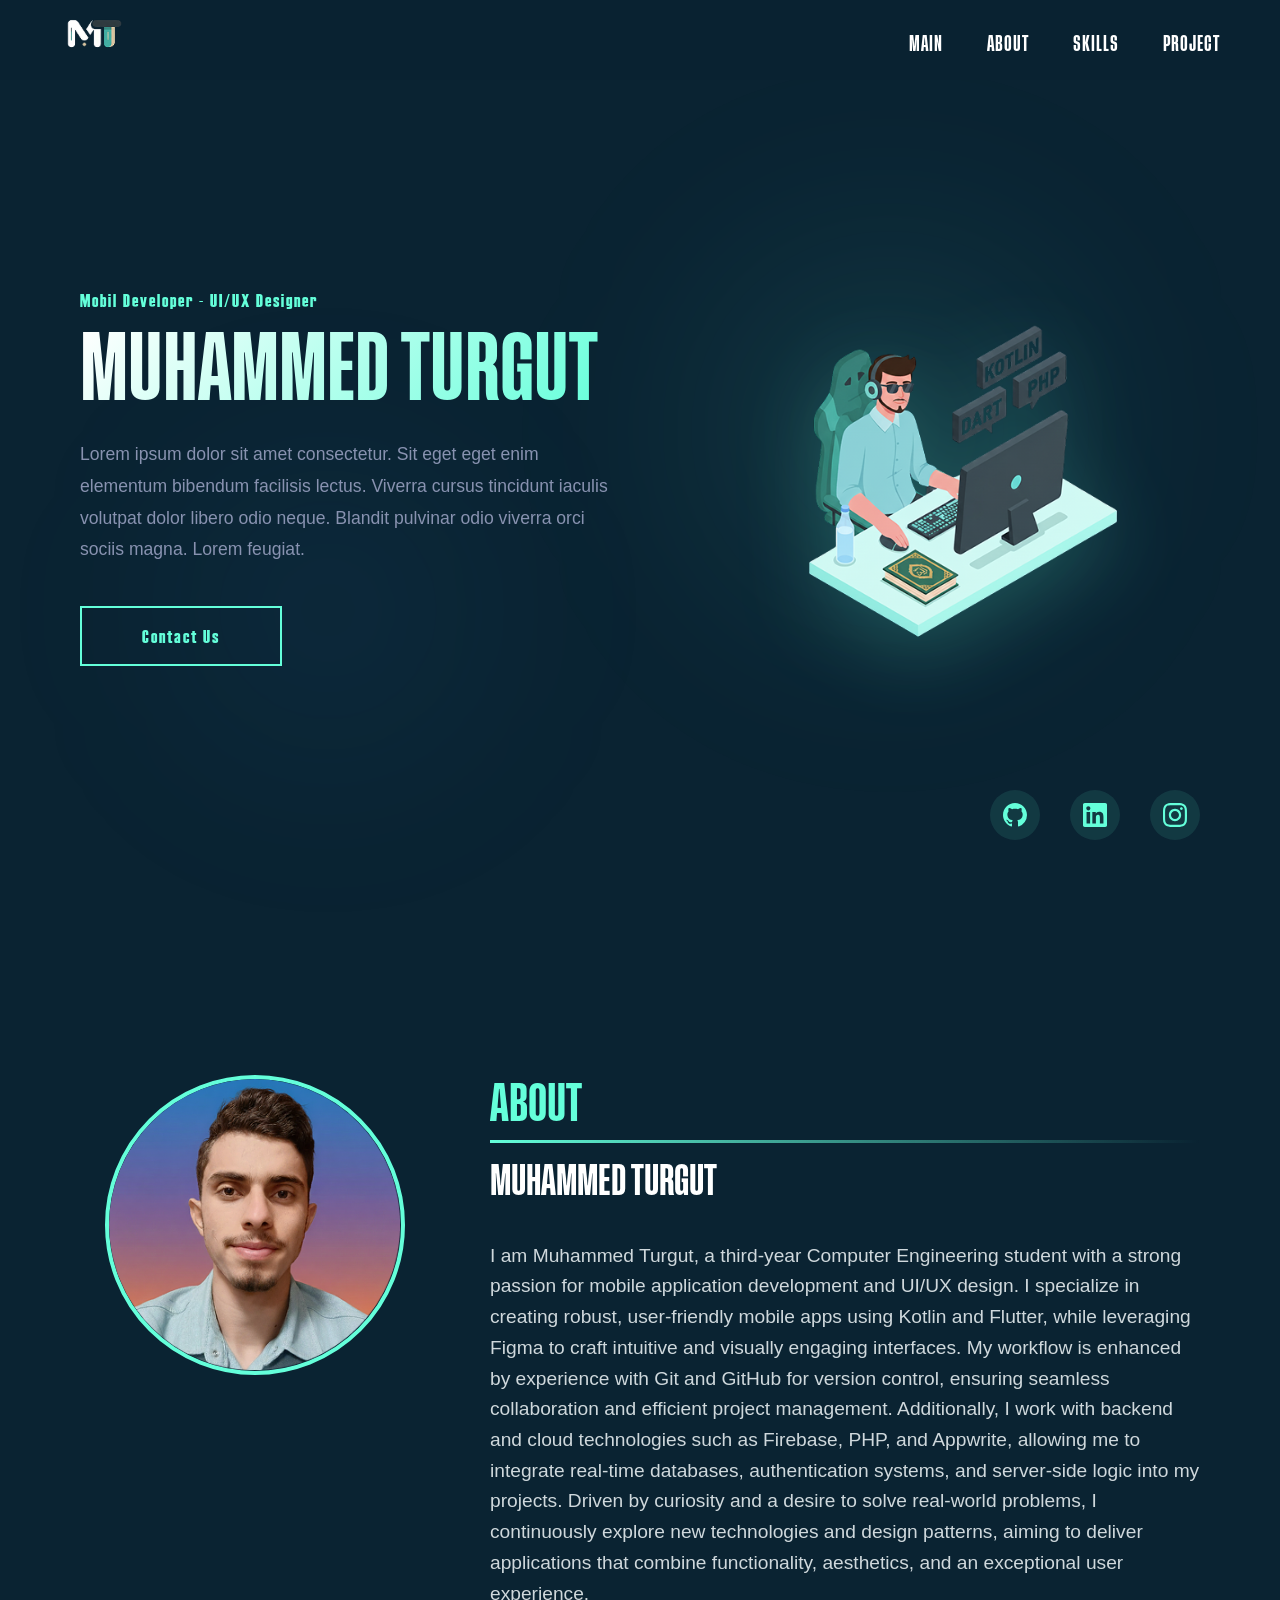
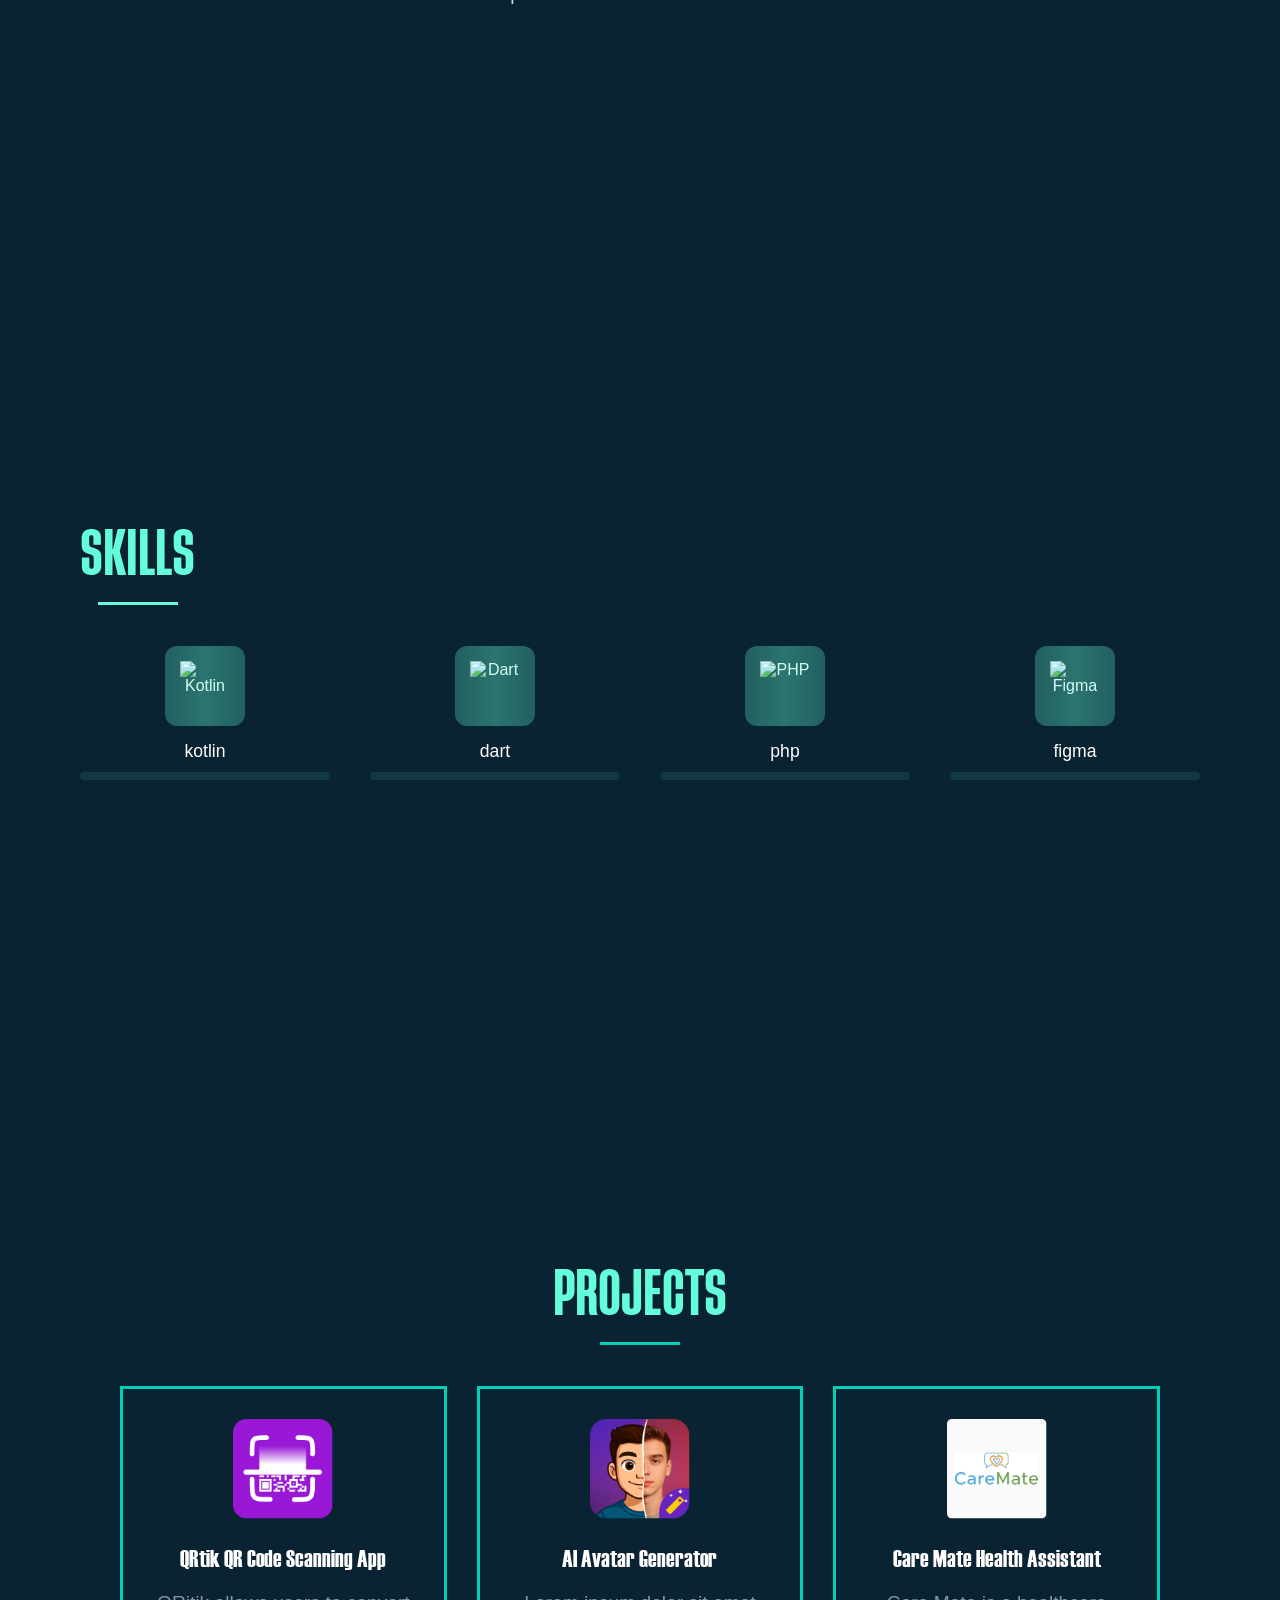
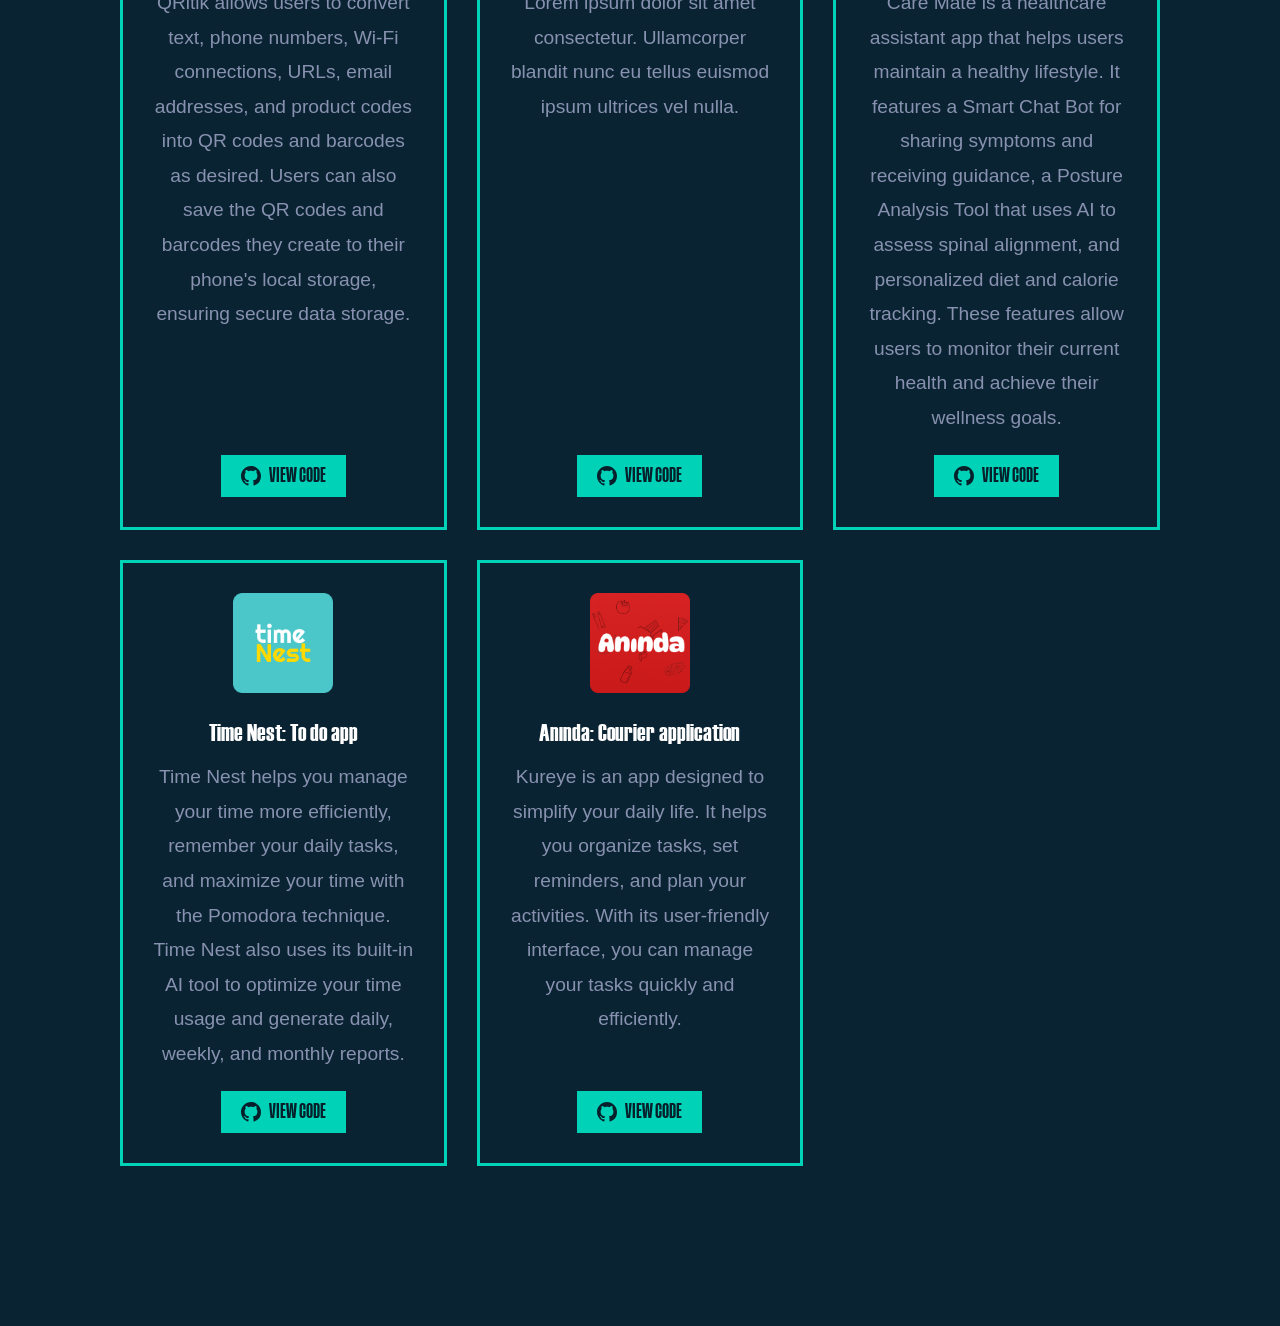
==== index.html @ b5639a61 "Web Sitesi sayfalarını yapıyorum" ====
<!DOCTYPE html>
<html lang="tr">

<head>
    <meta charset="UTF-8">
    <meta name="viewport" content="width=device-width, initial-scale=1.0">
    <title>Muhammed Turgut - Portfolio</title>
    <link rel="stylesheet" href="style.css">

</head>

<body>
    <!-- Blur Daireler -->
    <div class="blur-circle blur-circle-1"></div>
    <div class="blur-circle blur-circle-2"></div>

    <!-- Üst Bar -->
    <header class="topbar">
        <div class="logo">
            <img src="assets/image/site_logo.png" alt="MT Logo">
        </div>
        <nav class="menu">
            <a href="#main">MAIN</a>
            <a href="#about">ABOUT</a>
            <a href="#skills">SKILLS</a>
            <a href="#project">PROJECT</a>
        </nav>
    </header>

    <!-- Ana Sayfa -->
    <section id="main">
        <div class="hero-content">
            <div class="hero-subtitle">Mobil Developer - UI/UX Designer</div>
            <h1 class="hero-title">MUHAMMED TURGUT</h1>
            <p class="hero-description">
                Lorem ipsum dolor sit amet consectetur. Sit eget eget enim elementum bibendum facilisis lectus. Viverra
                cursus tincidunt iaculis volutpat dolor libero odio neque. Blandit pulvinar odio viverra orci sociis
                magna. Lorem feugiat.
            </p>
            <a href="contact_us.html" class="contact-button">Contact Us</a>
        </div>
        <div class="hero-visual">
            <img src="assets/image/developer_ilistarator.png" alt="Developer Illustration"
                class="developer-illustration">
        </div>
    </section>

    <!-- Sosyal Medya Linkleri -->
    <div class="social-links">
        <a href="https://github.com/muhammed-turgut" aria-label="GitHub" target="_blank" rel="noopener noreferrer">
            <svg viewBox="0 0 24 24" xmlns="http://www.w3.org/2000/svg">
                <path
                    d="M12 0C5.37 0 0 5.37 0 12c0 5.31 3.435 9.795 8.205 11.385.6.105.825-.255.825-.57 0-.285-.015-1.23-.015-2.235-3.015.555-3.795-.735-4.035-1.41-.135-.345-.72-1.41-1.23-1.695-.42-.225-1.02-.78-.015-.795.945-.015 1.62.87 1.845 1.23 1.08 1.815 2.805 1.305 3.495.99.105-.78.42-1.305.765-1.605-2.67-.3-5.46-1.335-5.46-5.925 0-1.305.465-2.385 1.23-3.225-.12-.3-.54-1.53.12-3.18 0 0 1.005-.315 3.3 1.23.96-.27 1.98-.405 3-.405s2.04.135 3 .405c2.295-1.56 3.3-1.23 3.3-1.23.66 1.65.24 2.88.12 3.18.765.84 1.23 1.905 1.23 3.225 0 4.605-2.805 5.625-5.475 5.925.435.375.81 1.095.81 2.22 0 1.605-.015 2.895-.015 3.3 0 .315.225.69.825.57A12.02 12.02 0 0024 12c0-6.63-5.37-12-12-12z" />
            </svg>
        </a>
        <a href="https://www.linkedin.com/in/muhammed-turgut/" aria-label="LinkedIn" target="_blank"
            rel="noopener noreferrer">
            <svg viewBox="0 0 24 24" xmlns="http://www.w3.org/2000/svg">
                <path
                    d="M20.447 20.452h-3.554v-5.569c0-1.328-.027-3.037-1.852-3.037-1.853 0-2.136 1.445-2.136 2.939v5.667H9.351V9h3.414v1.561h.046c.477-.9 1.637-1.85 3.37-1.85 3.601 0 4.267 2.37 4.267 5.455v6.286zM5.337 7.433c-1.144 0-2.063-.926-2.063-2.065 0-1.138.92-2.063 2.063-2.063 1.14 0 2.064.925 2.064 2.063 0 1.139-.925 2.065-2.064 2.065zm1.782 13.019H3.555V9h3.564v11.452zM22.225 0H1.771C.792 0 0 .774 0 1.729v20.542C0 23.227.792 24 1.771 24h20.451C23.2 24 24 23.227 24 22.271V1.729C24 .774 23.2 0 22.222 0h.003z" />
            </svg>
        </a>
        <a href="https://www.instagram.com/muhammedturgut_e?igsh=MTA4OXpsaDVxODE4aA==" aria-label="Instagram"
            target="_blank" rel="noopener noreferrer">
            <svg viewBox="0 0 24 24" xmlns="http://www.w3.org/2000/svg">
                <path
                    d="M12 0C8.74 0 8.333.015 7.053.072 5.775.132 4.905.333 4.14.63c-.789.306-1.459.717-2.126 1.384S.935 3.35.63 4.14C.333 4.905.131 5.775.072 7.053.012 8.333 0 8.74 0 12s.015 3.667.072 4.947c.06 1.277.261 2.148.558 2.913.306.788.717 1.459 1.384 2.126.667.666 1.336 1.079 2.126 1.384.766.296 1.636.499 2.913.558C8.333 23.988 8.74 24 12 24s3.667-.015 4.947-.072c1.277-.06 2.148-.262 2.913-.558.788-.306 1.459-.718 2.126-1.384.666-.667 1.079-1.335 1.384-2.126.296-.765.499-1.636.558-2.913.06-1.28.072-1.687.072-4.947s-.015-3.667-.072-4.947c-.06-1.277-.262-2.149-.558-2.913-.306-.789-.718-1.459-1.384-2.126C21.319 1.347 20.651.935 19.86.63c-.765-.297-1.636-.499-2.913-.558C15.667.012 15.26 0 12 0zm0 2.16c3.203 0 3.585.016 4.85.071 1.17.055 1.805.249 2.227.415.562.217.96.477 1.382.896.419.42.679.819.896 1.381.164.422.36 1.057.413 2.227.057 1.266.07 1.646.07 4.85s-.015 3.585-.074 4.85c-.061 1.17-.256 1.805-.421 2.227-.224.562-.479.96-.899 1.382-.419.419-.824.679-1.38.896-.42.164-1.065.36-2.235.413-1.274.057-1.649.07-4.859.07-3.211 0-3.586-.015-4.859-.074-1.171-.061-1.816-.256-2.236-.421-.569-.224-.96-.479-1.379-.899-.421-.419-.69-.824-.9-1.38-.165-.42-.359-1.065-.42-2.235-.045-1.26-.061-1.649-.061-4.844 0-3.196.016-3.586.061-4.861.061-1.17.255-1.814.42-2.234.21-.57.479-.96.9-1.381.419-.419.81-.689 1.379-.898.42-.166 1.051-.361 2.221-.421 1.275-.045 1.65-.06 4.859-.06l.045.03zm0 3.678c-3.405 0-6.162 2.76-6.162 6.162 0 3.405 2.76 6.162 6.162 6.162 3.405 0 6.162-2.76 6.162-6.162 0-3.405-2.76-6.162-6.162-6.162zM12 16c-2.21 0-4-1.79-4-4s1.79-4 4-4 4 1.79 4 4-1.79 4-4 4zm7.846-10.405c0 .795-.646 1.44-1.44 1.44-.795 0-1.44-.646-1.44-1.44 0-.794.646-1.439 1.44-1.439.793-.001 1.44.645 1.44 1.439z" />
            </svg>
        </a>
    </div>

    <section id="about" class="section">
        <div class="section-content">
            <div class="profile-container">
                <div class="profile-image">
                    <img src="assets/image/user_image.png" alt="Muhammed Turgut">
                </div>
                <div class="profile-socials">
                    <!-- sosyal ikonlar -->
                </div>
            </div>

            <div class="about-text">
                <h1>ABOUT</h1>
                <h2>MUHAMMED TURGUT</h2>
                <p>I am Muhammed Turgut, a third-year Computer Engineering student with a strong passion for mobile application development and UI/UX design.
                    I specialize in creating robust, user-friendly mobile apps using Kotlin and Flutter, while leveraging Figma to craft intuitive and visually engaging interfaces.
                    My workflow is enhanced by experience with Git and GitHub for version control, ensuring seamless collaboration and efficient project management.
                    Additionally, I work with backend and cloud technologies such as Firebase, PHP, and Appwrite, allowing me to integrate real-time databases, authentication systems, and server-side logic into my projects.
                    Driven by curiosity and a desire to solve real-world problems, I continuously explore new technologies and design patterns,
                    aiming to deliver applications that combine functionality, aesthetics, and an exceptional user experience.</p>
               
            </div>
        </div>
    </section>


    <!-- Yetenekler -->
    <section id="skills" class="section">
        <div class="section-content">
            <h1>SKILLS</h1>
            <div class="skills-grid">
                <div class="skill-item">
                    <div class="skill-icon">
                        <img src="https://cdn.jsdelivr.net/gh/devicons/devicon/icons/kotlin/kotlin-original.svg"
                            alt="Kotlin">
                    </div>
                    <div class="skill-name">kotlin</div>
                    <div class="skill-bar">
                        <div class="skill-progress" style="width: 85%"></div>
                    </div>
                </div>

                <div class="skill-item">
                    <div class="skill-icon">
                        <img src="https://cdn.jsdelivr.net/gh/devicons/devicon/icons/dart/dart-original.svg" alt="Dart">
                    </div>
                    <div class="skill-name">dart</div>
                    <div class="skill-bar">
                        <div class="skill-progress" style="width: 90%"></div>
                    </div>
                </div>

                <div class="skill-item">
                    <div class="skill-icon">
                        <img src="https://cdn.jsdelivr.net/gh/devicons/devicon/icons/php/php-original.svg" alt="PHP">
                    </div>
                    <div class="skill-name">php</div>
                    <div class="skill-bar">
                        <div class="skill-progress" style="width: 70%"></div>
                    </div>
                </div>

                <div class="skill-item">
                    <div class="skill-icon">
                        <img src="https://cdn.jsdelivr.net/gh/devicons/devicon/icons/figma/figma-original.svg"
                            alt="Figma">
                    </div>
                    <div class="skill-name">figma</div>
                    <div class="skill-bar">
                        <div class="skill-progress" style="width: 88%"></div>
                    </div>
                </div>
            </div>
        </div>
    </section>

    <!-- Projeler -->
    <section id="project" class="section">
        <div class="section-content">
            <h1>PROJECTS</h1>
            <div class="projects-grid">
                <div class="project-card">
                    <div class="project-icon">
                        <img src="assets/image/qr_app_image.png" alt="QRtik App">
                    </div>
                    <h3 class="project-title">QRtik QR Code Scanning App</h3>
                    <p class="project-description">QRitik allows users to convert text, phone numbers, Wi-Fi connections, URLs,
                         email addresses, and product codes into QR codes and barcodes as desired. Users can also save the QR codes and barcodes 
                         they create to their phone's local storage, ensuring secure data storage.</p>
                    <a href="https://github.com/Muhammed-Turgut/QRitik-App" class="project-link"
                        target="_blank" rel="noopener noreferrer">
                        <svg class="github-icon" viewBox="0 0 24 24" xmlns="http://www.w3.org/2000/svg" width="20"
                            height="20" fill="currentColor">
                            <path
                                d="M12 0C5.37 0 0 5.37 0 12c0 5.31 3.435 9.795 8.205 11.385.6.105.825-.255.825-.57 0-.285-.015-1.23-.015-2.235-3.015.555-3.795-.735-4.035-1.41-.135-.345-.72-1.41-1.23-1.695-.42-.225-1.02-.78-.015-.795.945-.015 1.62.87 1.845 1.23 1.08 1.815 2.805 1.305 3.495.99.105-.78.42-1.305.765-1.605-2.67-.3-5.46-1.335-5.46-5.925 0-1.305.465-2.385 1.23-3.225-.12-.3-.54-1.53.12-3.18 0 0 1.005-.315 3.3 1.23.96-.27 1.98-.405 3-.405s2.04.135 3 .405c2.295-1.56 3.3-1.23 3.3-1.23.66 1.65.24 2.88.12 3.18.765.84 1.23 1.905 1.23 3.225 0 4.605-2.805 5.625-5.475 5.925.435.375.81 1.095.81 2.22 0 1.605-.015 2.895-.015 3.3 0 .315.225.69.825.57A12.02 12.02 0 0024 12c0-6.63-5.37-12-12-12z" />
                        </svg>
                        VIEW CODE
                    </a>
                   
                </div>

                <div class="project-card">
                    <div class="project-icon">
                        <img src="assets/image/avatar_app_image.png" alt="QRtik App">
                    </div>
                    <h3 class="project-title">AI Avatar Generator</h3>
                    <p class="project-description">Lorem ipsum dolor sit amet consectetur. Ullamcorper blandit nunc eu
                        tellus euismod ipsum ultrices vel nulla.</p>
                    <a href="https://github.com/Muhammed-Turgut/AiAvatarGenrator-App" class="project-link"
                        target="_blank" rel="noopener noreferrer">
                        <svg class="github-icon" viewBox="0 0 24 24" xmlns="http://www.w3.org/2000/svg" width="20"
                            height="20" fill="currentColor">
                            <path
                                d="M12 0C5.37 0 0 5.37 0 12c0 5.31 3.435 9.795 8.205 11.385.6.105.825-.255.825-.57 0-.285-.015-1.23-.015-2.235-3.015.555-3.795-.735-4.035-1.41-.135-.345-.72-1.41-1.23-1.695-.42-.225-1.02-.78-.015-.795.945-.015 1.62.87 1.845 1.23 1.08 1.815 2.805 1.305 3.495.99.105-.78.42-1.305.765-1.605-2.67-.3-5.46-1.335-5.46-5.925 0-1.305.465-2.385 1.23-3.225-.12-.3-.54-1.53.12-3.18 0 0 1.005-.315 3.3 1.23.96-.27 1.98-.405 3-.405s2.04.135 3 .405c2.295-1.56 3.3-1.23 3.3-1.23.66 1.65.24 2.88.12 3.18.765.84 1.23 1.905 1.23 3.225 0 4.605-2.805 5.625-5.475 5.925.435.375.81 1.095.81 2.22 0 1.605-.015 2.895-.015 3.3 0 .315.225.69.825.57A12.02 12.02 0 0024 12c0-6.63-5.37-12-12-12z" />
                        </svg>
                        VIEW CODE
                    </a>
                </div>

                <div class="project-card">
                    <div class="project-icon">
                        <img src="assets/image/care_mate_app.png" alt="QRtik App">
                    </div>
                    <h3 class="project-title">Care Mate Health Assistant</h3>
                    <p class="project-description">Care Mate is a healthcare assistant app that helps users maintain a healthy lifestyle.
                         It features a Smart Chat Bot for sharing symptoms and receiving guidance,
                         a Posture Analysis Tool that uses AI to assess spinal alignment, and personalized diet and calorie tracking.
                         These features allow users to monitor their current health and achieve their wellness goals.</p>

                    <a href="https://github.com/Muhammed-Turgut/Care-Mate-Health-App" class="project-link"
                        target="_blank" rel="noopener noreferrer">
                        <svg class="github-icon" viewBox="0 0 24 24" xmlns="http://www.w3.org/2000/svg" width="20"
                            height="20" fill="currentColor">
                            <path
                                d="M12 0C5.37 0 0 5.37 0 12c0 5.31 3.435 9.795 8.205 11.385.6.105.825-.255.825-.57 0-.285-.015-1.23-.015-2.235-3.015.555-3.795-.735-4.035-1.41-.135-.345-.72-1.41-1.23-1.695-.42-.225-1.02-.78-.015-.795.945-.015 1.62.87 1.845 1.23 1.08 1.815 2.805 1.305 3.495.99.105-.78.42-1.305.765-1.605-2.67-.3-5.46-1.335-5.46-5.925 0-1.305.465-2.385 1.23-3.225-.12-.3-.54-1.53.12-3.18 0 0 1.005-.315 3.3 1.23.96-.27 1.98-.405 3-.405s2.04.135 3 .405c2.295-1.56 3.3-1.23 3.3-1.23.66 1.65.24 2.88.12 3.18.765.84 1.23 1.905 1.23 3.225 0 4.605-2.805 5.625-5.475 5.925.435.375.81 1.095.81 2.22 0 1.605-.015 2.895-.015 3.3 0 .315.225.69.825.57A12.02 12.02 0 0024 12c0-6.63-5.37-12-12-12z" />
                        </svg>
                        VIEW CODE
                    </a>
                </div>

                <div class="project-card">
                    <div class="project-icon">
                        <img src="assets/image/time_nest_app.png" alt="QRtik App">
                    </div>
                    <h3 class="project-title">Time Nest: To do app</h3>
                    <p class="project-description">Time Nest helps you manage your time more efficiently, remember your daily tasks, and maximize your time with the Pomodora technique.
                        Time Nest also uses its built-in AI tool to optimize your time usage and generate daily, weekly, and monthly reports.</p>

                    <a href="https://github.com/Muhammed-Turgut/Time-Nest-App-MT" class="project-link"
                        target="_blank" rel="noopener noreferrer">
                        <svg class="github-icon" viewBox="0 0 24 24" xmlns="http://www.w3.org/2000/svg" width="20"
                            height="20" fill="currentColor">
                            <path
                                d="M12 0C5.37 0 0 5.37 0 12c0 5.31 3.435 9.795 8.205 11.385.6.105.825-.255.825-.57 0-.285-.015-1.23-.015-2.235-3.015.555-3.795-.735-4.035-1.41-.135-.345-.72-1.41-1.23-1.695-.42-.225-1.02-.78-.015-.795.945-.015 1.62.87 1.845 1.23 1.08 1.815 2.805 1.305 3.495.99.105-.78.42-1.305.765-1.605-2.67-.3-5.46-1.335-5.46-5.925 0-1.305.465-2.385 1.23-3.225-.12-.3-.54-1.53.12-3.18 0 0 1.005-.315 3.3 1.23.96-.27 1.98-.405 3-.405s2.04.135 3 .405c2.295-1.56 3.3-1.23 3.3-1.23.66 1.65.24 2.88.12 3.18.765.84 1.23 1.905 1.23 3.225 0 4.605-2.805 5.625-5.475 5.925.435.375.81 1.095.81 2.22 0 1.605-.015 2.895-.015 3.3 0 .315.225.69.825.57A12.02 12.02 0 0024 12c0-6.63-5.37-12-12-12z" />
                        </svg>
                        VIEW CODE
                    </a>
                 
                </div>

                <div class="project-card">
                    <div class="project-icon">
                        <img src="assets/image/anında_app.png" alt="QRtik App">
                    </div>
                    <h3 class="project-title">Anında: Courier application</h3>
                    <p class="project-description">Kureye is an app designed to simplify your daily life. It helps you organize tasks, set reminders, and plan your activities.
                        With its user-friendly interface, you can manage your tasks quickly and efficiently.</p>
                   
                        <a href="https://github.com/Muhammed-Turgut/Aninda-App-MT" class="project-link"
                        target="_blank" rel="noopener noreferrer">
                        <svg class="github-icon" viewBox="0 0 24 24" xmlns="http://www.w3.org/2000/svg" width="20"
                            height="20" fill="currentColor">
                            <path
                                d="M12 0C5.37 0 0 5.37 0 12c0 5.31 3.435 9.795 8.205 11.385.6.105.825-.255.825-.57 0-.285-.015-1.23-.015-2.235-3.015.555-3.795-.735-4.035-1.41-.135-.345-.72-1.41-1.23-1.695-.42-.225-1.02-.78-.015-.795.945-.015 1.62.87 1.845 1.23 1.08 1.815 2.805 1.305 3.495.99.105-.78.42-1.305.765-1.605-2.67-.3-5.46-1.335-5.46-5.925 0-1.305.465-2.385 1.23-3.225-.12-.3-.54-1.53.12-3.18 0 0 1.005-.315 3.3 1.23.96-.27 1.98-.405 3-.405s2.04.135 3 .405c2.295-1.56 3.3-1.23 3.3-1.23.66 1.65.24 2.88.12 3.18.765.84 1.23 1.905 1.23 3.225 0 4.605-2.805 5.625-5.475 5.925.435.375.81 1.095.81 2.22 0 1.605-.015 2.895-.015 3.3 0 .315.225.69.825.57A12.02 12.02 0 0024 12c0-6.63-5.37-12-12-12z" />
                        </svg>
                        VIEW CODE
                    </a>
                </div>
            </div>
        </div>
    </section>
</body>

</html>
---- style.css ----
/* 🎨 Renk değişkeni tanımı */
    :root {
      --main-bg-color: #0a2332;
      --accent-color: #64ffda;
      --text-color: #8892b0;
    }

    @font-face {
  font-family: 'GTProelium';
  src: url('assets/fonts/gt_proelium.otf') format('opentype');
  font-weight: normal;
  font-style: normal;
}
@font-face {
  font-family: 'Hatten';
  src: url('assets/fonts/hatten.ttf') format('truetype');
  font-weight: normal;
  font-style: normal;
}

    /* Genel sayfa ayarları */
    * {
      margin: 0;
      padding: 0;
      box-sizing: border-box;
    }

    html {
      scroll-behavior: smooth;
    }

    body {
      background-color: var(--main-bg-color);
      color: white;
      font-family: Arial, sans-serif;
      overflow-x: hidden;
    }

    /* Üst bar */
    .topbar {
      position: fixed;
      top: 0;
      left: 0;
      right: 0;
      display: flex;
      justify-content: space-between;
      font-size: 24px;
      font-family: 'GTProelium', sans-serif;
      font-weight: normal;
      align-items: center;
      background-color: rgba(10, 35, 50, 0.95);
      backdrop-filter: blur(10px);
      padding: 10px 60px;
      height: 80px;
      z-index: 1000;
    }

    /* Logo */
    .logo {
      font-size: 1.4rem;
      font-weight: bold;
    }

    .logo img {
      height: 50px;
      width: auto;
    }

    /* Menü bağlantıları */
    .menu a {
      color: white;
      text-decoration: none;
      margin-left: 40px;
      font-size: 1rem;
      font-weight: 600;
      letter-spacing: 1px;
      transition: color 0.3s;
      position: relative;
    }

    .menu a:hover {
      color: var(--accent-color);
    }

    .menu a::after {
      content: '';
      position: absolute;
      bottom: -5px;
      left: 0;
      width: 0;
      height: 2px;
      background-color: var(--accent-color);
      transition: width 0.3s;
    }

    .menu a:hover::after {
      width: 100%;
    }

    /* Blur daireler - arka plan dekorasyonu */
    .blur-circle {
      position: fixed;
      border-radius: 50%;
      filter: blur(100px);
      pointer-events: none;
      z-index: 1;
    }

    .blur-circle-1 {
      top: 20%;
      left: 50%;
      width: 500px;
      height: 500px;
      background: radial-gradient(circle, rgba(100, 255, 218, 0.15) 0%, rgba(100, 255, 218, 0) 70%);
    }

    .blur-circle-2 {
      bottom: 10%;
      left: 10%;
      width: 400px;
      height: 400px;
      background: radial-gradient(circle, rgba(64, 150, 218, 0.1) 0%, rgba(64, 150, 218, 0) 70%);
    }

    /* Ana bölüm */
    #main {
      min-height: 100vh;
      display: grid;
      grid-template-columns: 1fr 1fr;
      align-items: center;
      padding: 120px 80px 60px;
      gap: 60px;
      position: relative;
      z-index: 2;
    }

    .hero-content {
      max-width: 600px;
    }

    .hero-subtitle {
      color: var(--accent-color);
      font-size: 1.1rem;
      font-weight: 500;
      font-family: 'Hatten', sans-serif;
      margin-bottom: 20px;
      letter-spacing: 2px;
    }

    .hero-title {
      font-size: 4.5rem;
      font-weight: 800;
      line-height: 1.1;
      margin-bottom: 30px;
      font-family: 'GTProelium', sans-serif;
      background: linear-gradient(135deg, #ffffff 0%, var(--accent-color) 100%);
      -webkit-background-clip: text;
      -webkit-text-fill-color: transparent;
      background-clip: text;
    }

    .hero-description {
      color: var(--text-color);
      font-size: 1.1rem;
      line-height: 1.8;
      margin-bottom: 40px;
    }

    .contact-button {
      display: inline-block;
      padding: 18px 60px;
      background: transparent;
      border: 2px solid var(--accent-color);
      color: var(--accent-color);
      font-size: 1.1rem;
      font-weight: no;
      font-family: 'Hatten', sans-serif;
      text-decoration: none;
      letter-spacing: 2px;
      transition: all 0.3s ease;
      position: relative;
      overflow: hidden;
    }

    .contact-button::before {
      content: '';
      position: absolute;
      top: 0;
      left: -100%;
      width: 100%;
      height: 100%;
      background: var(--accent-color);
      transition: left 0.3s ease;
      z-index: -1;
    }

    .contact-button:hover::before {
      left: 0;
    }

    .contact-button:hover {
      color: #0a2332;
    }

    /* Görseller alanı */
    .hero-visual {
      display: flex;
      justify-content: center;
      align-items: center;
      position: relative;
    }

    .developer-illustration {
      max-width: 70%;
      height: auto;
      filter: drop-shadow(0 20px 40px rgba(100, 255, 218, 0.2));
    }

    /* Sosyal medya iconları */
    .social-links {
      position: fixed;
      bottom: 60px;
      right: 80px;
      display: flex;
      gap: 30px;
      z-index: 100;
    }

    .social-links a {
      width: 50px;
      height: 50px;
      display: flex;
      align-items: center;
      justify-content: center;
      border-radius: 50%;
      background: rgba(100, 255, 218, 0.1);
      border: 2px solid transparent;
      transition: all 0.3s ease;
    }

    .social-links a:hover {
      border-color: var(--accent-color);
      transform: translateY(-5px);
      background: rgba(100, 255, 218, 0.2);
    }

    .social-links svg {
      width: 24px;
      height: 24px;
      fill: var(--accent-color);
    }

    /* Diğer bölümler */
    .section {
      min-height: 100vh;
      display: flex;
      align-items: center;
      justify-content: center;
      padding: 100px 80px;
      position: relative;
      z-index: 2;
    }

    .section-content {
      max-width: 1200px;
      width: 100%;
    }

    .section h1 {
      font-size: 3rem;
      margin-bottom: 1rem;
      font-family: 'GTProelium', sans-serif;
      color: var(--accent-color);
    }

    .section p {
      font-size: 1.2rem;
      line-height: 1.8;
      color: var(--text-color);
    }

    /* Responsive */
    @media (max-width: 1024px) {
      #main {
        grid-template-columns: 1fr;
        padding: 120px 40px 60px;
      }

      .hero-title {
        font-size: 3.5rem;
      }

      .topbar {
        padding: 10px 40px;
      }

      .social-links {
        right: 40px;
      }
    }

    @media (max-width: 768px) {
      .hero-title {
        font-size: 2.5rem;
      }

      .menu a {
        margin-left: 20px;
        font-size: 0.9rem;
      }

      .section {
        padding: 80px 30px;
      }
    }

     /* ABOUT Section */
#about .section-content {
  display: grid;
  grid-template-columns: 350px 1fr; /* profil sabit, about-text esnek */
  gap: 60px;
  align-items: start;
}

/* Profil kutusu */
.profile-container {
  display: flex;
  flex-direction: column;
  align-items: center;
}

/* Profil resmi */
.profile-image {
  width: 300px;
  height: 300px;
  border-radius: 50%;
  border: 4px solid var(--accent-color);
  overflow: hidden;
  margin-bottom: 30px;
  position: relative;
}

.profile-image img {
  width: 100%;
  height: 100%;
  object-fit: cover;
}

/* Sosyal ikonlar */
.profile-socials {
  display: flex;
  justify-content: center;
  gap: 20px;
}

.profile-socials a {
  width: 45px;
  height: 45px;
  display: flex;
  align-items: center;
  justify-content: center;
  border-radius: 50%;
  background: rgba(100, 255, 218, 0.1);
  border: 2px solid rgba(100, 255, 218, 0.3);
  transition: all 0.3s ease;
}

.profile-socials a:hover {
  background: rgba(100, 255, 218, 0.2);
  border-color: var(--accent-color);
  transform: translateY(-3px);
}

.profile-socials svg {
  width: 20px;
  height: 20px;
  fill: var(--accent-color);
}

/* About metni */
#about .section-content {
  display: grid;
  grid-template-columns: 350px 1fr; /* Profil sabit, about-text esnek */
  gap: 60px;
  align-items: start;
}

/* Profil */
.profile-container {
  display: flex;
  flex-direction: column;
  align-items: center;
}

/* About metni */
.about-text {
  display: flex;
  flex-direction: column;
  gap: 16px;
  width: 100%;       /* sütun boyunca genişle */
}

.about-text h1 {
  font-size: 2.5rem;
  margin-bottom: 10px;
}

.about-text h2 {
  font-size: 2rem;
  color: white;
  font-family: 'GTProelium', sans-serif;
  margin-bottom: 20px;
}

.about-text p {
  margin-bottom: 16px;
  line-height: 1.6;
  color: #cfd8dc;
  width: 100%;       /* sütun boyunca genişle */
}



    /* SKILLS Section */
    .skills-grid {
      display: grid;
      grid-template-columns: repeat(auto-fit, minmax(200px, 1fr));
      gap: 40px;
      margin-top: 40px;
    }

    .skill-item {
      text-align: center;
    }

    .skill-icon {
      width: 80px;
      height: 80px;
      margin: 0 auto 15px;
      display: flex;
      align-items: center;
      justify-content: center;
      border-radius: 12px;
      background: rgba(100, 255, 218, 0.1);
      transition: all 0.3s ease;
    }

    .skill-item:hover .skill-icon {
      transform: translateY(-10px);
      background: rgba(100, 255, 218, 0.2);
    }

    .skill-icon img {
      width: 50px;
      height: 50px;
      object-fit: contain;
    }

    .skill-name {
      font-size: 1.1rem;
      color: white;
      margin-bottom: 10px;
    }

    .skill-bar {
      width: 100%;
      height: 8px;
      background: rgba(100, 255, 218, 0.1);
      border-radius: 10px;
      overflow: hidden;
      margin-top: 10px;
    }

    .skill-progress {
      height: 100%;
      background: linear-gradient(90deg, var(--accent-color), #4096da);
      border-radius: 10px;
      transition: width 1s ease;
    }

    /* PROJECTS Section */
    /* Projeler bölümünün genel ayarı */#project .section-content {
  text-align: center;
  padding: 60px 20px;
}

/* Projeler grid */
.projects-grid {
  display: grid;
  grid-template-columns: repeat(3, 1fr); /* Her satırda 3 kart */
  gap: 30px;
  margin-top: 40px;
  max-width: 1200px;
  margin-left: auto;
  margin-right: auto;
  padding: 0 20px;
}

/* Her proje kartı */
.project-card {
  display: flex;
  flex-direction: column;
  align-items: center;
  text-align: center;
  padding: 30px;
  background-color: transparent;
  border: 3px solid #00D2B8; /* Turkuaz çerçeve */
  border-radius: 0; /* Keskin köşeler */
  transition: transform 0.3s ease, box-shadow 0.3s ease;
  box-sizing: border-box;
  min-height: 400px; /* Kartların eşit yükseklikte olması için */
}

.project-card:hover {
  transform: translateY(-10px);
  box-shadow: 0 10px 30px rgba(0, 210, 184, 0.3); /* Turkuaz gölge */
}

/* Proje görseli */
.project-icon img {
  width: 100px;
  height: 100px;
  object-fit: cover;
  margin-bottom: 20px;
  border-radius: 0; /* Keskin köşeler */
}

/* Başlık ve açıklama */
.project-title {
  font-size: 24px;
  margin-bottom: 15px;
  font-family: 'Hatten', sans-serif;
  font-weight: normal;
  color: #fff;
}

.project-description {
  font-size: 0.95rem;
  margin-bottom: 20px;
  color: #cfd8dc;
  flex-grow: 1; /* Açıklama alanı esner, buton alta iner */
}

/* Buton */
.project-link {
  display: inline-flex;
  align-items: center;
  gap: 8px;
  padding: 10px 20px;
  background-color: #00D2B8;
  color: #06202B;
  font-family: 'GTProelium', sans-serif;
  font-weight: normal;
  font-size: 15px;
  text-decoration: none;
  border-radius: 0; /* Keskin köşeler */
  transition: background-color 0.3s ease, transform 0.2s ease;
}

.project-link:hover {
  background-color: #00bfa0;
  transform: scale(1.05);
}

.github-icon {
  width: 20px;
  height: 20px;
  fill: #06202B;
}

/* Responsive tasarım */
@media (max-width: 1024px) {
  .projects-grid {
    grid-template-columns: repeat(2, 1fr); /* Orta ekranlarda 2'li */
  }
}

@media (max-width: 768px) {
  .projects-grid {
    grid-template-columns: 1fr; /* Mobilde tek sütun */
  }
  
  .project-card {
    min-height: auto;
  }
}

    /* Responsive */
    @media (max-width: 1024px) {
      #main {
        grid-template-columns: 1fr;
        padding: 120px 40px 60px;
      }

      .hero-title {
        font-size: 3.5rem;
      }

      .topbar {
        padding: 10px 40px;
      }

      .social-links {
        right: 40px;
      }

      #about .section-content {
        grid-template-columns: 1fr;
        text-align: center;
      }

      .projects-grid {
        grid-template-columns: 1fr;
      }
    }

    @media (max-width: 768px) {
      .hero-title {
        font-size: 2.5rem;
      }

      .menu a {
        margin-left: 20px;
        font-size: 0.9rem;
      }

      .section {
        padding: 80px 30px;
      }

      .skills-grid {
        grid-template-columns: repeat(auto-fit, minmax(150px, 1fr));
      }
    }

    /* Keyframe Animasyonları */
@keyframes fadeInUp {
  from {
    opacity: 0;
    transform: translateY(40px);
  }
  to {
    opacity: 1;
    transform: translateY(0);
  }
}

@keyframes fadeInLeft {
  from {
    opacity: 0;
    transform: translateX(-50px);
  }
  to {
    opacity: 1;
    transform: translateX(0);
  }
}

@keyframes fadeInRight {
  from {
    opacity: 0;
    transform: translateX(50px);
  }
  to {
    opacity: 1;
    transform: translateX(0);
  }
}

@keyframes float {
  0%, 100% {
    transform: translateY(0);
  }
  50% {
    transform: translateY(-25px);
  }
}

@keyframes pulse {
  0%, 100% {
    transform: scale(1);
  }
  50% {
    transform: scale(1.05);
  }
}

@keyframes blurMove1 {
  0%, 100% {
    transform: translate(0, 0) scale(1);
    opacity: 0.15;
  }
  25% {
    transform: translate(100px, -80px) scale(1.2);
    opacity: 0.2;
  }
  50% {
    transform: translate(-50px, 100px) scale(0.9);
    opacity: 0.12;
  }
  75% {
    transform: translate(80px, 50px) scale(1.1);
    opacity: 0.18;
  }
}

@keyframes blurMove2 {
  0%, 100% {
    transform: translate(0, 0) scale(1);
    opacity: 0.1;
  }
  25% {
    transform: translate(-120px, 60px) scale(0.8);
    opacity: 0.15;
  }
  50% {
    transform: translate(60px, -90px) scale(1.3);
    opacity: 0.08;
  }
  75% {
    transform: translate(-80px, -50px) scale(1);
    opacity: 0.12;
  }
}

@keyframes glow {
  0%, 100% {
    box-shadow: 0 0 20px rgba(100, 255, 218, 0.3);
  }
  50% {
    box-shadow: 0 0 40px rgba(100, 255, 218, 0.6), 0 0 60px rgba(100, 255, 218, 0.4);
  }
}

@keyframes shimmer {
  0% {
    background-position: -1000px 0;
  }
  100% {
    background-position: 1000px 0;
  }
}

@keyframes lineGrow {
  from {
    width: 0;
  }
  to {
    width: 100%;
  }
}

@keyframes centerLineGrow {
  from {
    width: 0;
  }
  to {
    width: 80px;
  }
}

/* ============================================
   BLUR DAIRELER ANIMASYONU
   ============================================ */
.blur-circle-1 {
  animation: blurMove1 25s ease-in-out infinite;
}

.blur-circle-2 {
  animation: blurMove2 30s ease-in-out infinite;
}

/* ============================================
   HEADER ANIMASYONLARI
   ============================================ */
.topbar {
  animation: fadeInUp 0.8s ease-out;
}

.logo img {
  transition: transform 0.5s ease;
}

.logo img:hover {
  transform: rotate(360deg) scale(1.15);
}

.menu a {
  position: relative;
  transition: all 0.3s ease;
}

.menu a::before {
  content: '';
  position: absolute;
  bottom: -8px;
  left: 50%;
  transform: translateX(-50%);
  width: 0;
  height: 2px;
  background: linear-gradient(90deg, transparent, var(--accent-color), transparent);
  transition: width 0.4s ease;
}

.menu a:hover::before {
  width: 100%;
}

.menu a:hover {
  transform: translateY(-3px);
  text-shadow: 0 0 20px rgba(100, 255, 218, 0.5);
}

/* ============================================
   HERO SECTION ANIMASYONLARI
   ============================================ */
.hero-content {
  animation: fadeInLeft 1s ease-out;
}

.hero-visual {
  animation: fadeInRight 1s ease-out;
}

.developer-illustration {
  animation: float 5s ease-in-out infinite;
}

.hero-subtitle {
  animation: fadeInUp 1s ease-out 0.2s backwards;
}

.hero-title {
  animation: fadeInUp 1.2s ease-out 0.4s backwards;
}

.hero-description {
  animation: fadeInUp 1.4s ease-out 0.6s backwards;
}

.contact-button {
  animation: fadeInUp 1.6s ease-out 0.8s backwards;
  position: relative;
  overflow: hidden;
}

.contact-button::after {
  content: '';
  position: absolute;
  top: 50%;
  left: 50%;
  width: 0;
  height: 0;
  background: rgba(255, 255, 255, 0.3);
  border-radius: 50%;
  transform: translate(-50%, -50%);
  transition: width 0.6s ease, height 0.6s ease;
}

.contact-button:hover::after {
  width: 400px;
  height: 400px;
}

.contact-button:hover {
  transform: translateY(-5px);
  box-shadow: 0 15px 30px rgba(100, 255, 218, 0.4);
}

/* ============================================
   SOSYAL MEDYA İKONLARI
   ============================================ */
.social-links {
  animation: fadeInUp 2s ease-out 1s backwards;
}

.social-links a {
  transition: all 0.4s cubic-bezier(0.68, -0.55, 0.265, 1.55);
  position: relative;
}

.social-links a::before {
  content: '';
  position: absolute;
  inset: -5px;
  border-radius: 50%;
  background: linear-gradient(45deg, var(--accent-color), #4096da);
  opacity: 0;
  transition: opacity 0.3s ease;
  z-index: -1;
  animation: pulse 2s ease-in-out infinite;
}

.social-links a:hover::before {
  opacity: 0.4;
}

.social-links a:hover {
  transform: translateY(-10px) scale(1.15) rotate(5deg);
}

.social-links svg {
  transition: all 0.3s ease;
}

.social-links a:hover svg {
  fill: white;
  filter: drop-shadow(0 0 15px rgba(100, 255, 218, 0.8));
}

/* ============================================
   ABOUT SECTION ANIMASYONLARI
   ============================================ */
#about .section-content {
  animation: fadeInUp 1s ease-out;
}

.profile-container {
  animation: fadeInLeft 1.2s ease-out 0.2s backwards;
}

.profile-image {
  position: relative;
  transition: all 0.4s ease;
}

.profile-image::before {
  content: '';
  position: absolute;
  inset: -10px;
  border-radius: 50%;
  background: linear-gradient(45deg, var(--accent-color), #4096da);
  opacity: 0;
  transition: opacity 0.3s ease;
  z-index: -1;
  animation: glow 3s ease-in-out infinite;
}

.profile-image:hover::before {
  opacity: 0.5;
}

.profile-image:hover {
  transform: scale(1.08) rotate(2deg);
}

.profile-image img {
  transition: all 0.4s ease;
}

.profile-image:hover img {
  filter: brightness(1.1);
}

.about-text {
  animation: fadeInRight 1.2s ease-out 0.4s backwards;
}

.about-text h1 {
  position: relative;
  display: inline-block;
}

.about-text h1::after {
  content: '';
  position: absolute;
  bottom: -10px;
  left: 0;
  width: 0;
  height: 3px;
  background: linear-gradient(90deg, var(--accent-color), transparent);
  animation: lineGrow 1.5s ease-out 0.8s forwards;
}

.about-text h2 {
  animation: fadeInUp 1.4s ease-out 0.6s backwards;
}

.about-text p {
  animation: fadeInUp 1.6s ease-out 0.8s backwards;
}

/* ============================================
   SKILLS SECTION ANIMASYONLARI
   ============================================ */
#skills .section-content h1 {
  animation: fadeInUp 1s ease-out;
  position: relative;
  display: inline-block;
}

#skills .section-content h1::after {
  content: '';
  position: absolute;
  bottom: -15px;
  left: 50%;
  transform: translateX(-50%);
  width: 0;
  height: 3px;
  background: var(--accent-color);
  animation: centerLineGrow 1.2s ease-out 0.5s forwards;
}

.skills-grid {
  animation: fadeInUp 1.2s ease-out 0.3s backwards;
}

.skill-item {
  animation: fadeInUp 0.8s ease-out backwards;
  transition: all 0.4s cubic-bezier(0.175, 0.885, 0.32, 1.275);
}

.skill-item:nth-child(1) { animation-delay: 0.2s; }
.skill-item:nth-child(2) { animation-delay: 0.3s; }
.skill-item:nth-child(3) { animation-delay: 0.4s; }
.skill-item:nth-child(4) { animation-delay: 0.5s; }

.skill-item:hover {
  transform: translateY(-15px) scale(1.05);
}

.skill-icon {
  position: relative;
  overflow: hidden;
}

.skill-icon::before {
  content: '';
  position: absolute;
  top: -50%;
  left: -50%;
  width: 200%;
  height: 200%;
  background: linear-gradient(
    45deg,
    transparent,
    rgba(100, 255, 218, 0.3),
    transparent
  );
  transform: rotate(45deg);
  transition: all 0.6s ease;
}

.skill-item:hover .skill-icon::before {
  left: 100%;
}

.skill-icon img {
  transition: all 0.4s ease;
}

.skill-item:hover .skill-icon img {
  transform: scale(1.3) rotate(10deg);
  filter: drop-shadow(0 0 20px rgba(100, 255, 218, 0.8));
}

.skill-name {
  transition: all 0.3s ease;
}

.skill-item:hover .skill-name {
  color: var(--accent-color);
  transform: scale(1.1);
}

.skill-progress {
  position: relative;
  animation: progressExpand 1.5s ease-out forwards;
  width: 0 !important;
  overflow: hidden;
}

.skill-progress::after {
  content: '';
  position: absolute;
  top: 0;
  left: 0;
  width: 30px;
  height: 100%;
  background: linear-gradient(
    90deg,
    transparent,
    rgba(255, 255, 255, 0.4),
    transparent
  );
  animation: shimmer 2s ease-in-out infinite;
}

@keyframes progressExpand {
  to {
    width: var(--target-width) !important;
  }
}

.skill-item:nth-child(1) .skill-progress {
  animation-delay: 0.7s;
  --target-width: 85%;
}

.skill-item:nth-child(2) .skill-progress {
  animation-delay: 0.8s;
  --target-width: 90%;
}

.skill-item:nth-child(3) .skill-progress {
  animation-delay: 0.9s;
  --target-width: 70%;
}

.skill-item:nth-child(4) .skill-progress {
  animation-delay: 1s;
  --target-width: 88%;
}

/* ============================================
   PROJECTS SECTION ANIMASYONLARI
   ============================================ */
#project .section-content h1 {
  animation: fadeInUp 1s ease-out;
  position: relative;
  display: inline-block;
}

#project .section-content h1::after {
  content: '';
  position: absolute;
  bottom: -15px;
  left: 50%;
  transform: translateX(-50%);
  width: 0;
  height: 3px;
  background: #00D2B8;
  animation: centerLineGrow 1.2s ease-out 0.5s forwards;
}

.projects-grid {
  animation: fadeInUp 1.2s ease-out 0.3s backwards;
}

.project-card {
  animation: fadeInUp 1s ease-out backwards;
  transition: all 0.5s cubic-bezier(0.175, 0.885, 0.32, 1.275);
  position: relative;
  overflow: hidden;
}

.project-card:nth-child(1) { animation-delay: 0.2s; }
.project-card:nth-child(2) { animation-delay: 0.3s; }
.project-card:nth-child(3) { animation-delay: 0.4s; }
.project-card:nth-child(4) { animation-delay: 0.5s; }
.project-card:nth-child(5) { animation-delay: 0.6s; }

.project-card::before {
  content: '';
  position: absolute;
  inset: 0;
  background: linear-gradient(135deg, rgba(0, 210, 184, 0.1), transparent 50%);
  opacity: 0;
  transition: opacity 0.4s ease;
  pointer-events: none;
}

.project-card::after {
  content: '';
  position: absolute;
  top: -50%;
  left: -50%;
  width: 200%;
  height: 200%;
  background: linear-gradient(
    45deg,
    transparent,
    rgba(0, 210, 184, 0.2),
    transparent
  );
  transform: rotate(45deg);
  transition: all 0.6s ease;
  opacity: 0;
}

.project-card:hover::before {
  opacity: 1;
}

.project-card:hover::after {
  left: 100%;
  opacity: 1;
}

.project-card:hover {
  transform: translateY(-20px) scale(1.03);
  border-color: #00D2B8;
  box-shadow: 0 20px 50px rgba(0, 210, 184, 0.5),
              0 0 30px rgba(0, 210, 184, 0.3);
}

.project-icon {
  transition: all 0.4s ease;
  position: relative;
}

.project-icon img {
  transition: all 0.4s ease;
}

.project-card:hover .project-icon {
  transform: scale(1.15) translateY(-10px);
}

.project-card:hover .project-icon img {
  filter: brightness(1.2) drop-shadow(0 10px 20px rgba(0, 210, 184, 0.4));
}

.project-title {
  transition: all 0.3s ease;
}

.project-card:hover .project-title {
  color: #00D2B8;
  transform: scale(1.05);
  text-shadow: 0 0 20px rgba(0, 210, 184, 0.5);
}

.project-description {
  transition: color 0.3s ease;
}

.project-card:hover .project-description {
  color: #fff;
}

.project-link {
  position: relative;
  overflow: hidden;
  transition: all 0.4s cubic-bezier(0.68, -0.55, 0.265, 1.55);
}

.project-link::before {
  content: '';
  position: absolute;
  inset: 0;
  background: linear-gradient(120deg, transparent, rgba(255, 255, 255, 0.3), transparent);
  transform: translateX(-100%);
  transition: transform 0.6s ease;
}

.project-link:hover::before {
  transform: translateX(100%);
}

.project-link:hover {
  transform: scale(1.1) translateY(-3px);
  box-shadow: 0 8px 20px rgba(0, 210, 184, 0.5);
  background-color: #00bfa0;
}

.github-icon {
  transition: all 0.5s ease;
}

.project-link:hover .github-icon {
  transform: rotate(360deg) scale(1.2);
}

/* ============================================
   SECTION BAŞLIKLARI GENEL
   ============================================ */
.section h1 {
  animation: fadeInUp 1s ease-out;
}

/* ============================================
   SCROLL ANIMASYONLARI
   ============================================ */
section {
  scroll-margin-top: 80px;
}

/* ============================================
   RESPONSIVE ANIMASYON OPTİMİZASYONU
   ============================================ */
@media (max-width: 768px) {
  .developer-illustration {
    animation: float 6s ease-in-out infinite;
  }
  
  .blur-circle-1,
  .blur-circle-2 {
    animation-duration: 35s;
  }
  
  .project-card:hover {
    transform: translateY(-10px) scale(1.02);
  }
  
  .skill-item:hover {
    transform: translateY(-10px) scale(1.02);
  }
}

/* ============================================
   PERFORMANS OPTİMİZASYONU
   ============================================ */
@media (prefers-reduced-motion: reduce) {
  *,
  *::before,
  *::after {
    animation-duration: 0.01ms !important;
    animation-iteration-count: 1 !important;
    transition-duration: 0.01ms !important;
  }
}
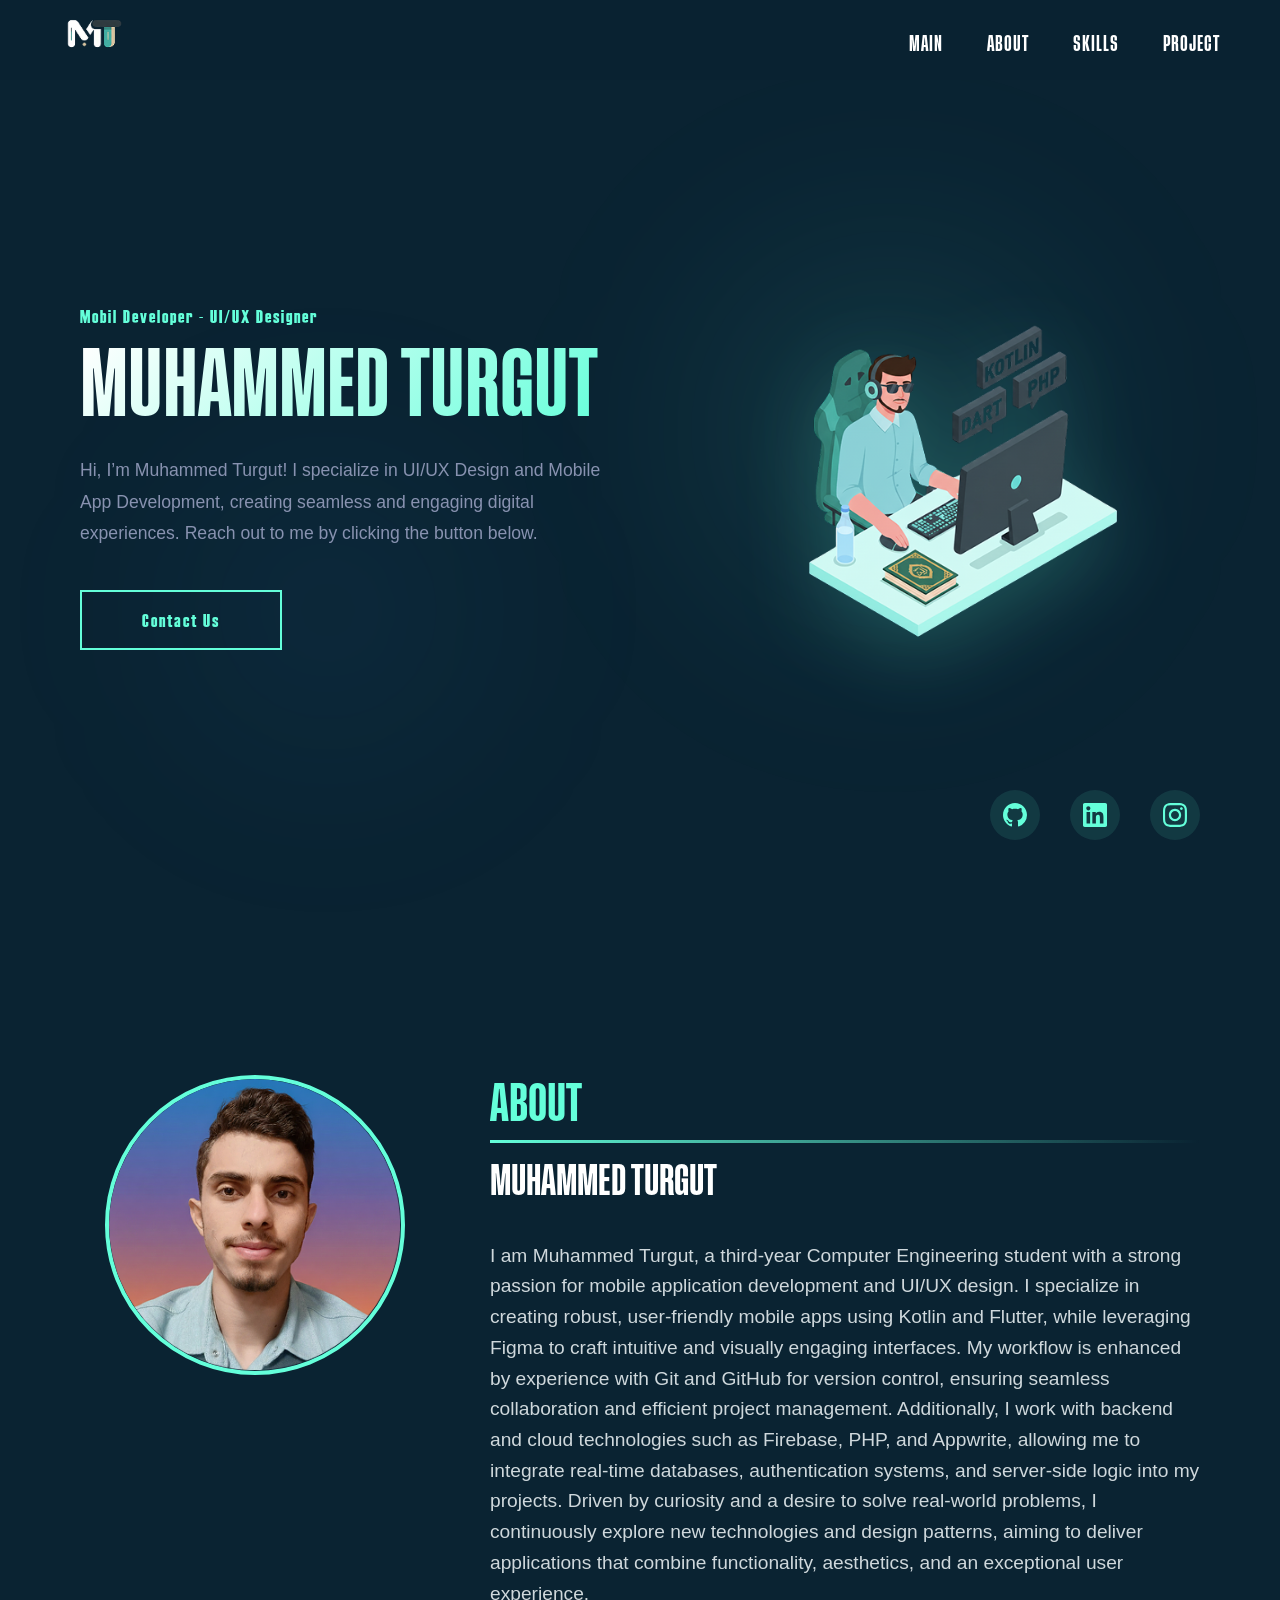
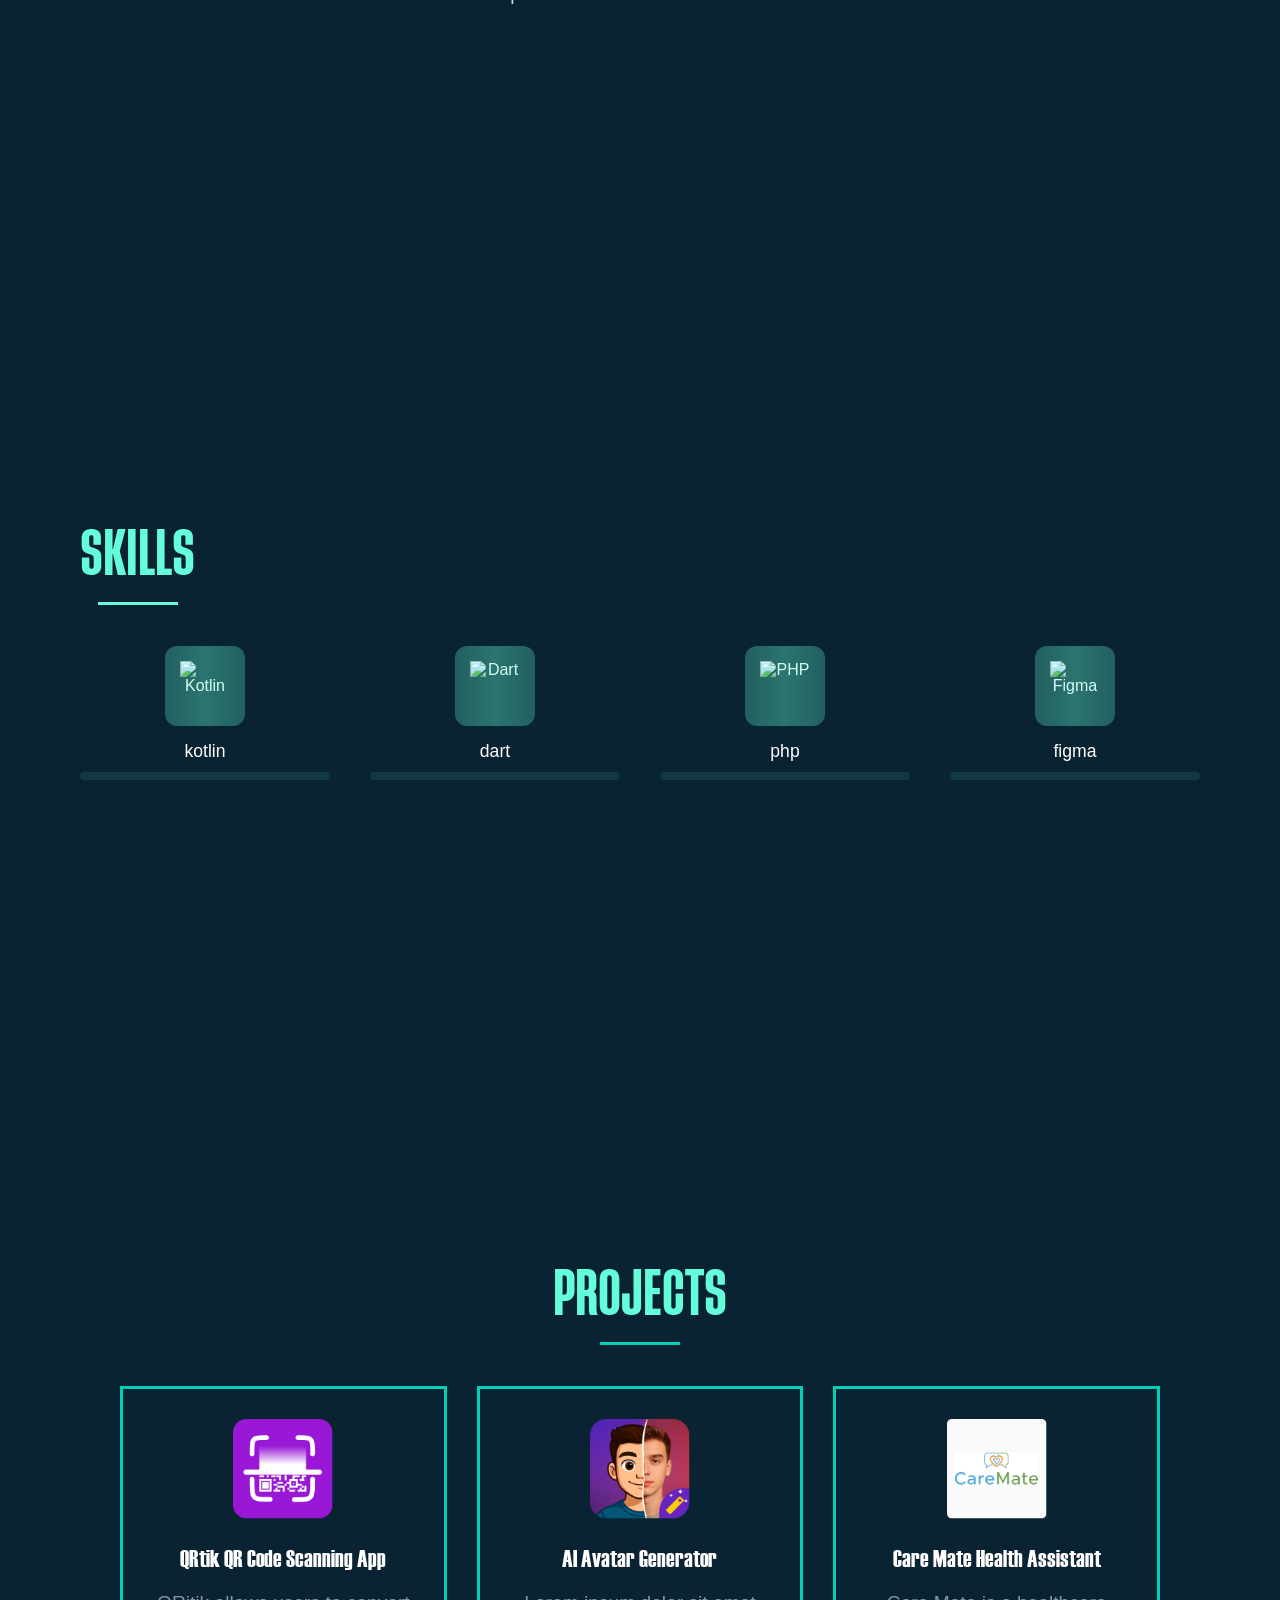
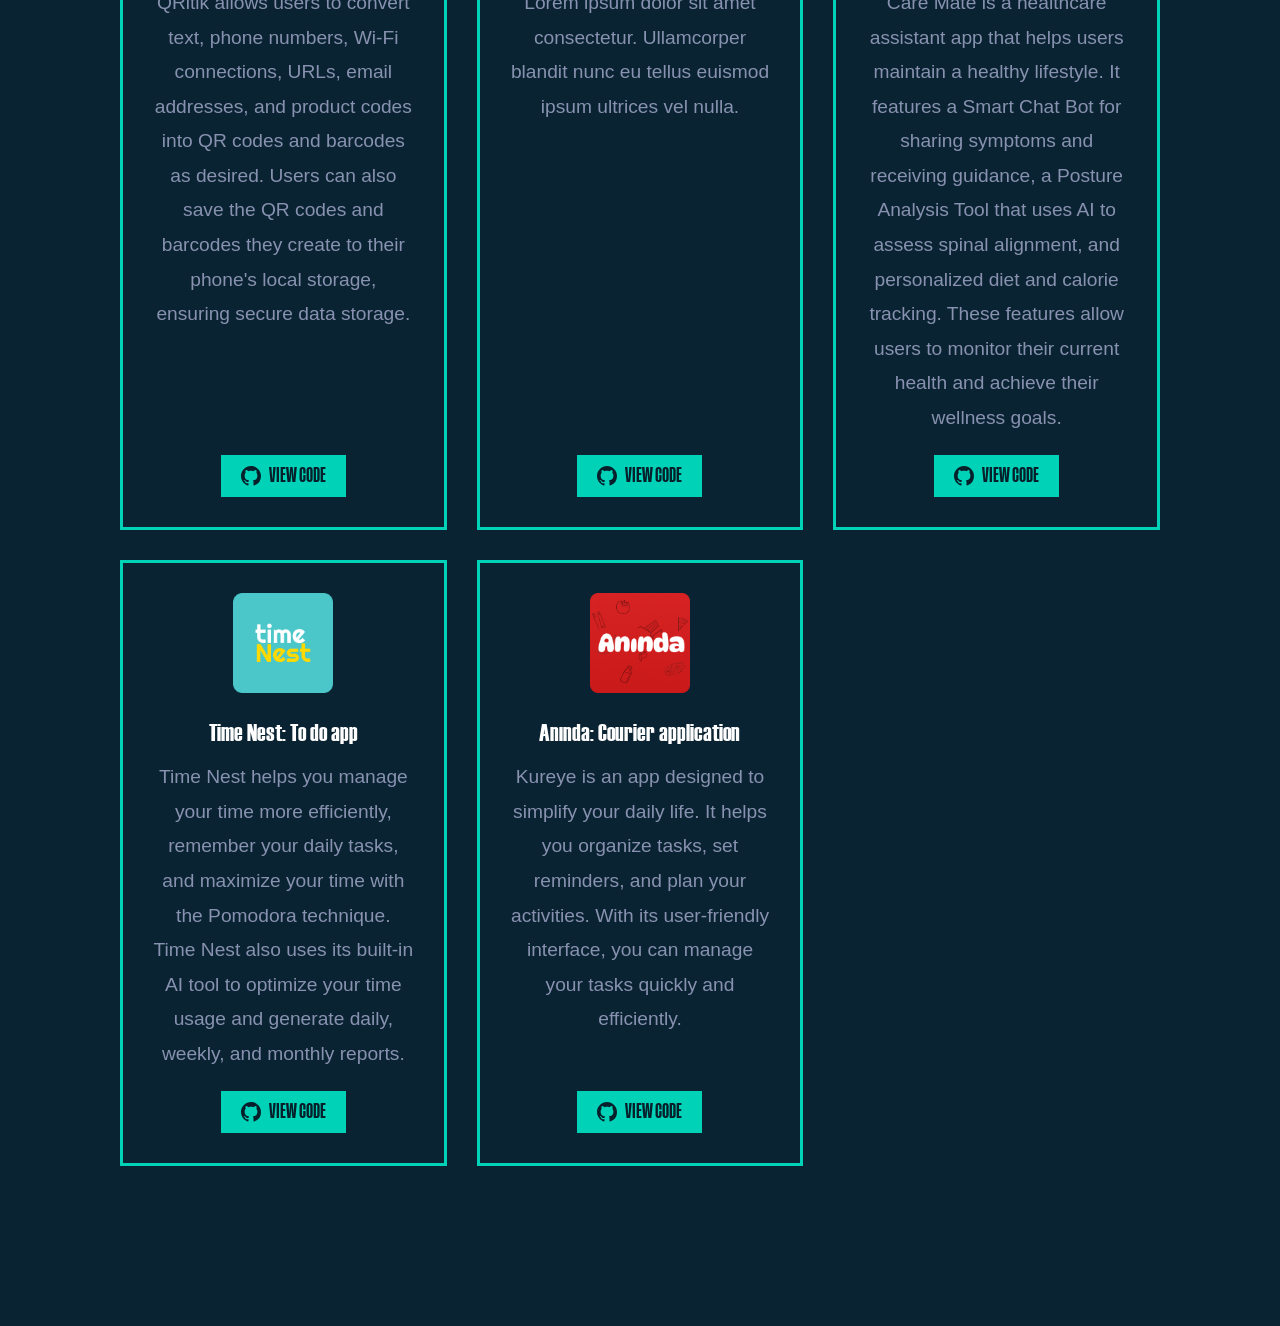
==== commit 479803c7: "ana sayfa ve iletişim sayffası düzeltildi" ====
--- a/index.html
+++ b/index.html
@@ -33,9 +33,8 @@
             <div class="hero-subtitle">Mobil Developer - UI/UX Designer</div>
             <h1 class="hero-title">MUHAMMED TURGUT</h1>
             <p class="hero-description">
-                Lorem ipsum dolor sit amet consectetur. Sit eget eget enim elementum bibendum facilisis lectus. Viverra
-                cursus tincidunt iaculis volutpat dolor libero odio neque. Blandit pulvinar odio viverra orci sociis
-                magna. Lorem feugiat.
+                Hi, I’m Muhammed Turgut! I specialize in UI/UX Design and Mobile App Development, creating seamless and engaging 
+                digital experiences. Reach out to me by clicking the button below.
             </p>
             <a href="contact_us.html" class="contact-button">Contact Us</a>
         </div>
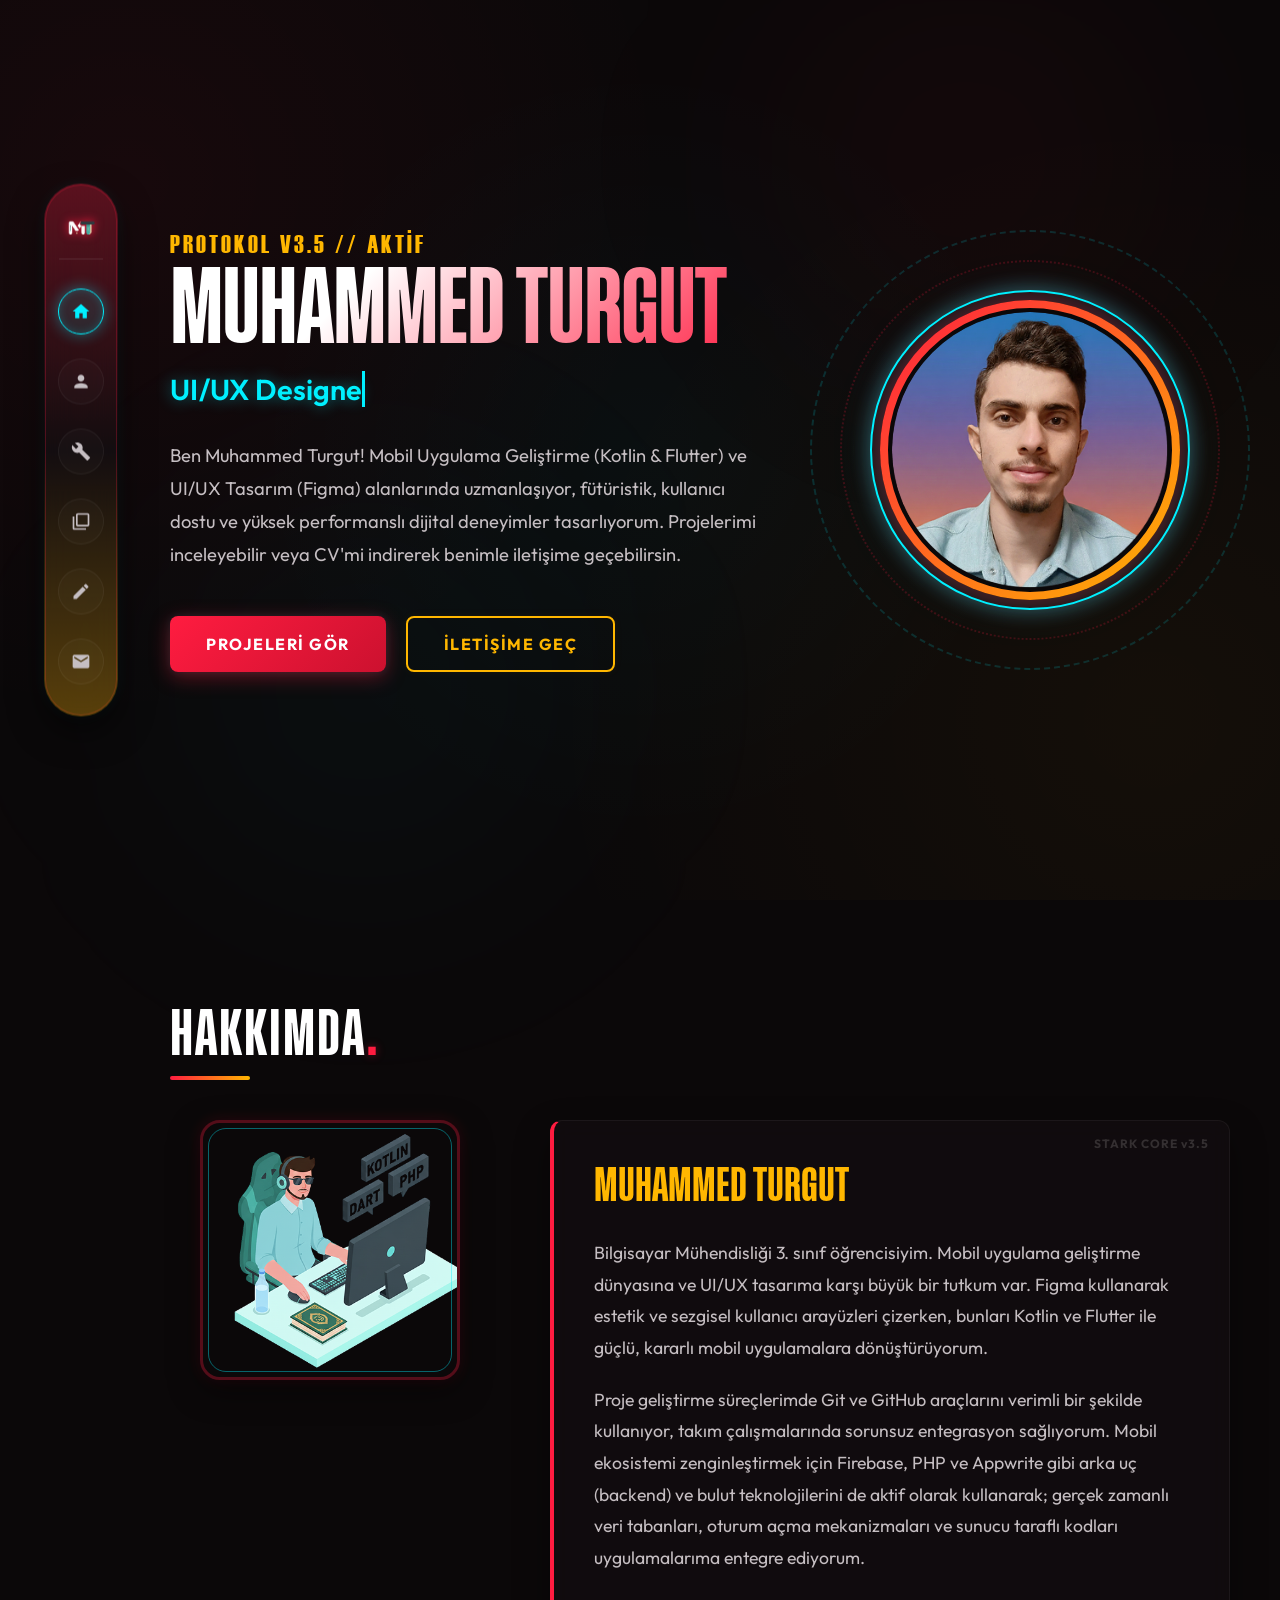
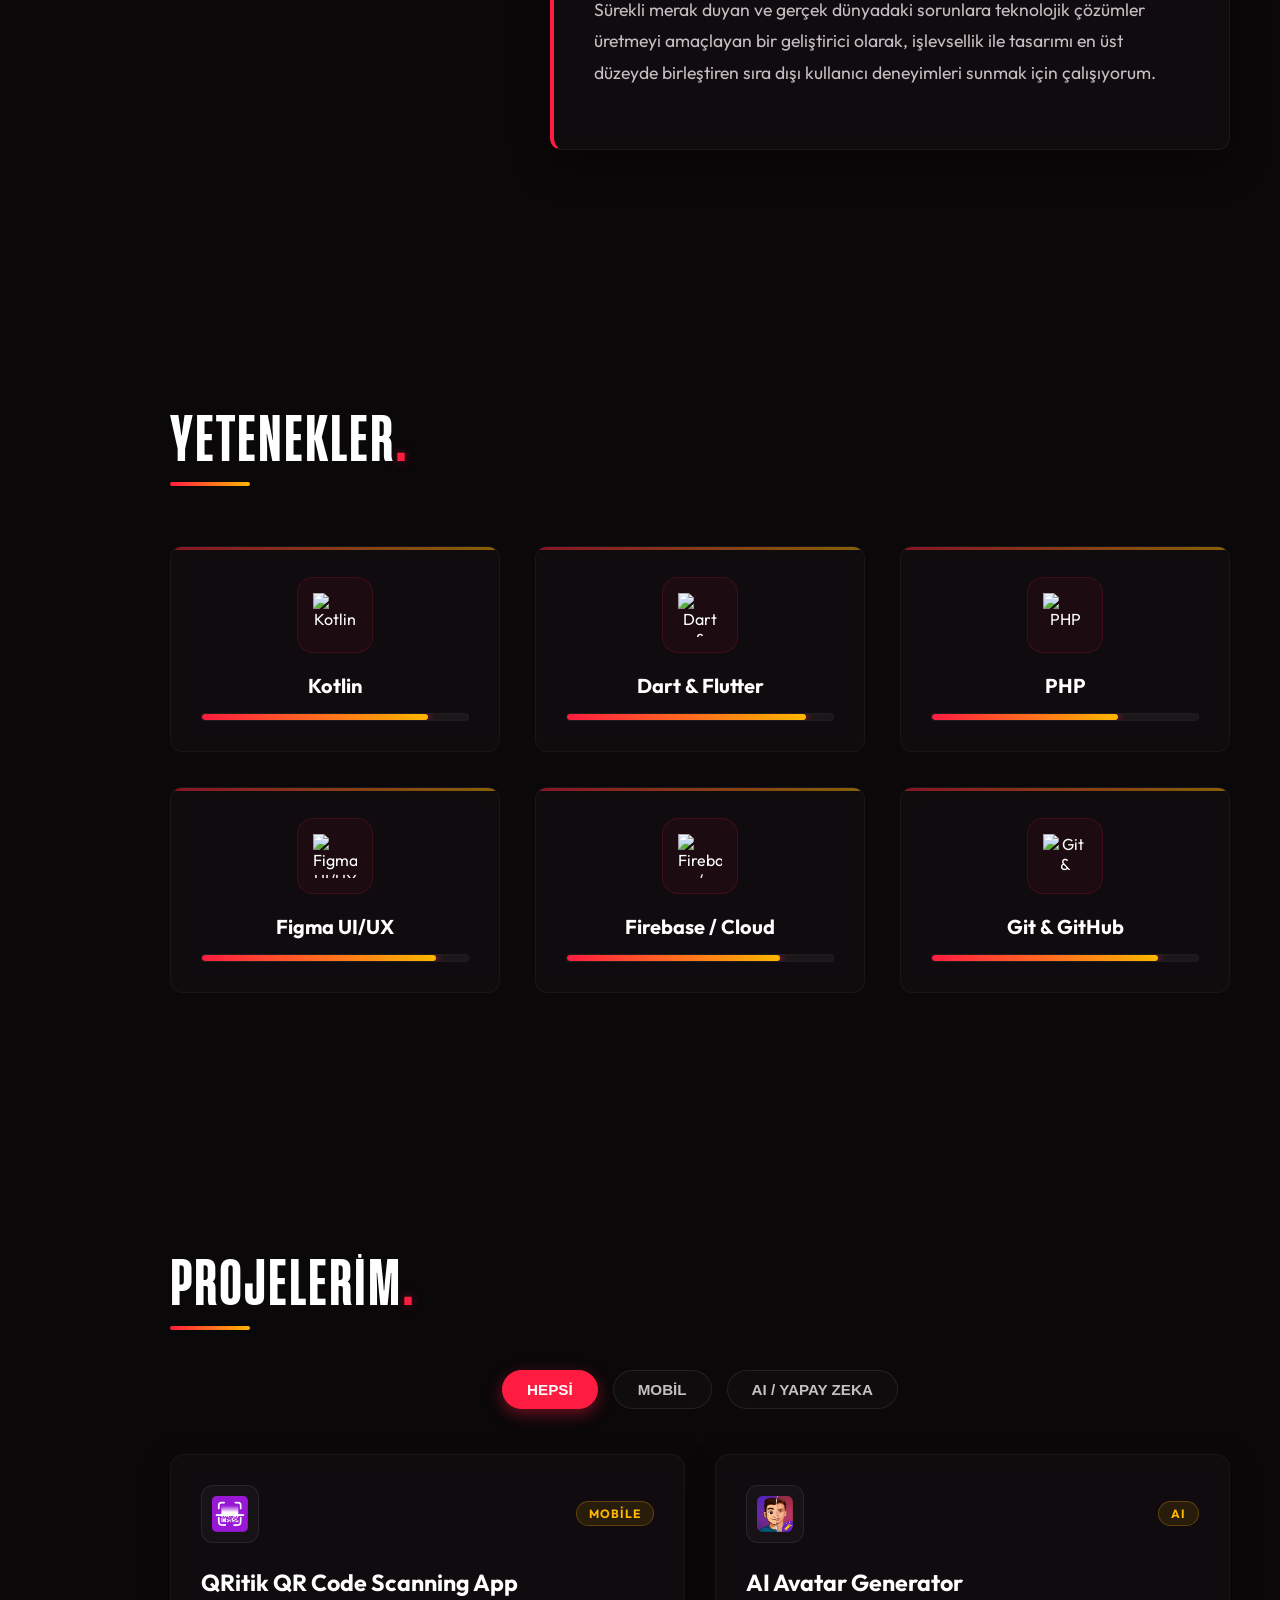
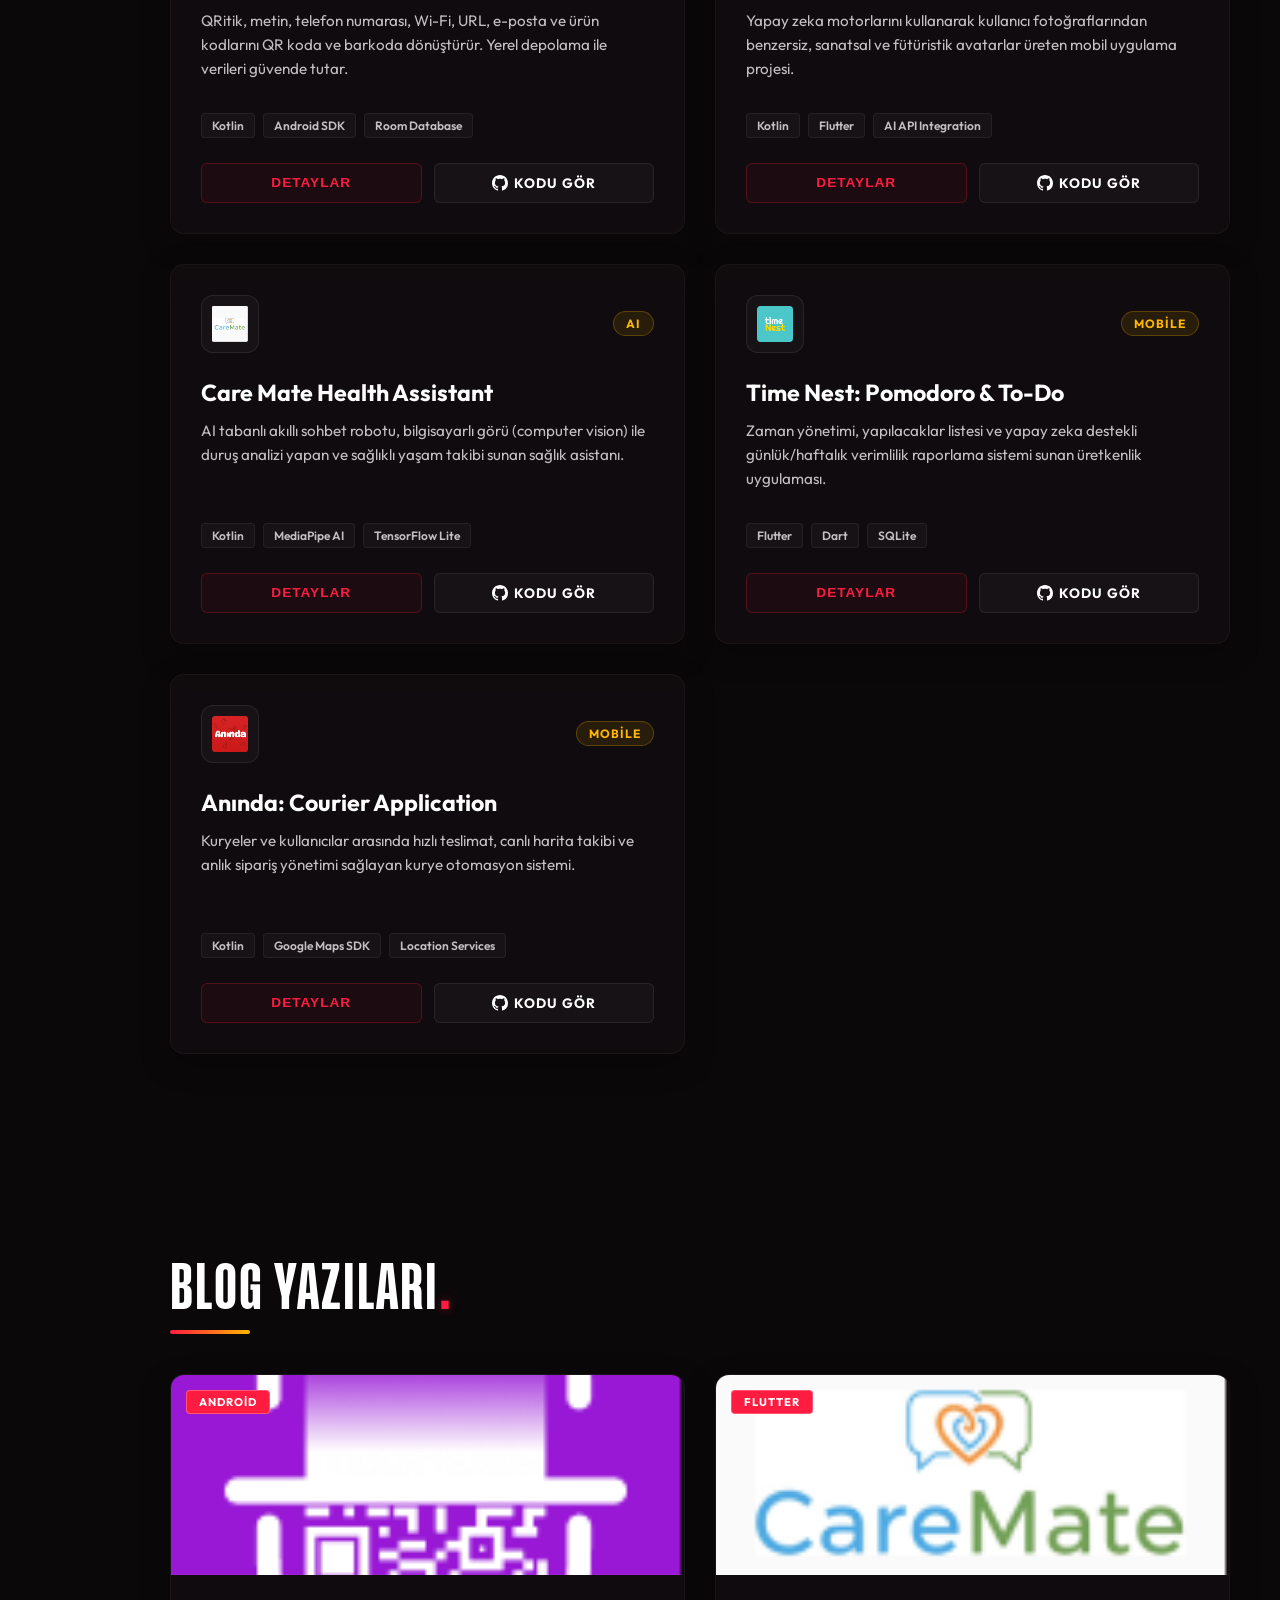
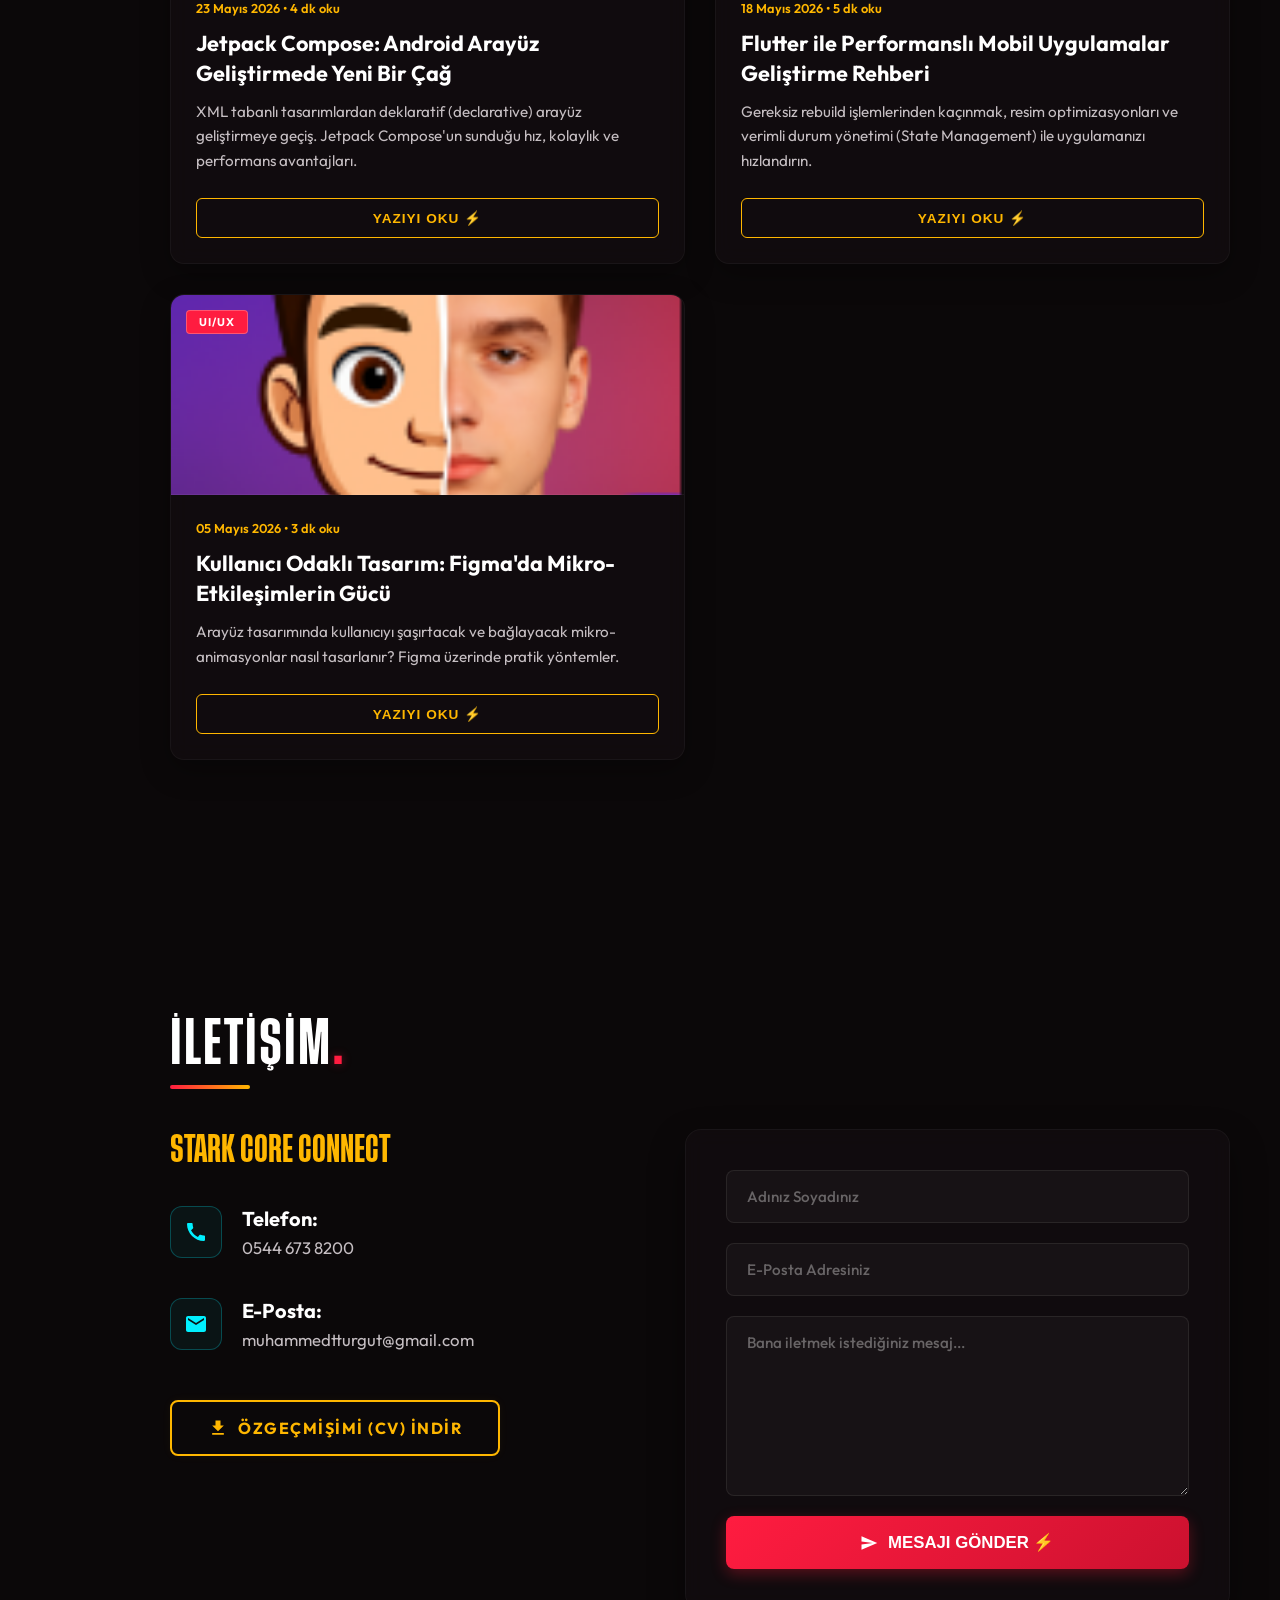
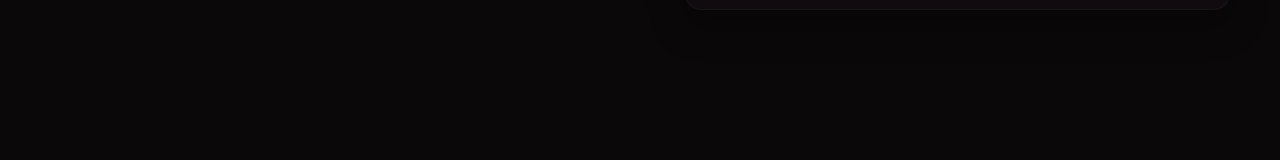
==== commit aa98414d: "refactor: web sayfamın temasını değiştirdim." ====
--- a/index.html
+++ b/index.html
@@ -4,251 +4,250 @@
 <head>
     <meta charset="UTF-8">
     <meta name="viewport" content="width=device-width, initial-scale=1.0">
-    <title>Muhammed Turgut - Portfolio</title>
+    <title>Muhammed Turgut - Fütüristik Portfolyo</title>
+    
+    <!-- 🎨 CSS Şablonu -->
     <link rel="stylesheet" href="style.css">
-
+    
+    <!-- 📝 Statik Blog Veri Kaynağı ve Arayüz Kontrolörü (app.js) -->
+    <script src="blog-data.js" defer></script>
+    <script src="app.js" defer></script>
 </head>
 
 <body>
-    <!-- Blur Daireler -->
+    <!-- 🌌 Arka Plan Fütüristik Işımalar -->
     <div class="blur-circle blur-circle-1"></div>
     <div class="blur-circle blur-circle-2"></div>
 
-    <!-- Üst Bar -->
-    <header class="topbar">
-        <div class="logo">
+    <!-- 🤖 SOL DİKEY YÜZEN DOCK NAVİGASYON BAR (Stark OS Controller) -->
+    <nav class="floating-dock">
+        <!-- Logo -->
+        <div class="dock-logo">
             <img src="assets/image/site_logo.png" alt="MT Logo">
         </div>
-        <nav class="menu">
-            <a href="#main">MAIN</a>
-            <a href="#about">ABOUT</a>
-            <a href="#skills">SKILLS</a>
-            <a href="#project">PROJECT</a>
-        </nav>
-    </header>
-
-    <!-- Ana Sayfa -->
-    <section id="main">
-        <div class="hero-content">
-            <div class="hero-subtitle">Mobil Developer - UI/UX Designer</div>
-            <h1 class="hero-title">MUHAMMED TURGUT</h1>
-            <p class="hero-description">
-                Hi, I’m Muhammed Turgut! I specialize in UI/UX Design and Mobile App Development, creating seamless and engaging 
-                digital experiences. Reach out to me by clicking the button below.
-            </p>
-            <a href="contact_us.html" class="contact-button">Contact Us</a>
+        
+        <!-- Yönlendirme İkonları -->
+        <a href="#main" class="dock-link active" data-title="ANA SAYFA">
+            <svg viewBox="0 0 24 24">
+                <path d="M10 20v-6h4v6h5v-8h3L12 3 2 12h3v8z"/>
+            </svg>
+        </a>
+        
+        <a href="#about" class="dock-link" data-title="HAKKIMDA">
+            <svg viewBox="0 0 24 24">
+                <path d="M12 12c2.21 0 4-1.79 4-4s-1.79-4-4-4-4 1.79-4 4 1.79 4 4 4zm0 2c-2.67 0-8 1.34-8 4v2h16v-2c0-2.66-5.33-4-8-4z"/>
+            </svg>
+        </a>
+        
+        <a href="#skills" class="dock-link" data-title="YETENEKLER">
+            <svg viewBox="0 0 24 24">
+                <path d="M22.7 19l-9.1-9.1c.9-2.3.4-5-1.5-6.9-2-2-5-2.4-7.4-1.3L9 6 6 9 1.6 4.3C.5 6.7.9 9.8 2.9 11.8c1.9 1.9 4.6 2.4 6.9 1.5l9.1 9.1c.4.4 1 .4 1.4 0l2.3-2.3c.5-.4.5-1.1.1-1.4z"/>
+            </svg>
+        </a>
+        
+        <a href="#project" class="dock-link" data-title="PROJELER">
+            <svg viewBox="0 0 24 24">
+                <path d="M4 6H2v14c0 1.1.9 2 2 2h14v-2H4V6zm16-4H8c-1.1 0-2 .9-2 2v12c0 1.1.9 2 2 2h12c1.1 0 2-.9 2-2V4c0-1.1-.9-2-2-2zm0 14H8V4h12v12z"/>
+            </svg>
+        </a>
+        
+        <a href="#blog" class="dock-link" data-title="BLOG">
+            <svg viewBox="0 0 24 24">
+                <path d="M3 17.25V21h3.75L17.81 9.94l-3.75-3.75L3 17.25zM20.71 7.04c.39-.39.39-1.02 0-1.41l-2.34-2.34c-.39-.39-1.02-.39-1.41 0l-1.83 1.83 3.75 3.75 1.83-1.83z"/>
+            </svg>
+        </a>
+        
+        <a href="#contact" class="dock-link" data-title="İLETİŞİM">
+            <svg viewBox="0 0 24 24">
+                <path d="M20 4H4c-1.1 0-1.99.9-1.99 2L2 18c0 1.1.9 2 2 2h16c1.1 0 2-.9 2-2V6c0-1.1-.9-2-2-2zm0 4l-8 5-8-5V6l8 5 8-5v2z"/>
+            </svg>
+        </a>
+    </nav>
+
+    <!-- 🌌 ANA İÇERİK BÖLGESİ -->
+    <div class="main-wrapper">
+        
+        <!-- 🚀 1. KAHRAMAN ALANI (HERO SECTION) -->
+        <section id="main">
+            <div class="hero-content">
+                <div class="hero-welcome">PROTOKOL v3.5 // AKTİF</div>
+                <h1 class="hero-title">MUHAMMED TURGUT</h1>
+                <div class="hero-subtitle-container">
+                    <span class="hero-subtitle"></span>
+                </div>
+                <p class="hero-description">
+                    Ben Muhammed Turgut! Mobil Uygulama Geliştirme (Kotlin & Flutter) ve UI/UX Tasarım (Figma) alanlarında uzmanlaşıyor, fütüristik, kullanıcı dostu ve yüksek performanslı dijital deneyimler tasarlıyorum. Projelerimi inceleyebilir veya CV'mi indirerek benimle iletişime geçebilirsin.
+                </p>
+                <div class="hero-actions">
+                    <a href="#project" class="btn-stark btn-stark-filled">PROJELERİ GÖR</a>
+                    <a href="#contact" class="btn-stark btn-stark-outlined">İLETİŞİME GEÇ</a>
+                </div>
+            </div>
+            
+            <div class="hero-visual">
+                <!-- Ark Reaktörü Efekt Çemberleri -->
+                <div class="arc-reactor-ring arc-reactor-1"></div>
+                <div class="arc-reactor-ring arc-reactor-2"></div>
+                
+                <!-- Parıldayan Kullanıcı Görseli -->
+                <div class="developer-avatar-container">
+                    <img src="assets/image/user_image.png" alt="Muhammed Turgut" class="developer-avatar">
+                </div>
+            </div>
+        </section>
+
+        <!-- 🛡️ 2. HAKKIMDA ALANI (ABOUT SECTION) -->
+        <section id="about">
+            <div class="section-content">
+                <h2 class="section-title">HAKKIMDA<span>.</span></h2>
+                
+                <div class="about-grid">
+                    <div class="about-card-visual">
+                        <div class="about-image-wrapper">
+                            <img src="assets/image/developer_ilistarator.png" alt="Muhammed Turgut Developer">
+                        </div>
+                    </div>
+                    
+                    <div class="about-content-box">
+                        <h3 class="about-subtitle">MUHAMMED TURGUT</h3>
+                        <div class="about-text">
+                            <p>
+                                Bilgisayar Mühendisliği 3. sınıf öğrencisiyim. Mobil uygulama geliştirme dünyasına ve UI/UX tasarıma karşı büyük bir tutkum var. Figma kullanarak estetik ve sezgisel kullanıcı arayüzleri çizerken, bunları Kotlin ve Flutter ile güçlü, kararlı mobil uygulamalara dönüştürüyorum.
+                            </p>
+                            <p>
+                                Proje geliştirme süreçlerimde Git ve GitHub araçlarını verimli bir şekilde kullanıyor, takım çalışmalarında sorunsuz entegrasyon sağlıyorum. Mobil ekosistemi zenginleştirmek için Firebase, PHP ve Appwrite gibi arka uç (backend) ve bulut teknolojilerini de aktif olarak kullanarak; gerçek zamanlı veri tabanları, oturum açma mekanizmaları ve sunucu taraflı kodları uygulamalarıma entegre ediyorum.
+                            </p>
+                            <p>
+                                Sürekli merak duyan ve gerçek dünyadaki sorunlara teknolojik çözümler üretmeyi amaçlayan bir geliştirici olarak, işlevsellik ile tasarımı en üst düzeyde birleştiren sıra dışı kullanıcı deneyimleri sunmak için çalışıyorum.
+                            </p>
+                        </div>
+                    </div>
+                </div>
+            </div>
+        </section>
+
+        <!-- ⚡ 3. YETENEKLER ALANI (SKILLS SECTION) -->
+        <section id="skills">
+            <div class="section-content">
+                <h2 class="section-title">YETENEKLER<span>.</span></h2>
+                <!-- Yetenekler grid alanı app.js üzerinden dinamik olarak doldurulacaktır -->
+                <div class="skills-grid"></div>
+            </div>
+        </section>
+
+        <!-- 📁 4. PROJELER ALANI (PROJECTS SECTION) -->
+        <section id="project">
+            <div class="section-content">
+                <h2 class="section-title">PROJELERİM<span>.</span></h2>
+                
+                <!-- Fütüristik Proje Kategori Filtre Butonları -->
+                <div class="projects-filter">
+                    <button class="filter-btn active" data-category="All">HEPSİ</button>
+                    <button class="filter-btn" data-category="Mobile">MOBİL</button>
+                    <button class="filter-btn" data-category="AI">AI / YAPAY ZEKA</button>
+                </div>
+                
+                <!-- Projeler grid alanı app.js üzerinden dinamik olarak doldurulacaktır -->
+                <div class="projects-grid"></div>
+            </div>
+        </section>
+
+        <!-- ✍️ 5. BLOG BÖLÜMÜ (BLOG SECTION) [NEW] -->
+        <section id="blog">
+            <div class="section-content">
+                <h2 class="section-title">BLOG YAZILARI<span>.</span></h2>
+                <!-- Blog grid alanı app.js üzerinden dinamik olarak doldurulacaktır -->
+                <div class="blog-grid"></div>
+            </div>
+        </section>
+
+        <!-- ✉️ 6. İLETİŞİM ALANI (CONTACT SECTION) -->
+        <section id="contact">
+            <div class="section-content">
+                <h2 class="section-title">İLETİŞİM<span>.</span></h2>
+                
+                <div class="contact-grid">
+                    <!-- İletişim Bilgileri -->
+                    <div class="contact-info-container">
+                        <h3 class="contact-subtitle">STARK CORE CONNECT</h3>
+                        
+                        <div class="info-item">
+                            <div class="info-icon">
+                                <svg viewBox="0 0 24 24">
+                                    <path d="M20.01 15.38c-1.23 0-2.42-.2-3.53-.56-.35-.12-.74-.03-1.01.24l-1.57 1.97c-2.83-1.35-5.48-3.9-6.89-6.83l1.95-1.66c.27-.28.35-.67.24-1.02-.37-1.11-.56-2.3-.56-3.53 0-.54-.45-.99-.99-.99H4.19C3.65 3 3 3.24 3 3.99 3 13.28 10.73 21 20.01 21c.71 0 .99-.63.99-1.18v-3.45c0-.54-.45-.99-.99-.99z" />
+                                </svg>
+                            </div>
+                            <div class="info-text">
+                                <h3>Telefon:</h3>
+                                <p>0544 673 8200</p>
+                            </div>
+                        </div>
+                        
+                        <div class="info-item">
+                            <div class="info-icon">
+                                <svg viewBox="0 0 24 24">
+                                    <path d="M20 4H4c-1.1 0-1.99.9-1.99 2L2 18c0 1.1.9 2 2 2h16c1.1 0 2-.9 2-2V6c0-1.1-.9-2-2-2zm0 4l-8 5-8-5V6l8 5 8-5v2z" />
+                                </svg>
+                            </div>
+                            <div class="info-text">
+                                <h3>E-Posta:</h3>
+                                <p>muhammedtturgut@gmail.com</p>
+                            </div>
+                        </div>
+                        
+                        <!-- Sosyal Ağlar ve Özelleştirilmiş CV Butonu -->
+                        <div style="margin-top: 50px;">
+                            <a href="#" class="btn-stark btn-stark-outlined" style="gap: 10px;">
+                                <svg viewBox="0 0 24 24" fill="currentColor" style="width: 20px; height: 20px;">
+                                    <path d="M19 9h-4V3H9v6H5l7 7 7-7zM5 18v2h14v-2H5z" />
+                                </svg>
+                                ÖZGEÇMİŞİMİ (CV) İNDİR
+                            </a>
+                        </div>
+                    </div>
+                    
+                    <!-- Fütüristik Mesaj Gönderim Formu -->
+                    <form class="contact-form">
+                        <input type="text" class="form-input" placeholder="Adınız Soyadınız" required>
+                        <input type="email" class="form-input" placeholder="E-Posta Adresiniz" required>
+                        <textarea class="form-input" placeholder="Bana iletmek istediğiniz mesaj..." required></textarea>
+                        <button type="submit" class="btn-submit">
+                            <svg viewBox="0 0 24 24" fill="currentColor">
+                                <path d="M2.01 21L23 12 2.01 3 2 10l15 2-15 2z" />
+                            </svg>
+                            MESAJI GÖNDER ⚡
+                        </button>
+                    </form>
+                </div>
+            </div>
+        </section>
+        
+    </div>
+
+    <!-- ============================================
+         FÜTÜRİSTİK GLASSMORPHISM MODALLAR
+         ============================================ -->
+         
+    <!-- 1️⃣ Proje Detay Modalı -->
+    <div id="project-modal" class="modal-overlay">
+        <div class="modal-window">
+            <button class="modal-close">&times;</button>
+            <div id="project-modal-body" class="modal-content-body">
+                <!-- Dinamik olarak app.js tarafından doldurulacak -->
+            </div>
         </div>
-        <div class="hero-visual">
-            <img src="assets/image/developer_ilistarator.png" alt="Developer Illustration"
-                class="developer-illustration">
+    </div>
+
+    <!-- 2️⃣ Blog Detay Modalı -->
+    <div id="blog-modal" class="modal-overlay">
+        <div class="modal-window">
+            <button class="modal-close">&times;</button>
+            <div id="blog-modal-body">
+                <!-- Dinamik olarak app.js tarafından doldurulacak -->
+            </div>
         </div>
-    </section>
-
-    <!-- Sosyal Medya Linkleri -->
-    <div class="social-links">
-        <a href="https://github.com/muhammed-turgut" aria-label="GitHub" target="_blank" rel="noopener noreferrer">
-            <svg viewBox="0 0 24 24" xmlns="http://www.w3.org/2000/svg">
-                <path
-                    d="M12 0C5.37 0 0 5.37 0 12c0 5.31 3.435 9.795 8.205 11.385.6.105.825-.255.825-.57 0-.285-.015-1.23-.015-2.235-3.015.555-3.795-.735-4.035-1.41-.135-.345-.72-1.41-1.23-1.695-.42-.225-1.02-.78-.015-.795.945-.015 1.62.87 1.845 1.23 1.08 1.815 2.805 1.305 3.495.99.105-.78.42-1.305.765-1.605-2.67-.3-5.46-1.335-5.46-5.925 0-1.305.465-2.385 1.23-3.225-.12-.3-.54-1.53.12-3.18 0 0 1.005-.315 3.3 1.23.96-.27 1.98-.405 3-.405s2.04.135 3 .405c2.295-1.56 3.3-1.23 3.3-1.23.66 1.65.24 2.88.12 3.18.765.84 1.23 1.905 1.23 3.225 0 4.605-2.805 5.625-5.475 5.925.435.375.81 1.095.81 2.22 0 1.605-.015 2.895-.015 3.3 0 .315.225.69.825.57A12.02 12.02 0 0024 12c0-6.63-5.37-12-12-12z" />
-            </svg>
-        </a>
-        <a href="https://www.linkedin.com/in/muhammed-turgut/" aria-label="LinkedIn" target="_blank"
-            rel="noopener noreferrer">
-            <svg viewBox="0 0 24 24" xmlns="http://www.w3.org/2000/svg">
-                <path
-                    d="M20.447 20.452h-3.554v-5.569c0-1.328-.027-3.037-1.852-3.037-1.853 0-2.136 1.445-2.136 2.939v5.667H9.351V9h3.414v1.561h.046c.477-.9 1.637-1.85 3.37-1.85 3.601 0 4.267 2.37 4.267 5.455v6.286zM5.337 7.433c-1.144 0-2.063-.926-2.063-2.065 0-1.138.92-2.063 2.063-2.063 1.14 0 2.064.925 2.064 2.063 0 1.139-.925 2.065-2.064 2.065zm1.782 13.019H3.555V9h3.564v11.452zM22.225 0H1.771C.792 0 0 .774 0 1.729v20.542C0 23.227.792 24 1.771 24h20.451C23.2 24 24 23.227 24 22.271V1.729C24 .774 23.2 0 22.222 0h.003z" />
-            </svg>
-        </a>
-        <a href="https://www.instagram.com/muhammedturgut_e?igsh=MTA4OXpsaDVxODE4aA==" aria-label="Instagram"
-            target="_blank" rel="noopener noreferrer">
-            <svg viewBox="0 0 24 24" xmlns="http://www.w3.org/2000/svg">
-                <path
-                    d="M12 0C8.74 0 8.333.015 7.053.072 5.775.132 4.905.333 4.14.63c-.789.306-1.459.717-2.126 1.384S.935 3.35.63 4.14C.333 4.905.131 5.775.072 7.053.012 8.333 0 8.74 0 12s.015 3.667.072 4.947c.06 1.277.261 2.148.558 2.913.306.788.717 1.459 1.384 2.126.667.666 1.336 1.079 2.126 1.384.766.296 1.636.499 2.913.558C8.333 23.988 8.74 24 12 24s3.667-.015 4.947-.072c1.277-.06 2.148-.262 2.913-.558.788-.306 1.459-.718 2.126-1.384.666-.667 1.079-1.335 1.384-2.126.296-.765.499-1.636.558-2.913.06-1.28.072-1.687.072-4.947s-.015-3.667-.072-4.947c-.06-1.277-.262-2.149-.558-2.913-.306-.789-.718-1.459-1.384-2.126C21.319 1.347 20.651.935 19.86.63c-.765-.297-1.636-.499-2.913-.558C15.667.012 15.26 0 12 0zm0 2.16c3.203 0 3.585.016 4.85.071 1.17.055 1.805.249 2.227.415.562.217.96.477 1.382.896.419.42.679.819.896 1.381.164.422.36 1.057.413 2.227.057 1.266.07 1.646.07 4.85s-.015 3.585-.074 4.85c-.061 1.17-.256 1.805-.421 2.227-.224.562-.479.96-.899 1.382-.419.419-.824.679-1.38.896-.42.164-1.065.36-2.235.413-1.274.057-1.649.07-4.859.07-3.211 0-3.586-.015-4.859-.074-1.171-.061-1.816-.256-2.236-.421-.569-.224-.96-.479-1.379-.899-.421-.419-.69-.824-.9-1.38-.165-.42-.359-1.065-.42-2.235-.045-1.26-.061-1.649-.061-4.844 0-3.196.016-3.586.061-4.861.061-1.17.255-1.814.42-2.234.21-.57.479-.96.9-1.381.419-.419.81-.689 1.379-.898.42-.166 1.051-.361 2.221-.421 1.275-.045 1.65-.06 4.859-.06l.045.03zm0 3.678c-3.405 0-6.162 2.76-6.162 6.162 0 3.405 2.76 6.162 6.162 6.162 3.405 0 6.162-2.76 6.162-6.162 0-3.405-2.76-6.162-6.162-6.162zM12 16c-2.21 0-4-1.79-4-4s1.79-4 4-4 4 1.79 4 4-1.79 4-4 4zm7.846-10.405c0 .795-.646 1.44-1.44 1.44-.795 0-1.44-.646-1.44-1.44 0-.794.646-1.439 1.44-1.439.793-.001 1.44.645 1.44 1.439z" />
-            </svg>
-        </a>
     </div>
 
-    <section id="about" class="section">
-        <div class="section-content">
-            <div class="profile-container">
-                <div class="profile-image">
-                    <img src="assets/image/user_image.png" alt="Muhammed Turgut">
-                </div>
-                <div class="profile-socials">
-                    <!-- sosyal ikonlar -->
-                </div>
-            </div>
-
-            <div class="about-text">
-                <h1>ABOUT</h1>
-                <h2>MUHAMMED TURGUT</h2>
-                <p>I am Muhammed Turgut, a third-year Computer Engineering student with a strong passion for mobile application development and UI/UX design.
-                    I specialize in creating robust, user-friendly mobile apps using Kotlin and Flutter, while leveraging Figma to craft intuitive and visually engaging interfaces.
-                    My workflow is enhanced by experience with Git and GitHub for version control, ensuring seamless collaboration and efficient project management.
-                    Additionally, I work with backend and cloud technologies such as Firebase, PHP, and Appwrite, allowing me to integrate real-time databases, authentication systems, and server-side logic into my projects.
-                    Driven by curiosity and a desire to solve real-world problems, I continuously explore new technologies and design patterns,
-                    aiming to deliver applications that combine functionality, aesthetics, and an exceptional user experience.</p>
-               
-            </div>
-        </div>
-    </section>
-
-
-    <!-- Yetenekler -->
-    <section id="skills" class="section">
-        <div class="section-content">
-            <h1>SKILLS</h1>
-            <div class="skills-grid">
-                <div class="skill-item">
-                    <div class="skill-icon">
-                        <img src="https://cdn.jsdelivr.net/gh/devicons/devicon/icons/kotlin/kotlin-original.svg"
-                            alt="Kotlin">
-                    </div>
-                    <div class="skill-name">kotlin</div>
-                    <div class="skill-bar">
-                        <div class="skill-progress" style="width: 85%"></div>
-                    </div>
-                </div>
-
-                <div class="skill-item">
-                    <div class="skill-icon">
-                        <img src="https://cdn.jsdelivr.net/gh/devicons/devicon/icons/dart/dart-original.svg" alt="Dart">
-                    </div>
-                    <div class="skill-name">dart</div>
-                    <div class="skill-bar">
-                        <div class="skill-progress" style="width: 90%"></div>
-                    </div>
-                </div>
-
-                <div class="skill-item">
-                    <div class="skill-icon">
-                        <img src="https://cdn.jsdelivr.net/gh/devicons/devicon/icons/php/php-original.svg" alt="PHP">
-                    </div>
-                    <div class="skill-name">php</div>
-                    <div class="skill-bar">
-                        <div class="skill-progress" style="width: 70%"></div>
-                    </div>
-                </div>
-
-                <div class="skill-item">
-                    <div class="skill-icon">
-                        <img src="https://cdn.jsdelivr.net/gh/devicons/devicon/icons/figma/figma-original.svg"
-                            alt="Figma">
-                    </div>
-                    <div class="skill-name">figma</div>
-                    <div class="skill-bar">
-                        <div class="skill-progress" style="width: 88%"></div>
-                    </div>
-                </div>
-            </div>
-        </div>
-    </section>
-
-    <!-- Projeler -->
-    <section id="project" class="section">
-        <div class="section-content">
-            <h1>PROJECTS</h1>
-            <div class="projects-grid">
-                <div class="project-card">
-                    <div class="project-icon">
-                        <img src="assets/image/qr_app_image.png" alt="QRtik App">
-                    </div>
-                    <h3 class="project-title">QRtik QR Code Scanning App</h3>
-                    <p class="project-description">QRitik allows users to convert text, phone numbers, Wi-Fi connections, URLs,
-                         email addresses, and product codes into QR codes and barcodes as desired. Users can also save the QR codes and barcodes 
-                         they create to their phone's local storage, ensuring secure data storage.</p>
-                    <a href="https://github.com/Muhammed-Turgut/QRitik-App" class="project-link"
-                        target="_blank" rel="noopener noreferrer">
-                        <svg class="github-icon" viewBox="0 0 24 24" xmlns="http://www.w3.org/2000/svg" width="20"
-                            height="20" fill="currentColor">
-                            <path
-                                d="M12 0C5.37 0 0 5.37 0 12c0 5.31 3.435 9.795 8.205 11.385.6.105.825-.255.825-.57 0-.285-.015-1.23-.015-2.235-3.015.555-3.795-.735-4.035-1.41-.135-.345-.72-1.41-1.23-1.695-.42-.225-1.02-.78-.015-.795.945-.015 1.62.87 1.845 1.23 1.08 1.815 2.805 1.305 3.495.99.105-.78.42-1.305.765-1.605-2.67-.3-5.46-1.335-5.46-5.925 0-1.305.465-2.385 1.23-3.225-.12-.3-.54-1.53.12-3.18 0 0 1.005-.315 3.3 1.23.96-.27 1.98-.405 3-.405s2.04.135 3 .405c2.295-1.56 3.3-1.23 3.3-1.23.66 1.65.24 2.88.12 3.18.765.84 1.23 1.905 1.23 3.225 0 4.605-2.805 5.625-5.475 5.925.435.375.81 1.095.81 2.22 0 1.605-.015 2.895-.015 3.3 0 .315.225.69.825.57A12.02 12.02 0 0024 12c0-6.63-5.37-12-12-12z" />
-                        </svg>
-                        VIEW CODE
-                    </a>
-                   
-                </div>
-
-                <div class="project-card">
-                    <div class="project-icon">
-                        <img src="assets/image/avatar_app_image.png" alt="QRtik App">
-                    </div>
-                    <h3 class="project-title">AI Avatar Generator</h3>
-                    <p class="project-description">Lorem ipsum dolor sit amet consectetur. Ullamcorper blandit nunc eu
-                        tellus euismod ipsum ultrices vel nulla.</p>
-                    <a href="https://github.com/Muhammed-Turgut/AiAvatarGenrator-App" class="project-link"
-                        target="_blank" rel="noopener noreferrer">
-                        <svg class="github-icon" viewBox="0 0 24 24" xmlns="http://www.w3.org/2000/svg" width="20"
-                            height="20" fill="currentColor">
-                            <path
-                                d="M12 0C5.37 0 0 5.37 0 12c0 5.31 3.435 9.795 8.205 11.385.6.105.825-.255.825-.57 0-.285-.015-1.23-.015-2.235-3.015.555-3.795-.735-4.035-1.41-.135-.345-.72-1.41-1.23-1.695-.42-.225-1.02-.78-.015-.795.945-.015 1.62.87 1.845 1.23 1.08 1.815 2.805 1.305 3.495.99.105-.78.42-1.305.765-1.605-2.67-.3-5.46-1.335-5.46-5.925 0-1.305.465-2.385 1.23-3.225-.12-.3-.54-1.53.12-3.18 0 0 1.005-.315 3.3 1.23.96-.27 1.98-.405 3-.405s2.04.135 3 .405c2.295-1.56 3.3-1.23 3.3-1.23.66 1.65.24 2.88.12 3.18.765.84 1.23 1.905 1.23 3.225 0 4.605-2.805 5.625-5.475 5.925.435.375.81 1.095.81 2.22 0 1.605-.015 2.895-.015 3.3 0 .315.225.69.825.57A12.02 12.02 0 0024 12c0-6.63-5.37-12-12-12z" />
-                        </svg>
-                        VIEW CODE
-                    </a>
-                </div>
-
-                <div class="project-card">
-                    <div class="project-icon">
-                        <img src="assets/image/care_mate_app.png" alt="QRtik App">
-                    </div>
-                    <h3 class="project-title">Care Mate Health Assistant</h3>
-                    <p class="project-description">Care Mate is a healthcare assistant app that helps users maintain a healthy lifestyle.
-                         It features a Smart Chat Bot for sharing symptoms and receiving guidance,
-                         a Posture Analysis Tool that uses AI to assess spinal alignment, and personalized diet and calorie tracking.
-                         These features allow users to monitor their current health and achieve their wellness goals.</p>
-
-                    <a href="https://github.com/Muhammed-Turgut/Care-Mate-Health-App" class="project-link"
-                        target="_blank" rel="noopener noreferrer">
-                        <svg class="github-icon" viewBox="0 0 24 24" xmlns="http://www.w3.org/2000/svg" width="20"
-                            height="20" fill="currentColor">
-                            <path
-                                d="M12 0C5.37 0 0 5.37 0 12c0 5.31 3.435 9.795 8.205 11.385.6.105.825-.255.825-.57 0-.285-.015-1.23-.015-2.235-3.015.555-3.795-.735-4.035-1.41-.135-.345-.72-1.41-1.23-1.695-.42-.225-1.02-.78-.015-.795.945-.015 1.62.87 1.845 1.23 1.08 1.815 2.805 1.305 3.495.99.105-.78.42-1.305.765-1.605-2.67-.3-5.46-1.335-5.46-5.925 0-1.305.465-2.385 1.23-3.225-.12-.3-.54-1.53.12-3.18 0 0 1.005-.315 3.3 1.23.96-.27 1.98-.405 3-.405s2.04.135 3 .405c2.295-1.56 3.3-1.23 3.3-1.23.66 1.65.24 2.88.12 3.18.765.84 1.23 1.905 1.23 3.225 0 4.605-2.805 5.625-5.475 5.925.435.375.81 1.095.81 2.22 0 1.605-.015 2.895-.015 3.3 0 .315.225.69.825.57A12.02 12.02 0 0024 12c0-6.63-5.37-12-12-12z" />
-                        </svg>
-                        VIEW CODE
-                    </a>
-                </div>
-
-                <div class="project-card">
-                    <div class="project-icon">
-                        <img src="assets/image/time_nest_app.png" alt="QRtik App">
-                    </div>
-                    <h3 class="project-title">Time Nest: To do app</h3>
-                    <p class="project-description">Time Nest helps you manage your time more efficiently, remember your daily tasks, and maximize your time with the Pomodora technique.
-                        Time Nest also uses its built-in AI tool to optimize your time usage and generate daily, weekly, and monthly reports.</p>
-
-                    <a href="https://github.com/Muhammed-Turgut/Time-Nest-App-MT" class="project-link"
-                        target="_blank" rel="noopener noreferrer">
-                        <svg class="github-icon" viewBox="0 0 24 24" xmlns="http://www.w3.org/2000/svg" width="20"
-                            height="20" fill="currentColor">
-                            <path
-                                d="M12 0C5.37 0 0 5.37 0 12c0 5.31 3.435 9.795 8.205 11.385.6.105.825-.255.825-.57 0-.285-.015-1.23-.015-2.235-3.015.555-3.795-.735-4.035-1.41-.135-.345-.72-1.41-1.23-1.695-.42-.225-1.02-.78-.015-.795.945-.015 1.62.87 1.845 1.23 1.08 1.815 2.805 1.305 3.495.99.105-.78.42-1.305.765-1.605-2.67-.3-5.46-1.335-5.46-5.925 0-1.305.465-2.385 1.23-3.225-.12-.3-.54-1.53.12-3.18 0 0 1.005-.315 3.3 1.23.96-.27 1.98-.405 3-.405s2.04.135 3 .405c2.295-1.56 3.3-1.23 3.3-1.23.66 1.65.24 2.88.12 3.18.765.84 1.23 1.905 1.23 3.225 0 4.605-2.805 5.625-5.475 5.925.435.375.81 1.095.81 2.22 0 1.605-.015 2.895-.015 3.3 0 .315.225.69.825.57A12.02 12.02 0 0024 12c0-6.63-5.37-12-12-12z" />
-                        </svg>
-                        VIEW CODE
-                    </a>
-                 
-                </div>
-
-                <div class="project-card">
-                    <div class="project-icon">
-                        <img src="assets/image/anında_app.png" alt="QRtik App">
-                    </div>
-                    <h3 class="project-title">Anında: Courier application</h3>
-                    <p class="project-description">Kureye is an app designed to simplify your daily life. It helps you organize tasks, set reminders, and plan your activities.
-                        With its user-friendly interface, you can manage your tasks quickly and efficiently.</p>
-                   
-                        <a href="https://github.com/Muhammed-Turgut/Aninda-App-MT" class="project-link"
-                        target="_blank" rel="noopener noreferrer">
-                        <svg class="github-icon" viewBox="0 0 24 24" xmlns="http://www.w3.org/2000/svg" width="20"
-                            height="20" fill="currentColor">
-                            <path
-                                d="M12 0C5.37 0 0 5.37 0 12c0 5.31 3.435 9.795 8.205 11.385.6.105.825-.255.825-.57 0-.285-.015-1.23-.015-2.235-3.015.555-3.795-.735-4.035-1.41-.135-.345-.72-1.41-1.23-1.695-.42-.225-1.02-.78-.015-.795.945-.015 1.62.87 1.845 1.23 1.08 1.815 2.805 1.305 3.495.99.105-.78.42-1.305.765-1.605-2.67-.3-5.46-1.335-5.46-5.925 0-1.305.465-2.385 1.23-3.225-.12-.3-.54-1.53.12-3.18 0 0 1.005-.315 3.3 1.23.96-.27 1.98-.405 3-.405s2.04.135 3 .405c2.295-1.56 3.3-1.23 3.3-1.23.66 1.65.24 2.88.12 3.18.765.84 1.23 1.905 1.23 3.225 0 4.605-2.805 5.625-5.475 5.925.435.375.81 1.095.81 2.22 0 1.605-.015 2.895-.015 3.3 0 .315.225.69.825.57A12.02 12.02 0 0024 12c0-6.63-5.37-12-12-12z" />
-                        </svg>
-                        VIEW CODE
-                    </a>
-                </div>
-            </div>
-        </div>
-    </section>
 </body>
 
 </html>
--- a/style.css
+++ b/style.css
@@ -1,16 +1,32 @@
- /* 🎨 Renk değişkeni tanımı */
-    :root {
-      --main-bg-color: #0a2332;
-      --accent-color: #64ffda;
-      --text-color: #8892b0;
-    }
-
-    @font-face {
+/* 🤖 Muhammed Turgut - Fütüristik Demir Adam (Iron Man) Tasarım Sistemi (style.css) */
+/* Stark Industries UI/UX Lab © 2026. Arayüz protokolü başlatıldı. */
+
+@import url('https://fonts.googleapis.com/css2?family=Outfit:wght@300;400;500;600;700;800;900&display=swap');
+
+/* 🎨 Iron Man Tasarım Değişkenleri */
+:root {
+  --main-bg: #0b0809;             /* Metalik Karbon Siyahı */
+  --card-bg: rgba(20, 15, 17, 0.65); /* Yarı saydam metalik panel */
+  --accent-red: #ff1c40;          /* Hot Rod Stark Kırmızısı */
+  --accent-red-hover: #e51335;
+  --accent-gold: #ffb700;         /* Zırh Altın Sarısı */
+  --glow-cyan: #00f0ff;           /* Ark Reaktörü Buz Mavisi */
+  --text-primary: #ffffff;        /* Birincil Metin Beyazı */
+  --text-secondary: #c5bec2;      /* İkincil Kül Grisi */
+  --border-glow: rgba(0, 240, 255, 0.15);
+  
+  --font-body: 'Outfit', sans-serif;
+  --font-title: 'GTProelium', 'Outfit', sans-serif;
+  --font-accent: 'Hatten', 'Outfit', sans-serif;
+}
+
+@font-face {
   font-family: 'GTProelium';
   src: url('assets/fonts/gt_proelium.otf') format('opentype');
   font-weight: normal;
   font-style: normal;
 }
+
 @font-face {
   font-family: 'Hatten';
   src: url('assets/fonts/hatten.ttf') format('truetype');
@@ -18,1295 +34,1547 @@
   font-style: normal;
 }
 
-    /* Genel sayfa ayarları */
-    * {
-      margin: 0;
-      padding: 0;
-      box-sizing: border-box;
-    }
-
-    html {
-      scroll-behavior: smooth;
-    }
-
-    body {
-      background-color: var(--main-bg-color);
-      color: white;
-      font-family: Arial, sans-serif;
-      overflow-x: hidden;
-    }
-
-    /* Üst bar */
-    .topbar {
-      position: fixed;
-      top: 0;
-      left: 0;
-      right: 0;
-      display: flex;
-      justify-content: space-between;
-      font-size: 24px;
-      font-family: 'GTProelium', sans-serif;
-      font-weight: normal;
-      align-items: center;
-      background-color: rgba(10, 35, 50, 0.95);
-      backdrop-filter: blur(10px);
-      padding: 10px 60px;
-      height: 80px;
-      z-index: 1000;
-    }
-
-    /* Logo */
-    .logo {
-      font-size: 1.4rem;
-      font-weight: bold;
-    }
-
-    .logo img {
-      height: 50px;
-      width: auto;
-    }
-
-    /* Menü bağlantıları */
-    .menu a {
-      color: white;
-      text-decoration: none;
-      margin-left: 40px;
-      font-size: 1rem;
-      font-weight: 600;
-      letter-spacing: 1px;
-      transition: color 0.3s;
-      position: relative;
-    }
-
-    .menu a:hover {
-      color: var(--accent-color);
-    }
-
-    .menu a::after {
-      content: '';
-      position: absolute;
-      bottom: -5px;
-      left: 0;
-      width: 0;
-      height: 2px;
-      background-color: var(--accent-color);
-      transition: width 0.3s;
-    }
-
-    .menu a:hover::after {
-      width: 100%;
-    }
-
-    /* Blur daireler - arka plan dekorasyonu */
-    .blur-circle {
-      position: fixed;
-      border-radius: 50%;
-      filter: blur(100px);
-      pointer-events: none;
-      z-index: 1;
-    }
-
-    .blur-circle-1 {
-      top: 20%;
-      left: 50%;
-      width: 500px;
-      height: 500px;
-      background: radial-gradient(circle, rgba(100, 255, 218, 0.15) 0%, rgba(100, 255, 218, 0) 70%);
-    }
-
-    .blur-circle-2 {
-      bottom: 10%;
-      left: 10%;
-      width: 400px;
-      height: 400px;
-      background: radial-gradient(circle, rgba(64, 150, 218, 0.1) 0%, rgba(64, 150, 218, 0) 70%);
-    }
-
-    /* Ana bölüm */
-    #main {
-      min-height: 100vh;
-      display: grid;
-      grid-template-columns: 1fr 1fr;
-      align-items: center;
-      padding: 120px 80px 60px;
-      gap: 60px;
-      position: relative;
-      z-index: 2;
-    }
-
-    .hero-content {
-      max-width: 600px;
-    }
-
-    .hero-subtitle {
-      color: var(--accent-color);
-      font-size: 1.1rem;
-      font-weight: 500;
-      font-family: 'Hatten', sans-serif;
-      margin-bottom: 20px;
-      letter-spacing: 2px;
-    }
-
-    .hero-title {
-      font-size: 4.5rem;
-      font-weight: 800;
-      line-height: 1.1;
-      margin-bottom: 30px;
-      font-family: 'GTProelium', sans-serif;
-      background: linear-gradient(135deg, #ffffff 0%, var(--accent-color) 100%);
-      -webkit-background-clip: text;
-      -webkit-text-fill-color: transparent;
-      background-clip: text;
-    }
-
-    .hero-description {
-      color: var(--text-color);
-      font-size: 1.1rem;
-      line-height: 1.8;
-      margin-bottom: 40px;
-    }
-
-    .contact-button {
-      display: inline-block;
-      padding: 18px 60px;
-      background: transparent;
-      border: 2px solid var(--accent-color);
-      color: var(--accent-color);
-      font-size: 1.1rem;
-      font-weight: no;
-      font-family: 'Hatten', sans-serif;
-      text-decoration: none;
-      letter-spacing: 2px;
-      transition: all 0.3s ease;
-      position: relative;
-      overflow: hidden;
-    }
-
-    .contact-button::before {
-      content: '';
-      position: absolute;
-      top: 0;
-      left: -100%;
-      width: 100%;
-      height: 100%;
-      background: var(--accent-color);
-      transition: left 0.3s ease;
-      z-index: -1;
-    }
-
-    .contact-button:hover::before {
-      left: 0;
-    }
-
-    .contact-button:hover {
-      color: #0a2332;
-    }
-
-    /* Görseller alanı */
-    .hero-visual {
-      display: flex;
-      justify-content: center;
-      align-items: center;
-      position: relative;
-    }
-
-    .developer-illustration {
-      max-width: 70%;
-      height: auto;
-      filter: drop-shadow(0 20px 40px rgba(100, 255, 218, 0.2));
-    }
-
-    /* Sosyal medya iconları */
-    .social-links {
-      position: fixed;
-      bottom: 60px;
-      right: 80px;
-      display: flex;
-      gap: 30px;
-      z-index: 100;
-    }
-
-    .social-links a {
-      width: 50px;
-      height: 50px;
-      display: flex;
-      align-items: center;
-      justify-content: center;
-      border-radius: 50%;
-      background: rgba(100, 255, 218, 0.1);
-      border: 2px solid transparent;
-      transition: all 0.3s ease;
-    }
-
-    .social-links a:hover {
-      border-color: var(--accent-color);
-      transform: translateY(-5px);
-      background: rgba(100, 255, 218, 0.2);
-    }
-
-    .social-links svg {
-      width: 24px;
-      height: 24px;
-      fill: var(--accent-color);
-    }
-
-    /* Diğer bölümler */
-    .section {
-      min-height: 100vh;
-      display: flex;
-      align-items: center;
-      justify-content: center;
-      padding: 100px 80px;
-      position: relative;
-      z-index: 2;
-    }
-
-    .section-content {
-      max-width: 1200px;
-      width: 100%;
-    }
-
-    .section h1 {
-      font-size: 3rem;
-      margin-bottom: 1rem;
-      font-family: 'GTProelium', sans-serif;
-      color: var(--accent-color);
-    }
-
-    .section p {
-      font-size: 1.2rem;
-      line-height: 1.8;
-      color: var(--text-color);
-    }
-
-    /* Responsive */
-    @media (max-width: 1024px) {
-      #main {
-        grid-template-columns: 1fr;
-        padding: 120px 40px 60px;
-      }
-
-      .hero-title {
-        font-size: 3.5rem;
-      }
-
-      .topbar {
-        padding: 10px 40px;
-      }
-
-      .social-links {
-        right: 40px;
-      }
-    }
-
-    @media (max-width: 768px) {
-      .hero-title {
-        font-size: 2.5rem;
-      }
-
-      .menu a {
-        margin-left: 20px;
-        font-size: 0.9rem;
-      }
-
-      .section {
-        padding: 80px 30px;
-      }
-    }
-
-     /* ABOUT Section */
-#about .section-content {
-  display: grid;
-  grid-template-columns: 350px 1fr; /* profil sabit, about-text esnek */
-  gap: 60px;
-  align-items: start;
-}
-
-/* Profil kutusu */
-.profile-container {
+/* ============================================
+   GENEL AYARLAR & RESET
+   ============================================ */
+* {
+  margin: 0;
+  padding: 0;
+  box-sizing: border-box;
+}
+
+html {
+  scroll-behavior: smooth;
+  scrollbar-width: thin;
+  scrollbar-color: var(--accent-red) var(--main-bg);
+}
+
+body {
+  background-color: var(--main-bg);
+  color: var(--text-primary);
+  font-family: var(--font-body);
+  overflow-x: hidden;
+  position: relative;
+  background-image: 
+    radial-gradient(circle at 10% 20%, rgba(255, 28, 64, 0.05) 0%, transparent 40%),
+    radial-gradient(circle at 90% 80%, rgba(255, 183, 0, 0.04) 0%, transparent 45%),
+    radial-gradient(circle at 50% 50%, rgba(0, 240, 255, 0.03) 0%, transparent 50%);
+  background-attachment: fixed;
+}
+
+/* Fütüristik Blur Daireler */
+.blur-circle {
+  position: fixed;
+  border-radius: 50%;
+  filter: blur(120px);
+  pointer-events: none;
+  z-index: 1;
+}
+
+.blur-circle-1 {
+  top: -10%;
+  right: 5%;
+  width: 500px;
+  height: 500px;
+  background: radial-gradient(circle, rgba(255, 28, 64, 0.08) 0%, rgba(255, 28, 64, 0) 70%);
+  animation: blurPulse1 12s ease-in-out infinite alternate;
+}
+
+.blur-circle-2 {
+  bottom: -10%;
+  left: 5%;
+  width: 600px;
+  height: 600px;
+  background: radial-gradient(circle, rgba(0, 240, 255, 0.05) 0%, rgba(0, 240, 255, 0) 70%);
+  animation: blurPulse2 15s ease-in-out infinite alternate;
+}
+
+/* ============================================
+   SOL DOCK NAVİGASYON (FLOATING DOCK BAR)
+   ============================================ */
+.floating-dock {
+  position: fixed;
+  left: 45px;
+  top: 50%;
+  transform: translateY(-50%);
+  width: 72px;
+  background: rgba(22, 17, 19, 0.7);
+  border: 1px solid rgba(255, 28, 64, 0.25);
+  border-radius: 40px;
+  padding: 30px 0;
   display: flex;
   flex-direction: column;
   align-items: center;
-}
-
-/* Profil resmi */
-.profile-image {
-  width: 300px;
-  height: 300px;
+  gap: 24px;
+  backdrop-filter: blur(15px);
+  box-shadow: 
+    0 15px 35px rgba(0, 0, 0, 0.6),
+    0 0 15px rgba(0, 240, 255, 0.08);
+  z-index: 999;
+  transition: all 0.4s cubic-bezier(0.165, 0.84, 0.44, 1);
+}
+
+.floating-dock::before {
+  content: '';
+  position: absolute;
+  top: -2px; left: -2px; right: -2px; bottom: -2px;
+  border-radius: 42px;
+  background: linear-gradient(180deg, var(--accent-red), transparent, var(--accent-gold));
+  z-index: -1;
+  opacity: 0.3;
+}
+
+/* Logo alanı */
+.dock-logo {
+  width: 44px;
+  height: 44px;
+  display: flex;
+  align-items: center;
+  justify-content: center;
+  border-bottom: 1px solid rgba(255, 255, 255, 0.1);
+  padding-bottom: 15px;
+  margin-bottom: 5px;
+}
+
+.dock-logo img {
+  width: 32px;
+  height: auto;
+  filter: drop-shadow(0 0 5px var(--accent-red));
+  transition: transform 0.5s ease;
+}
+
+.dock-logo img:hover {
+  transform: rotate(360deg) scale(1.15);
+}
+
+/* Navigasyon Linkleri */
+.dock-link {
+  position: relative;
+  width: 46px;
+  height: 46px;
   border-radius: 50%;
-  border: 4px solid var(--accent-color);
-  overflow: hidden;
-  margin-bottom: 30px;
-  position: relative;
-}
-
-.profile-image img {
-  width: 100%;
-  height: 100%;
-  object-fit: cover;
-}
-
-/* Sosyal ikonlar */
-.profile-socials {
-  display: flex;
+  display: flex;
+  align-items: center;
   justify-content: center;
-  gap: 20px;
-}
-
-.profile-socials a {
-  width: 45px;
-  height: 45px;
-  display: flex;
-  align-items: center;
-  justify-content: center;
-  border-radius: 50%;
-  background: rgba(100, 255, 218, 0.1);
-  border: 2px solid rgba(100, 255, 218, 0.3);
-  transition: all 0.3s ease;
-}
-
-.profile-socials a:hover {
-  background: rgba(100, 255, 218, 0.2);
-  border-color: var(--accent-color);
-  transform: translateY(-3px);
-}
-
-.profile-socials svg {
+  color: var(--text-secondary);
+  text-decoration: none;
+  background: rgba(255, 255, 255, 0.02);
+  border: 1px solid rgba(255, 255, 255, 0.05);
+  transition: all 0.3s cubic-bezier(0.175, 0.885, 0.32, 1.275);
+}
+
+.dock-link svg {
   width: 20px;
   height: 20px;
-  fill: var(--accent-color);
-}
-
-/* About metni */
-#about .section-content {
-  display: grid;
-  grid-template-columns: 350px 1fr; /* Profil sabit, about-text esnek */
-  gap: 60px;
-  align-items: start;
-}
-
-/* Profil */
-.profile-container {
-  display: flex;
-  flex-direction: column;
-  align-items: center;
-}
-
-/* About metni */
-.about-text {
-  display: flex;
-  flex-direction: column;
-  gap: 16px;
-  width: 100%;       /* sütun boyunca genişle */
-}
-
-.about-text h1 {
-  font-size: 2.5rem;
-  margin-bottom: 10px;
-}
-
-.about-text h2 {
-  font-size: 2rem;
-  color: white;
-  font-family: 'GTProelium', sans-serif;
-  margin-bottom: 20px;
-}
-
-.about-text p {
-  margin-bottom: 16px;
-  line-height: 1.6;
-  color: #cfd8dc;
-  width: 100%;       /* sütun boyunca genişle */
-}
-
-
-
-    /* SKILLS Section */
-    .skills-grid {
-      display: grid;
-      grid-template-columns: repeat(auto-fit, minmax(200px, 1fr));
-      gap: 40px;
-      margin-top: 40px;
-    }
-
-    .skill-item {
-      text-align: center;
-    }
-
-    .skill-icon {
-      width: 80px;
-      height: 80px;
-      margin: 0 auto 15px;
-      display: flex;
-      align-items: center;
-      justify-content: center;
-      border-radius: 12px;
-      background: rgba(100, 255, 218, 0.1);
-      transition: all 0.3s ease;
-    }
-
-    .skill-item:hover .skill-icon {
-      transform: translateY(-10px);
-      background: rgba(100, 255, 218, 0.2);
-    }
-
-    .skill-icon img {
-      width: 50px;
-      height: 50px;
-      object-fit: contain;
-    }
-
-    .skill-name {
-      font-size: 1.1rem;
-      color: white;
-      margin-bottom: 10px;
-    }
-
-    .skill-bar {
-      width: 100%;
-      height: 8px;
-      background: rgba(100, 255, 218, 0.1);
-      border-radius: 10px;
-      overflow: hidden;
-      margin-top: 10px;
-    }
-
-    .skill-progress {
-      height: 100%;
-      background: linear-gradient(90deg, var(--accent-color), #4096da);
-      border-radius: 10px;
-      transition: width 1s ease;
-    }
-
-    /* PROJECTS Section */
-    /* Projeler bölümünün genel ayarı */#project .section-content {
-  text-align: center;
-  padding: 60px 20px;
-}
-
-/* Projeler grid */
-.projects-grid {
-  display: grid;
-  grid-template-columns: repeat(3, 1fr); /* Her satırda 3 kart */
-  gap: 30px;
-  margin-top: 40px;
+  fill: currentColor;
+  transition: transform 0.3s ease;
+}
+
+.dock-link:hover {
+  color: var(--accent-red);
+  background: rgba(255, 28, 64, 0.1);
+  border-color: rgba(255, 28, 64, 0.4);
+  box-shadow: 0 0 10px rgba(255, 28, 64, 0.2);
+}
+
+.dock-link:hover svg {
+  transform: scale(1.15);
+}
+
+/* Aktif Durum Protokolü (Ark Reaktörü Mavisi) */
+.dock-link.active {
+  color: var(--glow-cyan);
+  background: rgba(0, 240, 255, 0.1);
+  border-color: var(--glow-cyan);
+  box-shadow: 
+    0 0 15px rgba(0, 240, 255, 0.4),
+    inset 0 0 8px rgba(0, 240, 255, 0.2);
+}
+
+/* İsim etiketi (Tooltip) */
+.dock-link::after {
+  content: attr(data-title);
+  position: absolute;
+  left: 90px;
+  background: var(--card-bg);
+  border: 1px solid var(--accent-red);
+  color: #fff;
+  padding: 6px 14px;
+  font-size: 0.8rem;
+  font-weight: 600;
+  border-radius: 4px;
+  white-space: nowrap;
+  opacity: 0;
+  pointer-events: none;
+  transform: translateX(-15px);
+  transition: all 0.3s cubic-bezier(0.075, 0.82, 0.165, 1);
+  box-shadow: 0 5px 15px rgba(0,0,0,0.5);
+}
+
+.dock-link:hover::after {
+  opacity: 1;
+  transform: translateX(0);
+}
+
+/* ============================================
+   ANA İÇERİK YAPISI (WRAPPERS)
+   ============================================ */
+.main-wrapper {
+  margin-left: 170px; /* Sol dock için alan bırakıyoruz */
+  padding-right: 50px;
+}
+
+/* Bölümler */
+section {
+  min-height: 100vh;
+  display: flex;
+  align-items: center;
+  justify-content: center;
+  padding: 100px 0;
+  position: relative;
+  z-index: 2;
+}
+
+.section-content {
   max-width: 1200px;
-  margin-left: auto;
-  margin-right: auto;
-  padding: 0 20px;
-}
-
-/* Her proje kartı */
-.project-card {
-  display: flex;
-  flex-direction: column;
-  align-items: center;
-  text-align: center;
-  padding: 30px;
-  background-color: transparent;
-  border: 3px solid #00D2B8; /* Turkuaz çerçeve */
-  border-radius: 0; /* Keskin köşeler */
-  transition: transform 0.3s ease, box-shadow 0.3s ease;
-  box-sizing: border-box;
-  min-height: 400px; /* Kartların eşit yükseklikte olması için */
-}
-
-.project-card:hover {
-  transform: translateY(-10px);
-  box-shadow: 0 10px 30px rgba(0, 210, 184, 0.3); /* Turkuaz gölge */
-}
-
-/* Proje görseli */
-.project-icon img {
-  width: 100px;
-  height: 100px;
-  object-fit: cover;
-  margin-bottom: 20px;
-  border-radius: 0; /* Keskin köşeler */
-}
-
-/* Başlık ve açıklama */
-.project-title {
-  font-size: 24px;
-  margin-bottom: 15px;
-  font-family: 'Hatten', sans-serif;
-  font-weight: normal;
-  color: #fff;
-}
-
-.project-description {
-  font-size: 0.95rem;
-  margin-bottom: 20px;
-  color: #cfd8dc;
-  flex-grow: 1; /* Açıklama alanı esner, buton alta iner */
-}
-
-/* Buton */
-.project-link {
-  display: inline-flex;
-  align-items: center;
-  gap: 8px;
-  padding: 10px 20px;
-  background-color: #00D2B8;
-  color: #06202B;
-  font-family: 'GTProelium', sans-serif;
-  font-weight: normal;
-  font-size: 15px;
-  text-decoration: none;
-  border-radius: 0; /* Keskin köşeler */
-  transition: background-color 0.3s ease, transform 0.2s ease;
-}
-
-.project-link:hover {
-  background-color: #00bfa0;
-  transform: scale(1.05);
-}
-
-.github-icon {
-  width: 20px;
-  height: 20px;
-  fill: #06202B;
-}
-
-/* Responsive tasarım */
-@media (max-width: 1024px) {
-  .projects-grid {
-    grid-template-columns: repeat(2, 1fr); /* Orta ekranlarda 2'li */
-  }
-}
-
-@media (max-width: 768px) {
-  .projects-grid {
-    grid-template-columns: 1fr; /* Mobilde tek sütun */
-  }
-  
-  .project-card {
-    min-height: auto;
-  }
-}
-
-    /* Responsive */
-    @media (max-width: 1024px) {
-      #main {
-        grid-template-columns: 1fr;
-        padding: 120px 40px 60px;
-      }
-
-      .hero-title {
-        font-size: 3.5rem;
-      }
-
-      .topbar {
-        padding: 10px 40px;
-      }
-
-      .social-links {
-        right: 40px;
-      }
-
-      #about .section-content {
-        grid-template-columns: 1fr;
-        text-align: center;
-      }
-
-      .projects-grid {
-        grid-template-columns: 1fr;
-      }
-    }
-
-    @media (max-width: 768px) {
-      .hero-title {
-        font-size: 2.5rem;
-      }
-
-      .menu a {
-        margin-left: 20px;
-        font-size: 0.9rem;
-      }
-
-      .section {
-        padding: 80px 30px;
-      }
-
-      .skills-grid {
-        grid-template-columns: repeat(auto-fit, minmax(150px, 1fr));
-      }
-    }
-
-    /* Keyframe Animasyonları */
-@keyframes fadeInUp {
-  from {
-    opacity: 0;
-    transform: translateY(40px);
-  }
-  to {
-    opacity: 1;
-    transform: translateY(0);
-  }
-}
-
-@keyframes fadeInLeft {
-  from {
-    opacity: 0;
-    transform: translateX(-50px);
-  }
-  to {
-    opacity: 1;
-    transform: translateX(0);
-  }
-}
-
-@keyframes fadeInRight {
-  from {
-    opacity: 0;
-    transform: translateX(50px);
-  }
-  to {
-    opacity: 1;
-    transform: translateX(0);
-  }
-}
-
-@keyframes float {
-  0%, 100% {
-    transform: translateY(0);
-  }
-  50% {
-    transform: translateY(-25px);
-  }
-}
-
-@keyframes pulse {
-  0%, 100% {
-    transform: scale(1);
-  }
-  50% {
-    transform: scale(1.05);
-  }
-}
-
-@keyframes blurMove1 {
-  0%, 100% {
-    transform: translate(0, 0) scale(1);
-    opacity: 0.15;
-  }
-  25% {
-    transform: translate(100px, -80px) scale(1.2);
-    opacity: 0.2;
-  }
-  50% {
-    transform: translate(-50px, 100px) scale(0.9);
-    opacity: 0.12;
-  }
-  75% {
-    transform: translate(80px, 50px) scale(1.1);
-    opacity: 0.18;
-  }
-}
-
-@keyframes blurMove2 {
-  0%, 100% {
-    transform: translate(0, 0) scale(1);
-    opacity: 0.1;
-  }
-  25% {
-    transform: translate(-120px, 60px) scale(0.8);
-    opacity: 0.15;
-  }
-  50% {
-    transform: translate(60px, -90px) scale(1.3);
-    opacity: 0.08;
-  }
-  75% {
-    transform: translate(-80px, -50px) scale(1);
-    opacity: 0.12;
-  }
-}
-
-@keyframes glow {
-  0%, 100% {
-    box-shadow: 0 0 20px rgba(100, 255, 218, 0.3);
-  }
-  50% {
-    box-shadow: 0 0 40px rgba(100, 255, 218, 0.6), 0 0 60px rgba(100, 255, 218, 0.4);
-  }
-}
-
-@keyframes shimmer {
-  0% {
-    background-position: -1000px 0;
-  }
-  100% {
-    background-position: 1000px 0;
-  }
-}
-
-@keyframes lineGrow {
-  from {
-    width: 0;
-  }
-  to {
-    width: 100%;
-  }
-}
-
-@keyframes centerLineGrow {
-  from {
-    width: 0;
-  }
-  to {
-    width: 80px;
-  }
-}
-
-/* ============================================
-   BLUR DAIRELER ANIMASYONU
-   ============================================ */
-.blur-circle-1 {
-  animation: blurMove1 25s ease-in-out infinite;
-}
-
-.blur-circle-2 {
-  animation: blurMove2 30s ease-in-out infinite;
-}
-
-/* ============================================
-   HEADER ANIMASYONLARI
-   ============================================ */
-.topbar {
-  animation: fadeInUp 0.8s ease-out;
-}
-
-.logo img {
-  transition: transform 0.5s ease;
-}
-
-.logo img:hover {
-  transform: rotate(360deg) scale(1.15);
-}
-
-.menu a {
-  position: relative;
-  transition: all 0.3s ease;
-}
-
-.menu a::before {
-  content: '';
-  position: absolute;
-  bottom: -8px;
-  left: 50%;
-  transform: translateX(-50%);
-  width: 0;
-  height: 2px;
-  background: linear-gradient(90deg, transparent, var(--accent-color), transparent);
-  transition: width 0.4s ease;
-}
-
-.menu a:hover::before {
   width: 100%;
 }
 
-.menu a:hover {
-  transform: translateY(-3px);
-  text-shadow: 0 0 20px rgba(100, 255, 218, 0.5);
-}
-
-/* ============================================
-   HERO SECTION ANIMASYONLARI
-   ============================================ */
-.hero-content {
-  animation: fadeInLeft 1s ease-out;
-}
-
-.hero-visual {
-  animation: fadeInRight 1s ease-out;
-}
-
-.developer-illustration {
-  animation: float 5s ease-in-out infinite;
-}
-
-.hero-subtitle {
-  animation: fadeInUp 1s ease-out 0.2s backwards;
-}
-
-.hero-title {
-  animation: fadeInUp 1.2s ease-out 0.4s backwards;
-}
-
-.hero-description {
-  animation: fadeInUp 1.4s ease-out 0.6s backwards;
-}
-
-.contact-button {
-  animation: fadeInUp 1.6s ease-out 0.8s backwards;
-  position: relative;
-  overflow: hidden;
-}
-
-.contact-button::after {
-  content: '';
-  position: absolute;
-  top: 50%;
-  left: 50%;
-  width: 0;
-  height: 0;
-  background: rgba(255, 255, 255, 0.3);
-  border-radius: 50%;
-  transform: translate(-50%, -50%);
-  transition: width 0.6s ease, height 0.6s ease;
-}
-
-.contact-button:hover::after {
-  width: 400px;
-  height: 400px;
-}
-
-.contact-button:hover {
-  transform: translateY(-5px);
-  box-shadow: 0 15px 30px rgba(100, 255, 218, 0.4);
-}
-
-/* ============================================
-   SOSYAL MEDYA İKONLARI
-   ============================================ */
-.social-links {
-  animation: fadeInUp 2s ease-out 1s backwards;
-}
-
-.social-links a {
-  transition: all 0.4s cubic-bezier(0.68, -0.55, 0.265, 1.55);
-  position: relative;
-}
-
-.social-links a::before {
-  content: '';
-  position: absolute;
-  inset: -5px;
-  border-radius: 50%;
-  background: linear-gradient(45deg, var(--accent-color), #4096da);
-  opacity: 0;
-  transition: opacity 0.3s ease;
-  z-index: -1;
-  animation: pulse 2s ease-in-out infinite;
-}
-
-.social-links a:hover::before {
-  opacity: 0.4;
-}
-
-.social-links a:hover {
-  transform: translateY(-10px) scale(1.15) rotate(5deg);
-}
-
-.social-links svg {
-  transition: all 0.3s ease;
-}
-
-.social-links a:hover svg {
-  fill: white;
-  filter: drop-shadow(0 0 15px rgba(100, 255, 218, 0.8));
-}
-
-/* ============================================
-   ABOUT SECTION ANIMASYONLARI
-   ============================================ */
-#about .section-content {
-  animation: fadeInUp 1s ease-out;
-}
-
-.profile-container {
-  animation: fadeInLeft 1.2s ease-out 0.2s backwards;
-}
-
-.profile-image {
-  position: relative;
-  transition: all 0.4s ease;
-}
-
-.profile-image::before {
-  content: '';
-  position: absolute;
-  inset: -10px;
-  border-radius: 50%;
-  background: linear-gradient(45deg, var(--accent-color), #4096da);
-  opacity: 0;
-  transition: opacity 0.3s ease;
-  z-index: -1;
-  animation: glow 3s ease-in-out infinite;
-}
-
-.profile-image:hover::before {
-  opacity: 0.5;
-}
-
-.profile-image:hover {
-  transform: scale(1.08) rotate(2deg);
-}
-
-.profile-image img {
-  transition: all 0.4s ease;
-}
-
-.profile-image:hover img {
-  filter: brightness(1.1);
-}
-
-.about-text {
-  animation: fadeInRight 1.2s ease-out 0.4s backwards;
-}
-
-.about-text h1 {
+.section-title {
+  font-size: 3rem;
+  font-family: var(--font-title);
+  color: #fff;
+  text-transform: uppercase;
+  margin-bottom: 50px;
   position: relative;
   display: inline-block;
-}
-
-.about-text h1::after {
+  letter-spacing: 2px;
+}
+
+.section-title span {
+  color: var(--accent-red);
+  text-shadow: 0 0 10px rgba(255, 28, 64, 0.4);
+}
+
+.section-title::after {
   content: '';
   position: absolute;
   bottom: -10px;
   left: 0;
-  width: 0;
-  height: 3px;
-  background: linear-gradient(90deg, var(--accent-color), transparent);
-  animation: lineGrow 1.5s ease-out 0.8s forwards;
-}
-
-.about-text h2 {
-  animation: fadeInUp 1.4s ease-out 0.6s backwards;
-}
-
-.about-text p {
-  animation: fadeInUp 1.6s ease-out 0.8s backwards;
+  width: 80px;
+  height: 4px;
+  background: linear-gradient(90deg, var(--accent-red), var(--accent-gold));
+  border-radius: 2px;
 }
 
 /* ============================================
-   SKILLS SECTION ANIMASYONLARI
+   KAHRAMAN ALANI (HERO SECTION - #main)
    ============================================ */
-#skills .section-content h1 {
-  animation: fadeInUp 1s ease-out;
+#main {
+  min-height: 100vh;
+  display: grid;
+  grid-template-columns: 1.2fr 0.8fr;
+  align-items: center;
+  gap: 60px;
+}
+
+.hero-content {
+  max-width: 700px;
+}
+
+.hero-welcome {
+  font-family: var(--font-accent);
+  color: var(--accent-gold);
+  font-size: 1.6rem;
+  letter-spacing: 3px;
+  margin-bottom: 10px;
+  text-transform: uppercase;
+}
+
+.hero-title {
+  font-size: 5rem;
+  font-weight: 900;
+  line-height: 1.05;
+  margin-bottom: 20px;
+  font-family: var(--font-title);
+  background: linear-gradient(135deg, #ffffff 30%, var(--accent-red) 100%);
+  -webkit-background-clip: text;
+  -webkit-text-fill-color: transparent;
+  background-clip: text;
+  letter-spacing: -1px;
+}
+
+.hero-subtitle-container {
+  min-height: 38px;
+  margin-bottom: 30px;
+}
+
+.hero-subtitle {
+  color: var(--glow-cyan);
+  font-size: 1.8rem;
+  font-weight: 600;
+  text-shadow: 0 0 15px rgba(0, 240, 255, 0.45);
+  border-right: 3px solid var(--glow-cyan);
+  white-space: nowrap;
+  animation: blinkCursor 0.75s step-end infinite;
+}
+
+.hero-description {
+  color: var(--text-secondary);
+  font-size: 1.15rem;
+  line-height: 1.8;
+  margin-bottom: 45px;
+}
+
+/* Butonlar */
+.hero-actions {
+  display: flex;
+  gap: 20px;
+}
+
+.btn-stark {
+  display: inline-flex;
+  align-items: center;
+  justify-content: center;
+  padding: 16px 36px;
+  font-size: 1rem;
+  font-weight: 700;
+  font-family: var(--font-body);
+  text-transform: uppercase;
+  text-decoration: none;
+  letter-spacing: 1.5px;
+  border-radius: 8px;
+  transition: all 0.3s cubic-bezier(0.175, 0.885, 0.32, 1.275);
+  cursor: pointer;
+}
+
+.btn-stark-filled {
+  background: linear-gradient(135deg, var(--accent-red) 0%, #cc112f 100%);
+  color: #fff;
+  border: none;
+  box-shadow: 
+    0 5px 20px rgba(255, 28, 64, 0.35),
+    0 0 10px rgba(0, 240, 255, 0.1);
+}
+
+.btn-stark-filled:hover {
+  transform: translateY(-4px);
+  box-shadow: 
+    0 8px 25px rgba(255, 28, 64, 0.5),
+    0 0 15px rgba(0, 240, 255, 0.3);
+  background: linear-gradient(135deg, #ff3c5b 0%, var(--accent-red) 100%);
+}
+
+.btn-stark-outlined {
+  background: transparent;
+  color: var(--accent-gold);
+  border: 2px solid var(--accent-gold);
+  box-shadow: 0 0 10px rgba(255, 183, 0, 0.05);
+}
+
+.btn-stark-outlined:hover {
+  transform: translateY(-4px);
+  background: rgba(255, 183, 0, 0.08);
+  border-color: #ffd000;
+  color: #fff;
+  box-shadow: 0 8px 20px rgba(255, 183, 0, 0.2);
+}
+
+/* FÜTÜRİSTİK GÖRSEL ALAN (ARK REAKTÖRÜ PROVASI) */
+.hero-visual {
+  display: flex;
+  justify-content: center;
+  align-items: center;
   position: relative;
-  display: inline-block;
-}
-
-#skills .section-content h1::after {
+}
+
+/* Dönen Ark Reaktörü Çemberleri */
+.arc-reactor-ring {
+  position: absolute;
+  border-radius: 50%;
+  border: 1px dashed var(--glow-cyan);
+  opacity: 0.3;
+  pointer-events: none;
+}
+
+.arc-reactor-1 {
+  width: 440px;
+  height: 440px;
+  animation: rotateClockwise 25s linear infinite;
+  border-width: 2px;
+  opacity: 0.15;
+}
+
+.arc-reactor-2 {
+  width: 380px;
+  height: 380px;
+  animation: rotateCounterClockwise 15s linear infinite;
+  border: 2px dotted var(--accent-red);
+  opacity: 0.2;
+}
+
+.developer-avatar-container {
+  position: relative;
+  width: 300px;
+  height: 300px;
+  border-radius: 50%;
+  padding: 8px;
+  background: linear-gradient(135deg, var(--accent-red), var(--accent-gold));
+  box-shadow: 
+    0 0 30px rgba(255, 28, 64, 0.4),
+    0 0 50px rgba(0, 240, 255, 0.2);
+  z-index: 5;
+  animation: floatAvatar 6s ease-in-out infinite;
+}
+
+.developer-avatar-container::before {
   content: '';
   position: absolute;
-  bottom: -15px;
-  left: 50%;
-  transform: translateX(-50%);
-  width: 0;
-  height: 3px;
-  background: var(--accent-color);
-  animation: centerLineGrow 1.2s ease-out 0.5s forwards;
-}
-
+  top: -10px; left: -10px; right: -10px; bottom: -10px;
+  border-radius: 50%;
+  border: 2px solid var(--glow-cyan);
+  box-shadow: 0 0 20px rgba(0, 240, 255, 0.3);
+  animation: pulseReactor 3s ease-in-out infinite;
+}
+
+.developer-avatar {
+  width: 100%;
+  height: 100%;
+  border-radius: 50%;
+  object-fit: cover;
+  border: 4px solid var(--main-bg);
+  background-color: var(--main-bg);
+}
+
+/* ============================================
+   HAKKINDA ALANI (ABOUT SECTION - #about)
+   ============================================ */
+.about-grid {
+  display: grid;
+  grid-template-columns: 320px 1fr;
+  gap: 60px;
+  align-items: start;
+}
+
+.about-card-visual {
+  display: flex;
+  flex-direction: column;
+  align-items: center;
+}
+
+.about-image-wrapper {
+  width: 260px;
+  height: 260px;
+  border-radius: 20px;
+  overflow: hidden;
+  border: 3px solid rgba(255, 28, 64, 0.3);
+  box-shadow: 
+    0 10px 30px rgba(0,0,0,0.5),
+    0 0 15px rgba(255, 28, 64, 0.15);
+  position: relative;
+  transition: all 0.4s ease;
+}
+
+.about-image-wrapper img {
+  width: 100%;
+  height: 100%;
+  object-fit: cover;
+  transition: transform 0.5s ease;
+}
+
+.about-image-wrapper:hover img {
+  transform: scale(1.08) rotate(1deg);
+}
+
+.about-image-wrapper::after {
+  content: '';
+  position: absolute;
+  top: 0; left: 0; right: 0; bottom: 0;
+  border: 1px solid var(--glow-cyan);
+  border-radius: 18px;
+  pointer-events: none;
+  opacity: 0.4;
+  margin: 5px;
+}
+
+.about-content-box {
+  background: var(--card-bg);
+  border: 1px solid rgba(255, 255, 255, 0.05);
+  border-left: 4px solid var(--accent-red);
+  padding: 40px;
+  border-radius: 12px;
+  backdrop-filter: blur(10px);
+  box-shadow: 0 15px 35px rgba(0,0,0,0.4);
+  position: relative;
+}
+
+.about-content-box::before {
+  content: 'STARK CORE v3.5';
+  position: absolute;
+  top: 15px;
+  right: 20px;
+  font-family: var(--font-body);
+  font-size: 0.75rem;
+  font-weight: 700;
+  color: rgba(255, 255, 255, 0.15);
+  letter-spacing: 1px;
+}
+
+.about-subtitle {
+  font-family: var(--font-title);
+  color: var(--accent-gold);
+  font-size: 2.2rem;
+  margin-bottom: 25px;
+}
+
+.about-text {
+  font-size: 1.1rem;
+  line-height: 1.8;
+  color: var(--text-secondary);
+}
+
+.about-text p {
+  margin-bottom: 20px;
+}
+
+/* ============================================
+   YETENEKLER ALANI (SKILLS SECTION - #skills)
+   ============================================ */
 .skills-grid {
-  animation: fadeInUp 1.2s ease-out 0.3s backwards;
+  display: grid;
+  grid-template-columns: repeat(auto-fit, minmax(280px, 1fr));
+  gap: 35px;
+  margin-top: 20px;
 }
 
 .skill-item {
-  animation: fadeInUp 0.8s ease-out backwards;
-  transition: all 0.4s cubic-bezier(0.175, 0.885, 0.32, 1.275);
-}
-
-.skill-item:nth-child(1) { animation-delay: 0.2s; }
-.skill-item:nth-child(2) { animation-delay: 0.3s; }
-.skill-item:nth-child(3) { animation-delay: 0.4s; }
-.skill-item:nth-child(4) { animation-delay: 0.5s; }
-
-.skill-item:hover {
-  transform: translateY(-15px) scale(1.05);
-}
-
-.skill-icon {
+  background: var(--card-bg);
+  border: 1px solid rgba(255, 255, 255, 0.04);
+  padding: 30px;
+  border-radius: 12px;
+  backdrop-filter: blur(10px);
+  text-align: center;
+  transition: all 0.3s cubic-bezier(0.165, 0.84, 0.44, 1);
   position: relative;
   overflow: hidden;
 }
 
-.skill-icon::before {
+.skill-item::before {
   content: '';
   position: absolute;
-  top: -50%;
-  left: -50%;
-  width: 200%;
-  height: 200%;
-  background: linear-gradient(
-    45deg,
-    transparent,
-    rgba(100, 255, 218, 0.3),
-    transparent
-  );
-  transform: rotate(45deg);
-  transition: all 0.6s ease;
-}
-
-.skill-item:hover .skill-icon::before {
-  left: 100%;
+  top: 0; left: 0; right: 0; height: 3px;
+  background: linear-gradient(90deg, var(--accent-red), var(--accent-gold));
+  opacity: 0.5;
+}
+
+.skill-item:hover {
+  transform: translateY(-8px);
+  border-color: rgba(0, 240, 255, 0.25);
+  box-shadow: 
+    0 15px 30px rgba(0, 0, 0, 0.5),
+    0 0 15px rgba(0, 240, 255, 0.1);
+}
+
+.skill-icon {
+  width: 76px;
+  height: 76px;
+  margin: 0 auto 20px;
+  display: flex;
+  align-items: center;
+  justify-content: center;
+  border-radius: 16px;
+  background: rgba(255, 28, 64, 0.05);
+  border: 1px solid rgba(255, 28, 64, 0.15);
+  transition: all 0.3s ease;
+}
+
+.skill-item:hover .skill-icon {
+  background: rgba(0, 240, 255, 0.06);
+  border-color: var(--glow-cyan);
+  box-shadow: 0 0 15px rgba(0, 240, 255, 0.25);
 }
 
 .skill-icon img {
+  width: 44px;
+  height: 44px;
+  object-fit: contain;
+}
+
+.skill-name {
+  font-size: 1.25rem;
+  font-weight: 700;
+  color: #fff;
+  margin-bottom: 15px;
+}
+
+.skill-bar {
+  width: 100%;
+  height: 8px;
+  background: rgba(255, 255, 255, 0.05);
+  border-radius: 10px;
+  overflow: hidden;
+  position: relative;
+  border: 1px solid rgba(255, 255, 255, 0.02);
+}
+
+.skill-progress {
+  height: 100%;
+  background: linear-gradient(90deg, var(--accent-red), var(--accent-gold));
+  border-radius: 10px;
+  width: 0%; /* JavaScript dinamik olarak dolduracak */
+  transition: width 1.5s cubic-bezier(0.19, 1, 0.22, 1);
+  box-shadow: 0 0 8px var(--accent-red);
+}
+
+/* ============================================
+   PROJELER ALANI (PROJECTS SECTION - #project)
+   ============================================ */
+
+/* Kategori Filtreleri */
+.projects-filter {
+  display: flex;
+  justify-content: center;
+  gap: 15px;
+  margin-bottom: 45px;
+}
+
+.filter-btn {
+  background: rgba(255,255,255,0.02);
+  border: 1px solid rgba(255, 255, 255, 0.08);
+  color: var(--text-secondary);
+  padding: 10px 24px;
+  font-size: 0.95rem;
+  font-weight: 600;
+  border-radius: 30px;
+  cursor: pointer;
+  transition: all 0.3s cubic-bezier(0.175, 0.885, 0.32, 1.275);
+}
+
+.filter-btn:hover {
+  color: #fff;
+  border-color: var(--accent-red);
+  background: rgba(255, 28, 64, 0.05);
+}
+
+.filter-btn.active {
+  color: #fff;
+  background: var(--accent-red);
+  border-color: var(--accent-red);
+  box-shadow: 0 5px 15px rgba(255, 28, 64, 0.4);
+}
+
+/* Projeler Grid */
+.projects-grid {
+  display: grid;
+  grid-template-columns: repeat(auto-fill, minmax(360px, 1fr));
+  gap: 30px;
   transition: all 0.4s ease;
 }
 
-.skill-item:hover .skill-icon img {
-  transform: scale(1.3) rotate(10deg);
-  filter: drop-shadow(0 0 20px rgba(100, 255, 218, 0.8));
-}
-
-.skill-name {
-  transition: all 0.3s ease;
-}
-
-.skill-item:hover .skill-name {
-  color: var(--accent-color);
-  transform: scale(1.1);
-}
-
-.skill-progress {
+/* Proje Kartı */
+.project-card {
+  background: var(--card-bg);
+  border: 1px solid rgba(255, 255, 255, 0.04);
+  border-radius: 14px;
+  padding: 30px;
+  display: flex;
+  flex-direction: column;
+  min-height: 380px;
+  backdrop-filter: blur(10px);
   position: relative;
-  animation: progressExpand 1.5s ease-out forwards;
-  width: 0 !important;
-  overflow: hidden;
-}
-
-.skill-progress::after {
-  content: '';
-  position: absolute;
-  top: 0;
-  left: 0;
-  width: 30px;
-  height: 100%;
-  background: linear-gradient(
-    90deg,
-    transparent,
-    rgba(255, 255, 255, 0.4),
-    transparent
-  );
-  animation: shimmer 2s ease-in-out infinite;
-}
-
-@keyframes progressExpand {
-  to {
-    width: var(--target-width) !important;
-  }
-}
-
-.skill-item:nth-child(1) .skill-progress {
-  animation-delay: 0.7s;
-  --target-width: 85%;
-}
-
-.skill-item:nth-child(2) .skill-progress {
-  animation-delay: 0.8s;
-  --target-width: 90%;
-}
-
-.skill-item:nth-child(3) .skill-progress {
-  animation-delay: 0.9s;
-  --target-width: 70%;
-}
-
-.skill-item:nth-child(4) .skill-progress {
-  animation-delay: 1s;
-  --target-width: 88%;
-}
-
-/* ============================================
-   PROJECTS SECTION ANIMASYONLARI
-   ============================================ */
-#project .section-content h1 {
-  animation: fadeInUp 1s ease-out;
-  position: relative;
-  display: inline-block;
-}
-
-#project .section-content h1::after {
-  content: '';
-  position: absolute;
-  bottom: -15px;
-  left: 50%;
-  transform: translateX(-50%);
-  width: 0;
-  height: 3px;
-  background: #00D2B8;
-  animation: centerLineGrow 1.2s ease-out 0.5s forwards;
-}
-
-.projects-grid {
-  animation: fadeInUp 1.2s ease-out 0.3s backwards;
-}
-
-.project-card {
-  animation: fadeInUp 1s ease-out backwards;
-  transition: all 0.5s cubic-bezier(0.175, 0.885, 0.32, 1.275);
-  position: relative;
-  overflow: hidden;
-}
-
-.project-card:nth-child(1) { animation-delay: 0.2s; }
-.project-card:nth-child(2) { animation-delay: 0.3s; }
-.project-card:nth-child(3) { animation-delay: 0.4s; }
-.project-card:nth-child(4) { animation-delay: 0.5s; }
-.project-card:nth-child(5) { animation-delay: 0.6s; }
+  transition: all 0.3s cubic-bezier(0.165, 0.84, 0.44, 1);
+  box-shadow: 0 10px 30px rgba(0,0,0,0.3);
+}
 
 .project-card::before {
   content: '';
   position: absolute;
-  inset: 0;
-  background: linear-gradient(135deg, rgba(0, 210, 184, 0.1), transparent 50%);
+  top: 0; left: 0; right: 0; bottom: 0;
+  border-radius: 14px;
+  border: 1px solid transparent;
+  pointer-events: none;
+  transition: all 0.3s ease;
+}
+
+.project-card:hover {
+  transform: translateY(-10px);
+  box-shadow: 
+    0 20px 40px rgba(0,0,0,0.6),
+    0 0 20px rgba(255, 28, 64, 0.1);
+}
+
+.project-card:hover::before {
+  border-color: rgba(255, 28, 64, 0.3);
+}
+
+/* Kart Üst Bilgisi */
+.project-card-header {
+  display: flex;
+  justify-content: space-between;
+  align-items: center;
+  margin-bottom: 25px;
+  width: 100%;
+}
+
+.project-icon {
+  width: 58px;
+  height: 58px;
+  border-radius: 12px;
+  background: rgba(255, 255, 255, 0.03);
+  border: 1px solid rgba(255, 255, 255, 0.08);
+  display: flex;
+  align-items: center;
+  justify-content: center;
+  overflow: hidden;
+}
+
+.project-icon img {
+  width: 36px;
+  height: 36px;
+  object-fit: cover;
+}
+
+.project-category-badge {
+  font-size: 0.75rem;
+  font-weight: 700;
+  color: var(--accent-gold);
+  background: rgba(255, 183, 0, 0.1);
+  border: 1px solid rgba(255, 183, 0, 0.25);
+  padding: 4px 12px;
+  border-radius: 20px;
+  text-transform: uppercase;
+  letter-spacing: 1px;
+}
+
+/* Başlık & Açıklama */
+.project-title {
+  font-size: 1.45rem;
+  font-family: var(--font-body);
+  font-weight: 700;
+  color: #fff;
+  margin-bottom: 12px;
+}
+
+.project-description {
+  color: var(--text-secondary);
+  font-size: 0.95rem;
+  line-height: 1.6;
+  margin-bottom: 20px;
+  flex-grow: 1;
+}
+
+/* Teknoloji etiketleri */
+.project-tech-tags {
+  display: flex;
+  flex-wrap: wrap;
+  gap: 8px;
+  margin-bottom: 25px;
+}
+
+.tech-tag {
+  font-size: 0.75rem;
+  font-weight: 600;
+  color: var(--text-secondary);
+  background: rgba(255, 255, 255, 0.03);
+  border: 1px solid rgba(255, 255, 255, 0.06);
+  padding: 4px 10px;
+  border-radius: 4px;
+}
+
+/* Kart Aksiyonları */
+.project-card-actions {
+  display: grid;
+  grid-template-columns: 1fr 1fr;
+  gap: 12px;
+  width: 100%;
+}
+
+.project-btn-detail {
+  background: rgba(255, 28, 64, 0.05);
+  color: var(--accent-red);
+  border: 1px solid rgba(255, 28, 64, 0.25);
+  padding: 10px 0;
+  font-size: 0.85rem;
+  font-weight: 700;
+  border-radius: 6px;
+  cursor: pointer;
+  transition: all 0.3s ease;
+  text-align: center;
+  letter-spacing: 1px;
+}
+
+.project-btn-detail:hover {
+  background: var(--accent-red);
+  color: #fff;
+  border-color: var(--accent-red);
+  box-shadow: 0 4px 12px rgba(255, 28, 64, 0.3);
+}
+
+.project-btn-github {
+  display: flex;
+  align-items: center;
+  justify-content: center;
+  gap: 6px;
+  background: rgba(255, 255, 255, 0.03);
+  color: #fff;
+  border: 1px solid rgba(255, 255, 255, 0.08);
+  padding: 10px 0;
+  font-size: 0.85rem;
+  font-weight: 700;
+  border-radius: 6px;
+  text-decoration: none;
+  cursor: pointer;
+  transition: all 0.3s ease;
+  letter-spacing: 1px;
+}
+
+.project-btn-github:hover {
+  background: rgba(255, 255, 255, 0.08);
+  border-color: rgba(255,255,255,0.2);
+}
+
+.github-icon {
+  width: 16px;
+  height: 16px;
+  fill: currentColor;
+}
+
+/* ============================================
+   BLOG ALANI (BLOG SECTION - #blog) [NEW]
+   ============================================ */
+.blog-grid {
+  display: grid;
+  grid-template-columns: repeat(auto-fill, minmax(360px, 1fr));
+  gap: 30px;
+}
+
+.blog-card {
+  background: var(--card-bg);
+  border: 1px solid rgba(255, 255, 255, 0.04);
+  border-radius: 14px;
+  overflow: hidden;
+  backdrop-filter: blur(10px);
+  display: flex;
+  flex-direction: column;
+  min-height: 420px;
+  transition: all 0.3s cubic-bezier(0.165, 0.84, 0.44, 1);
+  box-shadow: 0 10px 30px rgba(0,0,0,0.3);
+}
+
+.blog-card:hover {
+  transform: translateY(-8px);
+  box-shadow: 
+    0 20px 40px rgba(0,0,0,0.5),
+    0 0 15px rgba(255, 183, 0, 0.1);
+  border-color: rgba(255, 183, 0, 0.25);
+}
+
+.blog-card-image {
+  height: 200px;
+  background-size: cover;
+  background-position: center;
+  position: relative;
+  border-bottom: 1px solid rgba(255,255,255,0.05);
+}
+
+.blog-badge {
+  position: absolute;
+  top: 15px;
+  left: 15px;
+  font-size: 0.7rem;
+  font-weight: 700;
+  color: #fff;
+  background: var(--accent-red);
+  border: 1px solid rgba(255,255,255,0.25);
+  padding: 4px 12px;
+  border-radius: 4px;
+  text-transform: uppercase;
+  letter-spacing: 1px;
+}
+
+.blog-card-content {
+  padding: 25px;
+  display: flex;
+  flex-direction: column;
+  flex-grow: 1;
+}
+
+.blog-meta {
+  font-size: 0.8rem;
+  color: var(--accent-gold);
+  margin-bottom: 12px;
+  font-weight: 600;
+}
+
+.blog-title {
+  font-size: 1.35rem;
+  font-weight: 700;
+  color: #fff;
+  line-height: 1.4;
+  margin-bottom: 12px;
+}
+
+.blog-summary {
+  color: var(--text-secondary);
+  font-size: 0.95rem;
+  line-height: 1.6;
+  margin-bottom: 25px;
+  flex-grow: 1;
+}
+
+.blog-read-btn {
+  background: transparent;
+  color: var(--accent-gold);
+  border: 1px solid var(--accent-gold);
+  padding: 11px 0;
+  font-size: 0.85rem;
+  font-weight: 700;
+  border-radius: 6px;
+  cursor: pointer;
+  transition: all 0.3s ease;
+  width: 100%;
+  letter-spacing: 1px;
+}
+
+.blog-read-btn:hover {
+  background: var(--accent-gold);
+  color: var(--main-bg);
+  box-shadow: 0 4px 15px rgba(255, 183, 0, 0.35);
+}
+
+/* ============================================
+   İLETİŞİM BÖLÜMÜ (#contact)
+   ============================================ */
+.contact-grid {
+  display: grid;
+  grid-template-columns: 1fr 1.2fr;
+  gap: 60px;
+  align-items: start;
+}
+
+.contact-info-container {
+  color: #fff;
+}
+
+.contact-subtitle {
+  font-family: var(--font-title);
+  color: var(--accent-gold);
+  font-size: 1.8rem;
+  margin-bottom: 35px;
+  text-transform: uppercase;
+}
+
+.info-item {
+  display: flex;
+  align-items: flex-start;
+  margin-bottom: 40px;
+}
+
+.info-icon {
+  width: 52px;
+  height: 52px;
+  margin-right: 20px;
+  border-radius: 12px;
+  background: rgba(0, 240, 255, 0.05);
+  border: 1px solid rgba(0, 240, 255, 0.25);
+  flex-shrink: 0;
+  display: flex;
+  align-items: center;
+  justify-content: center;
+  color: var(--glow-cyan);
+}
+
+.info-icon svg {
+  width: 24px;
+  height: 24px;
+  fill: currentColor;
+}
+
+.info-text h3 {
+  font-size: 1.25rem;
+  font-weight: 700;
+  margin-bottom: 6px;
+}
+
+.info-text p {
+  color: var(--text-secondary);
+  font-size: 1.05rem;
+}
+
+/* İletişim Formu */
+.contact-form {
+  background: var(--card-bg);
+  border: 1px solid rgba(255, 255, 255, 0.04);
+  padding: 40px;
+  border-radius: 16px;
+  backdrop-filter: blur(10px);
+  display: flex;
+  flex-direction: column;
+  gap: 20px;
+  box-shadow: 0 15px 35px rgba(0,0,0,0.4);
+}
+
+.form-input {
+  width: 100%;
+  padding: 16px 20px;
+  font-size: 0.95rem;
+  font-weight: 500;
+  color: #fff;
+  background: rgba(255, 255, 255, 0.03);
+  border: 1px solid rgba(255, 255, 255, 0.08);
+  border-radius: 8px;
+  outline: none;
+  font-family: var(--font-body);
+  transition: all 0.3s ease;
+}
+
+.form-input:focus {
+  border-color: var(--accent-red);
+  background: rgba(255, 255, 255, 0.05);
+  box-shadow: 0 0 10px rgba(255, 28, 64, 0.15);
+}
+
+.form-input::placeholder {
+  color: rgba(255, 255, 255, 0.35);
+}
+
+textarea.form-input {
+  min-height: 180px;
+  resize: vertical;
+}
+
+.btn-submit {
+  width: 100%;
+  padding: 16px;
+  background: linear-gradient(135deg, var(--accent-red) 0%, #cc112f 100%);
+  color: #fff;
+  border: none;
+  border-radius: 8px;
+  font-size: 1.05rem;
+  font-weight: 700;
+  text-transform: uppercase;
+  cursor: pointer;
+  transition: all 0.3s cubic-bezier(0.175, 0.885, 0.32, 1.275);
+  display: flex;
+  align-items: center;
+  justify-content: center;
+  gap: 10px;
+  box-shadow: 0 5px 15px rgba(255, 28, 64, 0.3);
+}
+
+.btn-submit:hover {
+  transform: translateY(-3px);
+  box-shadow: 
+    0 8px 25px rgba(255, 28, 64, 0.45),
+    0 0 10px rgba(0, 240, 255, 0.2);
+  background: linear-gradient(135deg, #ff3c5b 0%, var(--accent-red) 100%);
+}
+
+.btn-submit svg {
+  width: 18px;
+  height: 18px;
+  fill: currentColor;
+}
+
+/* ============================================
+   FÜTÜRİSTİK MODAL PENCERELER (GLASSMODAL)
+   ============================================ */
+.modal-overlay {
+  position: fixed;
+  top: 0; left: 0; right: 0; bottom: 0;
+  background: rgba(14, 11, 12, 0.85);
+  backdrop-filter: blur(15px);
+  z-index: 10000;
+  display: flex;
+  align-items: center;
+  justify-content: center;
+  padding: 20px;
   opacity: 0;
+  pointer-events: none;
   transition: opacity 0.4s ease;
-  pointer-events: none;
-}
-
-.project-card::after {
+}
+
+.modal-overlay.open {
+  opacity: 1;
+  pointer-events: auto;
+}
+
+.modal-window {
+  background: #110c0e;
+  border: 1px solid rgba(255, 28, 64, 0.3);
+  box-shadow: 
+    0 25px 60px rgba(0, 0, 0, 0.8),
+    0 0 30px rgba(0, 240, 255, 0.15);
+  width: 100%;
+  max-width: 860px;
+  border-radius: 16px;
+  overflow: hidden;
+  position: relative;
+  transform: scale(0.9);
+  transition: transform 0.4s cubic-bezier(0.175, 0.885, 0.32, 1.15);
+}
+
+.modal-overlay.open .modal-window {
+  transform: scale(1);
+}
+
+.modal-close {
+  position: absolute;
+  top: 15px;
+  right: 15px;
+  width: 36px;
+  height: 36px;
+  border-radius: 50%;
+  background: rgba(255, 255, 255, 0.03);
+  border: 1px solid rgba(255, 255, 255, 0.1);
+  color: var(--accent-red);
+  font-size: 1.2rem;
+  font-weight: 700;
+  cursor: pointer;
+  display: flex;
+  align-items: center;
+  justify-content: center;
+  transition: all 0.3s ease;
+  z-index: 11;
+}
+
+.modal-close:hover {
+  background: var(--accent-red);
+  color: #fff;
+  border-color: var(--accent-red);
+  box-shadow: 0 0 10px rgba(255, 28, 64, 0.4);
+}
+
+/* Proje Modalı Detay Yapısı */
+.modal-content-body {
+  padding: 40px;
+}
+
+.modal-grid {
+  display: grid;
+  grid-template-columns: 300px 1fr;
+  gap: 40px;
+  align-items: start;
+}
+
+.modal-left {
+  display: flex;
+  flex-direction: column;
+  align-items: center;
+  text-align: center;
+  border-right: 1px solid rgba(255,255,255,0.06);
+  padding-right: 30px;
+}
+
+.modal-icon {
+  width: 100px;
+  height: 100px;
+  border-radius: 18px;
+  object-fit: cover;
+  margin-bottom: 20px;
+  border: 2px solid rgba(255,255,255,0.1);
+}
+
+.modal-badge {
+  font-size: 0.75rem;
+  font-weight: 700;
+  color: var(--accent-gold);
+  background: rgba(255,183,0,0.08);
+  border: 1px solid rgba(255,183,0,0.2);
+  padding: 4px 14px;
+  border-radius: 20px;
+  text-transform: uppercase;
+  margin-bottom: 20px;
+}
+
+.modal-title {
+  font-size: 1.6rem;
+  font-weight: 800;
+  color: #fff;
+  margin-bottom: 20px;
+}
+
+.modal-tech-list {
+  display: flex;
+  flex-wrap: wrap;
+  justify-content: center;
+  gap: 8px;
+  margin-bottom: 30px;
+}
+
+.modal-github-btn {
+  background: linear-gradient(135deg, var(--accent-red) 0%, #b31429 100%);
+  color: #fff;
+  padding: 12px 24px;
+  border-radius: 6px;
+  font-weight: 700;
+  font-size: 0.9rem;
+  text-decoration: none;
+  display: inline-block;
+  box-shadow: 0 4px 15px rgba(255, 28, 64, 0.35);
+  transition: all 0.3s ease;
+}
+
+.modal-github-btn:hover {
+  transform: translateY(-2px);
+  box-shadow: 0 6px 20px rgba(255, 28, 64, 0.5);
+}
+
+.modal-right h3 {
+  font-size: 1.1rem;
+  color: var(--accent-gold);
+  letter-spacing: 1px;
+  margin-bottom: 15px;
+}
+
+.modal-long-desc {
+  color: var(--text-secondary);
+  font-size: 1.05rem;
+  line-height: 1.8;
+}
+
+/* Blog Modalı Yapısı */
+.blog-modal-header {
+  height: 250px;
+  background-size: cover;
+  background-position: center;
+  padding: 40px;
+  display: flex;
+  flex-direction: column;
+  justify-content: flex-end;
+  position: relative;
+}
+
+.blog-modal-header::before {
   content: '';
   position: absolute;
-  top: -50%;
-  left: -50%;
-  width: 200%;
-  height: 200%;
-  background: linear-gradient(
-    45deg,
-    transparent,
-    rgba(0, 210, 184, 0.2),
-    transparent
-  );
-  transform: rotate(45deg);
-  transition: all 0.6s ease;
-  opacity: 0;
-}
-
-.project-card:hover::before {
-  opacity: 1;
-}
-
-.project-card:hover::after {
-  left: 100%;
-  opacity: 1;
-}
-
-.project-card:hover {
-  transform: translateY(-20px) scale(1.03);
-  border-color: #00D2B8;
-  box-shadow: 0 20px 50px rgba(0, 210, 184, 0.5),
-              0 0 30px rgba(0, 210, 184, 0.3);
-}
-
-.project-icon {
-  transition: all 0.4s ease;
+  top: 0; left: 0; right: 0; bottom: 0;
+  background: linear-gradient(rgba(17,12,14,0.3), #110c0e);
+}
+
+.blog-modal-header * {
   position: relative;
-}
-
-.project-icon img {
-  transition: all 0.4s ease;
-}
-
-.project-card:hover .project-icon {
-  transform: scale(1.15) translateY(-10px);
-}
-
-.project-card:hover .project-icon img {
-  filter: brightness(1.2) drop-shadow(0 10px 20px rgba(0, 210, 184, 0.4));
-}
-
-.project-title {
-  transition: all 0.3s ease;
-}
-
-.project-card:hover .project-title {
-  color: #00D2B8;
-  transform: scale(1.05);
-  text-shadow: 0 0 20px rgba(0, 210, 184, 0.5);
-}
-
-.project-description {
-  transition: color 0.3s ease;
-}
-
-.project-card:hover .project-description {
-  color: #fff;
-}
-
-.project-link {
-  position: relative;
+  z-index: 2;
+}
+
+.blog-modal-title {
+  font-size: 2.2rem;
+  font-weight: 800;
+  color: #fff;
+  margin: 10px 0;
+  line-height: 1.3;
+}
+
+.blog-modal-meta {
+  color: var(--accent-gold);
+  font-weight: 600;
+}
+
+.blog-modal-content {
+  padding: 40px;
+  max-height: 480px;
+  overflow-y: auto;
+}
+
+.blog-rich-content {
+  font-size: 1.08rem;
+  line-height: 1.85;
+  color: var(--text-secondary);
+}
+
+.blog-rich-content p {
+  margin-bottom: 20px;
+}
+
+.blog-rich-content h3 {
+  color: #fff;
+  font-size: 1.4rem;
+  margin: 30px 0 15px;
+}
+
+.blog-rich-content ul, .blog-rich-content ol {
+  margin-left: 20px;
+  margin-bottom: 20px;
+}
+
+.blog-rich-content li {
+  margin-bottom: 8px;
+}
+
+.blog-rich-content blockquote {
+  border-left: 4px solid var(--accent-red);
+  padding: 10px 20px;
+  margin: 30px 0;
+  background: rgba(255, 28, 64, 0.03);
+  font-style: italic;
+  color: #fff;
+}
+
+.blog-rich-content pre {
+  background: #090607;
+  border: 1px solid rgba(255,255,255,0.05);
+  padding: 20px;
+  border-radius: 8px;
+  overflow-x: auto;
+  margin: 25px 0;
+}
+
+.blog-rich-content code {
+  font-family: 'Courier New', Courier, monospace;
+  font-size: 0.9rem;
+  color: var(--glow-cyan);
+}
+
+.blog-tags {
+  display: flex;
+  flex-wrap: wrap;
+  gap: 8px;
+  margin-top: 30px;
+  padding-top: 20px;
+  border-top: 1px solid rgba(255,255,255,0.06);
+}
+
+.blog-tag-badge {
+  font-size: 0.8rem;
+  color: var(--accent-gold);
+  background: rgba(255,183,0,0.05);
+  padding: 4px 12px;
+  border-radius: 4px;
+}
+
+/* ============================================
+   FÜTÜRİSTİK TOAST BİLDİRİMİ (STARK TOAST)
+   ============================================ */
+.stark-toast {
+  position: fixed;
+  bottom: 30px;
+  right: -400px;
+  width: 350px;
+  background: rgba(14, 11, 12, 0.9);
+  border: 1px solid var(--glow-cyan);
+  border-radius: 10px;
   overflow: hidden;
-  transition: all 0.4s cubic-bezier(0.68, -0.55, 0.265, 1.55);
-}
-
-.project-link::before {
-  content: '';
+  box-shadow: 
+    0 15px 35px rgba(0, 0, 0, 0.7),
+    0 0 15px rgba(0, 240, 255, 0.25);
+  backdrop-filter: blur(10px);
+  z-index: 99999;
+  transition: all 0.5s cubic-bezier(0.175, 0.885, 0.32, 1.275);
+}
+
+.stark-toast.show {
+  right: 30px;
+}
+
+.toast-glow-border {
   position: absolute;
-  inset: 0;
-  background: linear-gradient(120deg, transparent, rgba(255, 255, 255, 0.3), transparent);
-  transform: translateX(-100%);
-  transition: transform 0.6s ease;
-}
-
-.project-link:hover::before {
-  transform: translateX(100%);
-}
-
-.project-link:hover {
-  transform: scale(1.1) translateY(-3px);
-  box-shadow: 0 8px 20px rgba(0, 210, 184, 0.5);
-  background-color: #00bfa0;
-}
-
-.github-icon {
-  transition: all 0.5s ease;
-}
-
-.project-link:hover .github-icon {
-  transform: rotate(360deg) scale(1.2);
+  top: 0; left: 0; right: 0; height: 3px;
+  background: var(--glow-cyan);
+  box-shadow: 0 0 8px var(--glow-cyan);
+}
+
+.toast-content {
+  padding: 20px;
+}
+
+.toast-header {
+  display: flex;
+  align-items: center;
+  gap: 10px;
+  color: var(--glow-cyan);
+  margin-bottom: 8px;
+}
+
+.toast-header strong {
+  font-size: 0.95rem;
+  font-weight: 700;
+  letter-spacing: 0.5px;
+}
+
+.stark-toast p {
+  color: var(--text-secondary);
+  font-size: 0.85rem;
+  line-height: 1.5;
 }
 
 /* ============================================
-   SECTION BAŞLIKLARI GENEL
+   RESPONSIVE TASARIM (DOCK MOBİL UYUMU)
    ============================================ */
-.section h1 {
-  animation: fadeInUp 1s ease-out;
+@media (max-width: 1200px) {
+  #main {
+    grid-template-columns: 1fr;
+    text-align: center;
+    padding-top: 140px;
+  }
+
+  .hero-content {
+    margin: 0 auto;
+  }
+
+  .hero-actions {
+    justify-content: center;
+  }
+
+  .hero-visual {
+    margin-top: 40px;
+  }
+}
+
+@media (max-width: 1024px) {
+  /* Sol navigasyon dock'unu mobil için yatay hale getirip alta sabitliyoruz! */
+  .floating-dock {
+    left: 50%;
+    bottom: 20px;
+    top: auto;
+    transform: translateX(-50%);
+    width: 90%;
+    max-width: 480px;
+    height: 66px;
+    flex-direction: row;
+    justify-content: space-around;
+    padding: 0 20px;
+    border-radius: 40px;
+    gap: 0;
+    box-shadow: 0 -5px 25px rgba(0,0,0,0.5);
+  }
+
+  .floating-dock::before {
+    background: linear-gradient(90deg, var(--accent-red), transparent, var(--accent-gold));
+  }
+
+  .dock-logo {
+    display: none; /* Mobilde logoyu gizle yer kazandır */
+  }
+
+  .dock-link::after {
+    display: none; /* Mobilde tooltip gizle */
+  }
+
+  /* Ana İçerik Kaydırma */
+  .main-wrapper {
+    margin-left: 0;
+    padding: 0 30px;
+  }
+
+  .about-grid {
+    grid-template-columns: 1fr;
+    justify-items: center;
+    text-align: center;
+  }
+
+  .about-content-box {
+    border-left: none;
+    border-top: 4px solid var(--accent-red);
+  }
+
+  .contact-grid {
+    grid-template-columns: 1fr;
+    gap: 40px;
+  }
+}
+
+@media (max-width: 768px) {
+  .hero-title {
+    font-size: 3.5rem;
+  }
+
+  .hero-subtitle {
+    font-size: 1.4rem;
+  }
+
+  .section-title {
+    font-size: 2.2rem;
+  }
+
+  .developer-avatar-container {
+    width: 240px;
+    height: 240px;
+  }
+
+  .arc-reactor-1 {
+    width: 320px;
+    height: 320px;
+  }
+
+  .arc-reactor-2 {
+    width: 280px;
+    height: 280px;
+  }
+
+  .projects-grid, .blog-grid {
+    grid-template-columns: 1fr;
+  }
+
+  .modal-grid {
+    grid-template-columns: 1fr;
+    gap: 20px;
+  }
+
+  .modal-left {
+    border-right: none;
+    padding-right: 0;
+    border-bottom: 1px solid rgba(255,255,255,0.06);
+    padding-bottom: 30px;
+  }
+
+  .modal-content-body {
+    padding: 25px;
+  }
+
+  .blog-modal-header {
+    height: 180px;
+    padding: 25px;
+  }
+
+  .blog-modal-title {
+    font-size: 1.6rem;
+  }
+
+  .blog-modal-content {
+    padding: 25px;
+  }
 }
 
 /* ============================================
-   SCROLL ANIMASYONLARI
+   KÜRESEL KEYFRAME ANIMASYONLARI
    ============================================ */
-section {
-  scroll-margin-top: 80px;
-}
-
-/* ============================================
-   RESPONSIVE ANIMASYON OPTİMİZASYONU
-   ============================================ */
-@media (max-width: 768px) {
-  .developer-illustration {
-    animation: float 6s ease-in-out infinite;
-  }
-  
-  .blur-circle-1,
-  .blur-circle-2 {
-    animation-duration: 35s;
-  }
-  
-  .project-card:hover {
-    transform: translateY(-10px) scale(1.02);
-  }
-  
-  .skill-item:hover {
-    transform: translateY(-10px) scale(1.02);
-  }
-}
-
-/* ============================================
-   PERFORMANS OPTİMİZASYONU
-   ============================================ */
-@media (prefers-reduced-motion: reduce) {
-  *,
-  *::before,
-  *::after {
-    animation-duration: 0.01ms !important;
-    animation-iteration-count: 1 !important;
-    transition-duration: 0.01ms !important;
-  }
+@keyframes blinkCursor {
+  from, to { border-color: transparent }
+  50% { border-color: var(--glow-cyan) }
+}
+
+@keyframes rotateClockwise {
+  from { transform: rotate(0deg); }
+  to { transform: rotate(360deg); }
+}
+
+@keyframes rotateCounterClockwise {
+  from { transform: rotate(0deg); }
+  to { transform: rotate(-360deg); }
+}
+
+@keyframes pulseReactor {
+  0%, 100% {
+    transform: scale(1);
+    box-shadow: 0 0 20px rgba(0, 240, 255, 0.3);
+  }
+  50% {
+    transform: scale(1.05);
+    box-shadow: 0 0 35px rgba(0, 240, 255, 0.6);
+  }
+}
+
+@keyframes floatAvatar {
+  0%, 100% { transform: translateY(0); }
+  50% { transform: translateY(-15px); }
+}
+
+@keyframes blurPulse1 {
+  0%, 100% { opacity: 0.08; transform: scale(1); }
+  50% { opacity: 0.12; transform: scale(1.1); }
+}
+
+@keyframes blurPulse2 {
+  0%, 100% { opacity: 0.05; transform: scale(1); }
+  50% { opacity: 0.08; transform: scale(1.15); }
 }
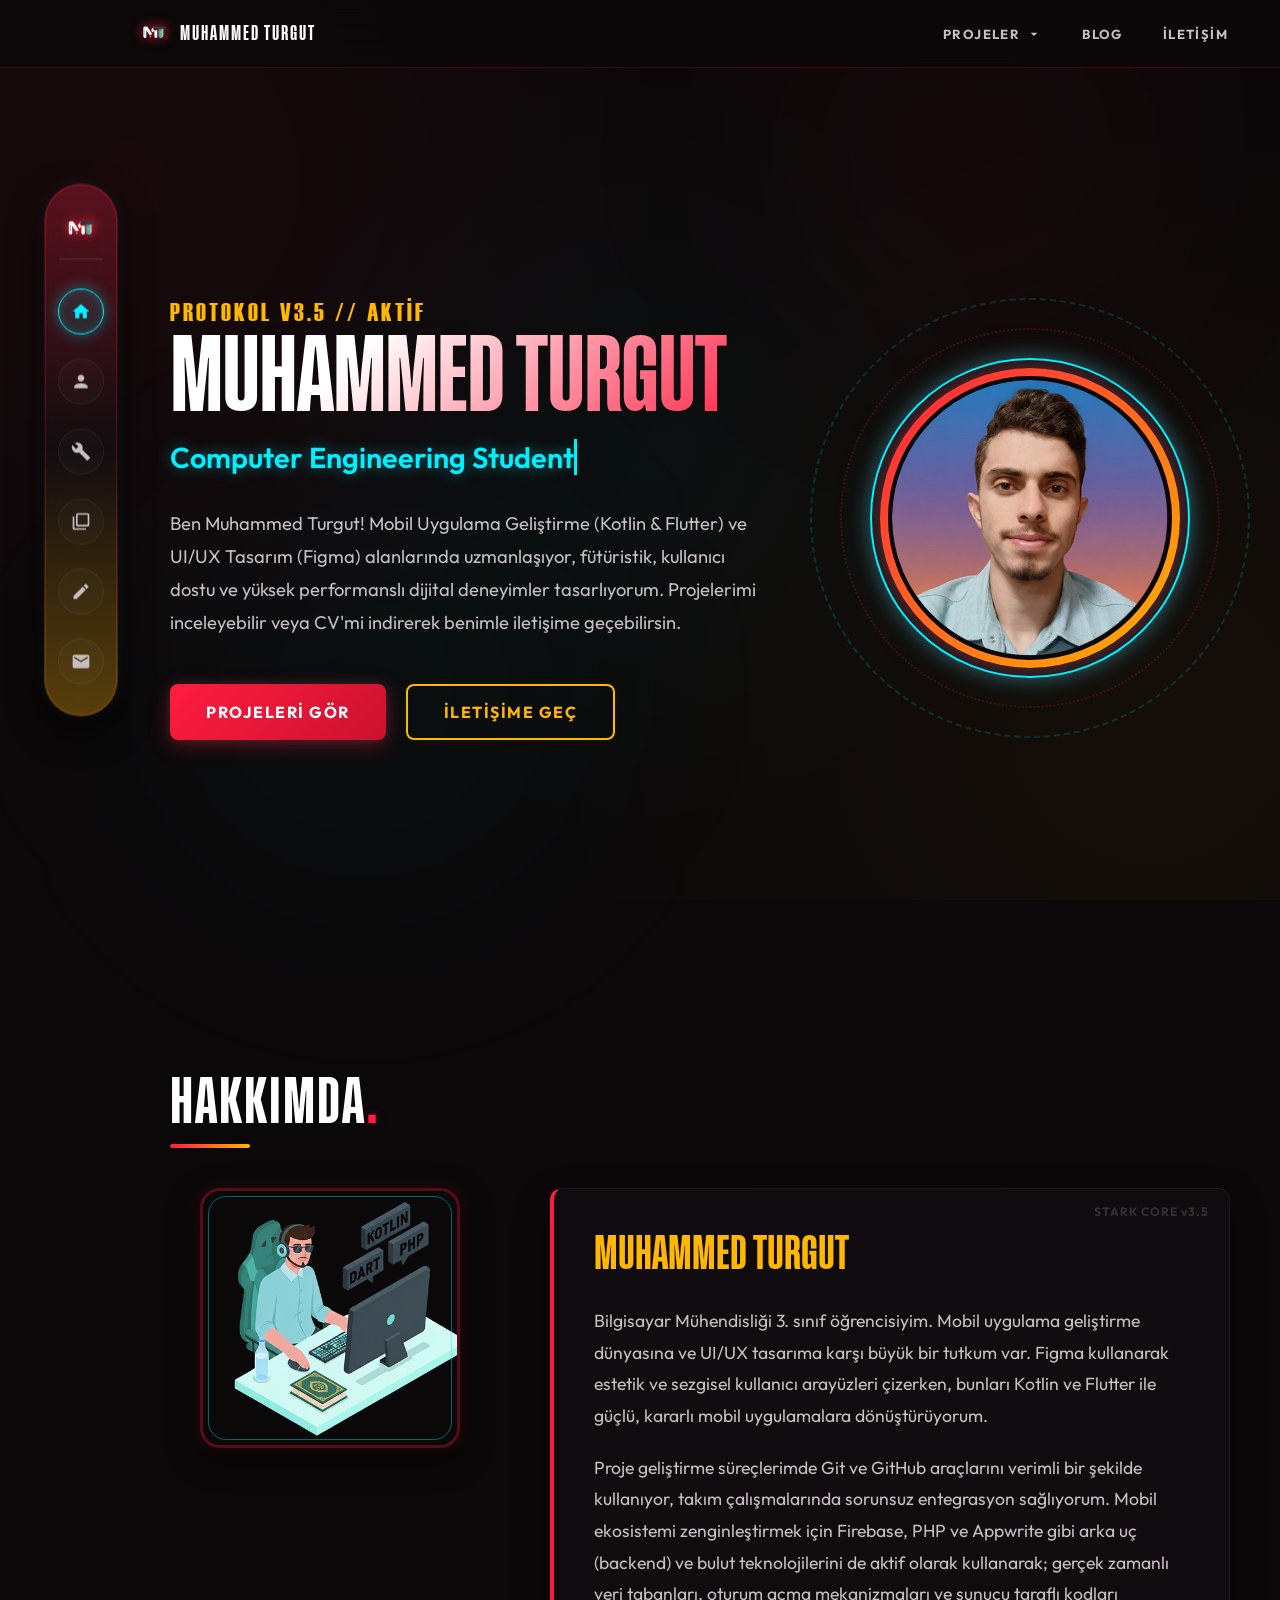
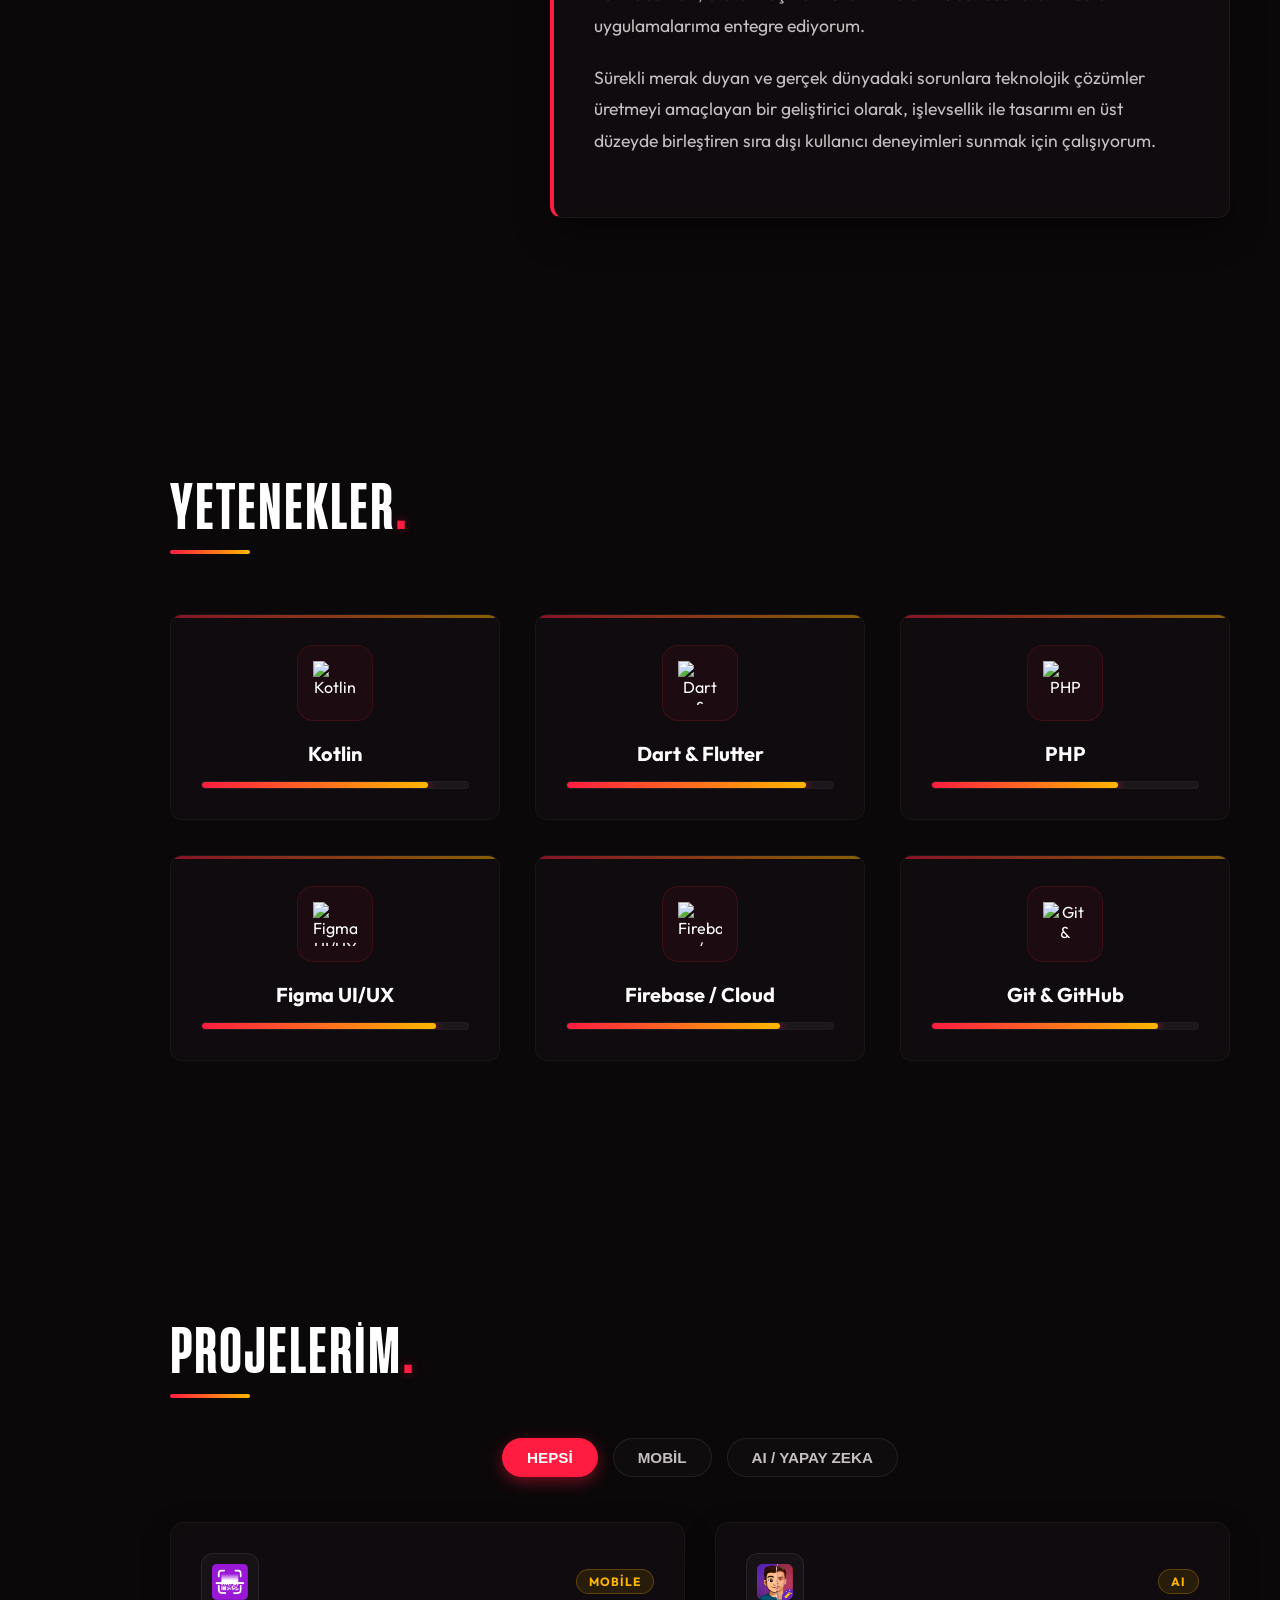
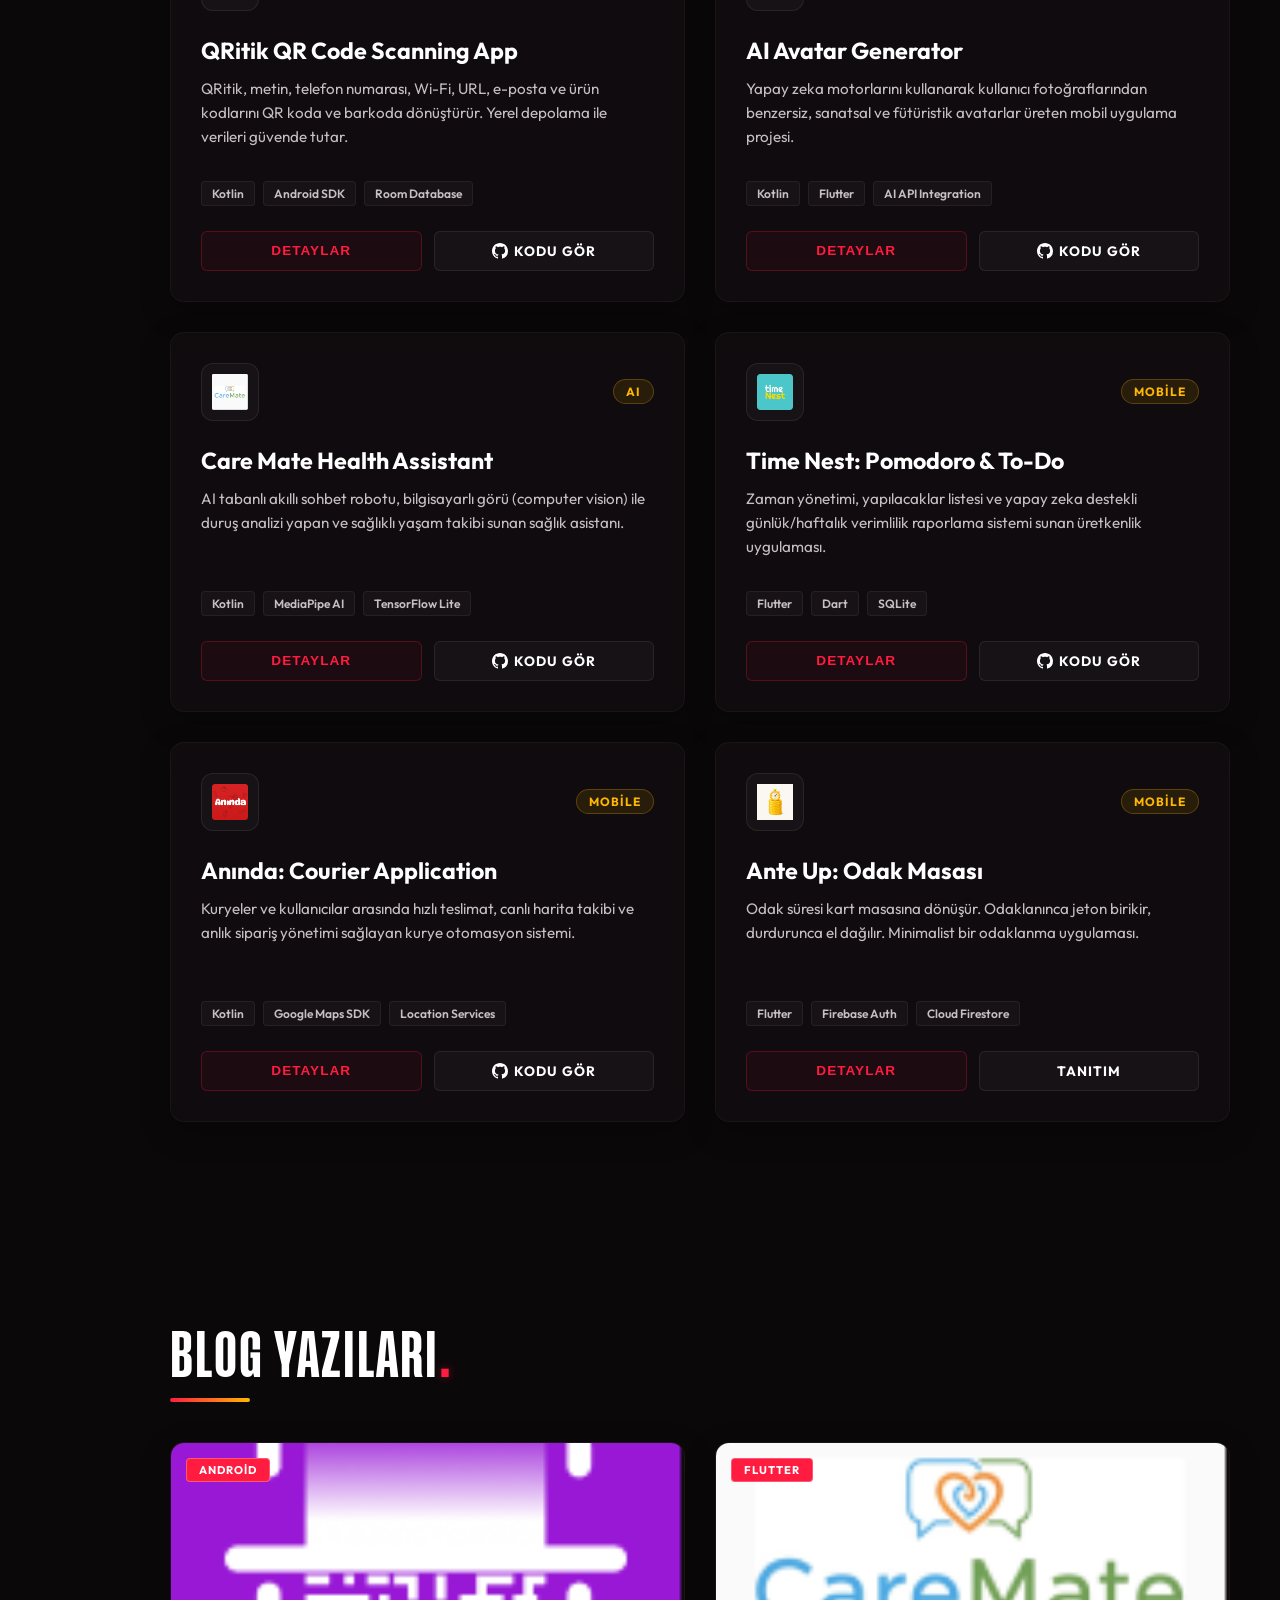
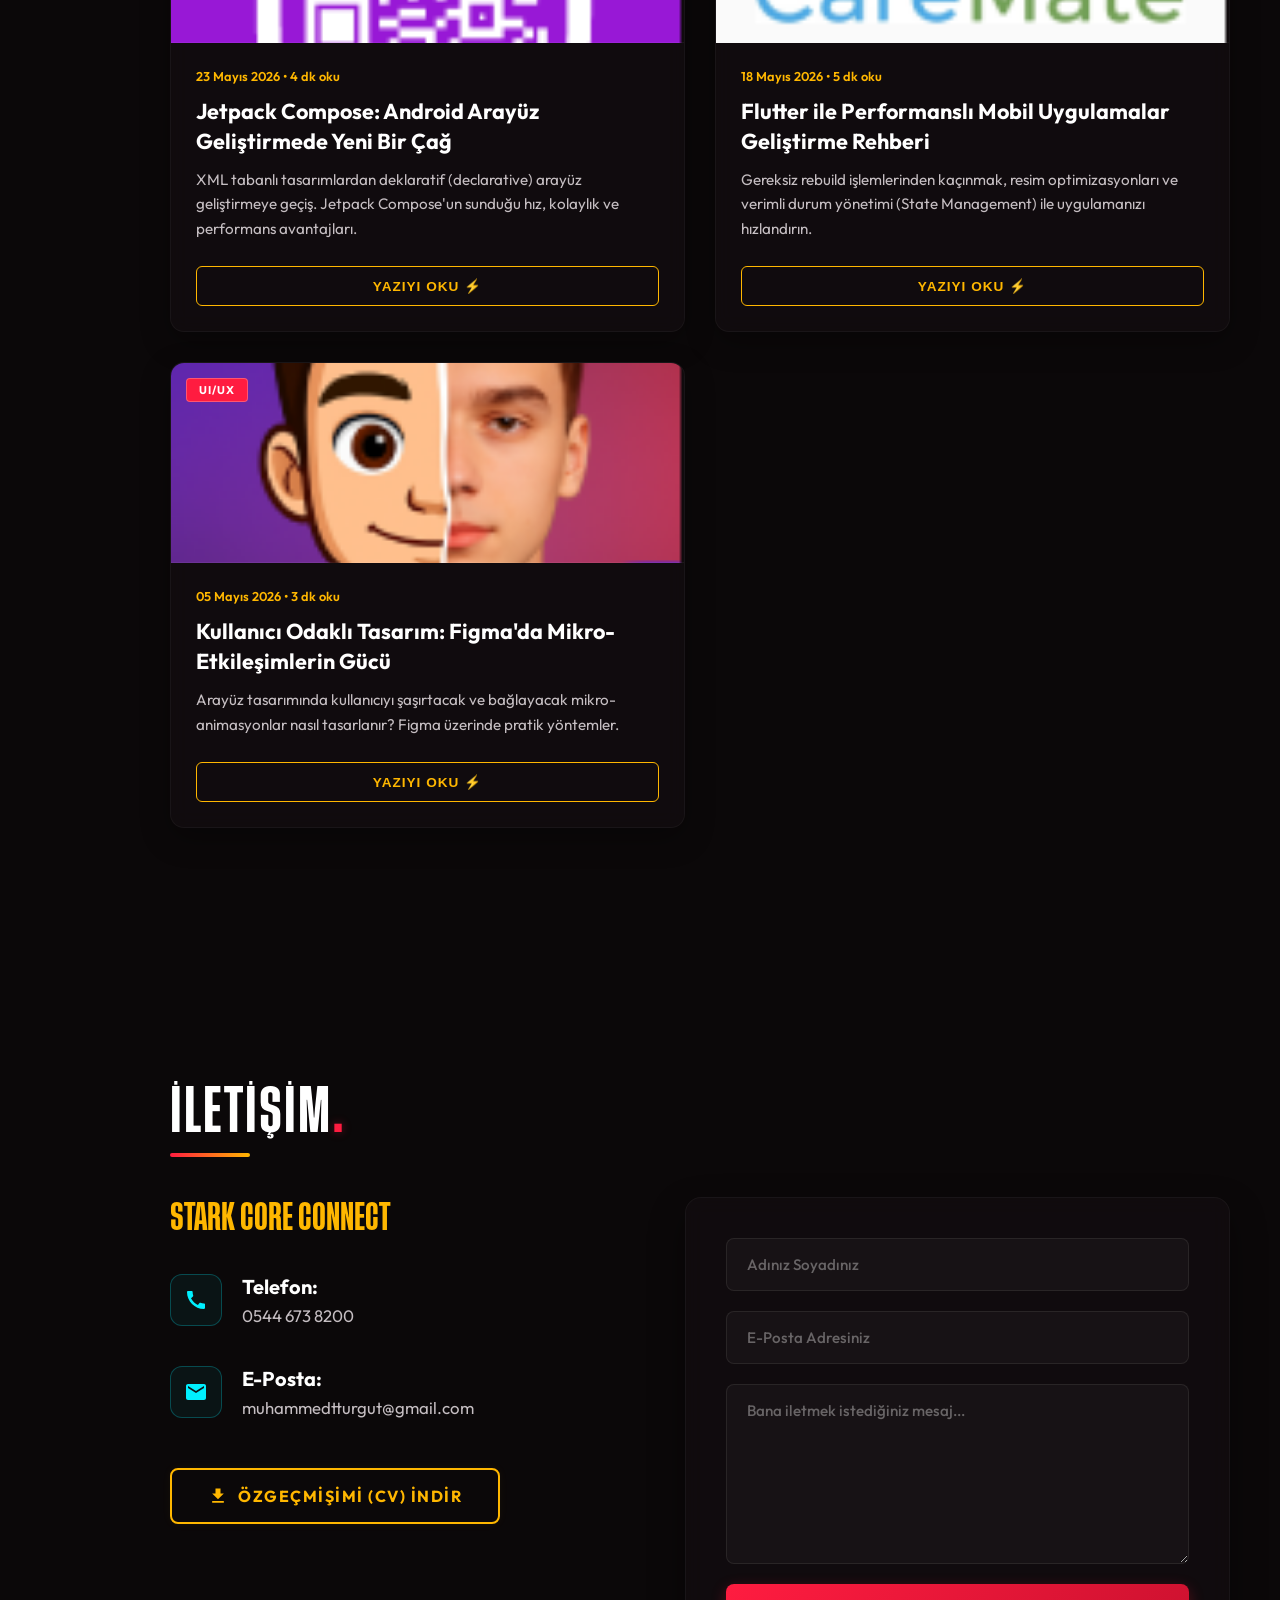
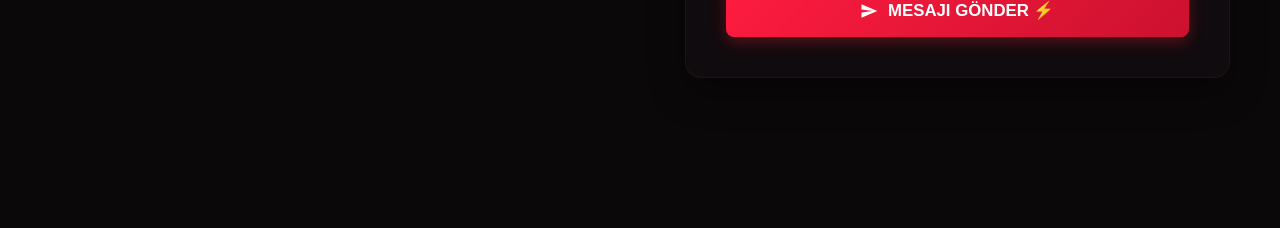
==== commit ec13957c: "feat: ante up ile odkalnma uygulaması oluşturuldu" ====
--- a/index.html
+++ b/index.html
@@ -18,6 +18,36 @@
     <!-- 🌌 Arka Plan Fütüristik Işımalar -->
     <div class="blur-circle blur-circle-1"></div>
     <div class="blur-circle blur-circle-2"></div>
+
+    <!-- 📌 ÜST NAVİGASYON BAR -->
+    <header class="top-bar">
+        <a href="#main" class="top-bar-brand">
+            <img src="assets/image/site_logo.png" alt="MT">
+            <span>MUHAMMED TURGUT</span>
+        </a>
+        <nav class="top-bar-nav">
+            <div class="top-dropdown">
+                <button class="top-dropdown-toggle" type="button" aria-expanded="false" aria-haspopup="true">
+                    PROJELER
+                    <svg viewBox="0 0 24 24" aria-hidden="true">
+                        <path d="M7 10l5 5 5-5H7z"/>
+                    </svg>
+                </button>
+                <div class="top-dropdown-menu" role="menu">
+                    <a href="apps/ante-up/index.html" role="menuitem">
+                        <span class="dropdown-app-name">Ante Up</span>
+                        <span class="dropdown-app-note">Odak Masası</span>
+                    </a>
+                    <a href="#project" role="menuitem">
+                        <span class="dropdown-app-name">Tüm projeler</span>
+                        <span class="dropdown-app-note">Portfolyo</span>
+                    </a>
+                </div>
+            </div>
+            <a href="#blog" class="top-bar-link">BLOG</a>
+            <a href="#contact" class="top-bar-link">İLETİŞİM</a>
+        </nav>
+    </header>
 
     <!-- 🤖 SOL DİKEY YÜZEN DOCK NAVİGASYON BAR (Stark OS Controller) -->
     <nav class="floating-dock">
--- a/style.css
+++ b/style.css
@@ -90,6 +90,136 @@
 }
 
 /* ============================================
+   ÜST NAVİGASYON BAR
+   ============================================ */
+.top-bar {
+  position: fixed;
+  top: 0;
+  left: 0;
+  right: 0;
+  height: 68px;
+  padding: 0 36px 0 140px;
+  display: flex;
+  align-items: center;
+  justify-content: space-between;
+  background: rgba(11, 8, 9, 0.82);
+  border-bottom: 1px solid rgba(255, 28, 64, 0.18);
+  backdrop-filter: blur(16px);
+  z-index: 1000;
+}
+
+.top-bar-brand {
+  display: flex;
+  align-items: center;
+  gap: 12px;
+  text-decoration: none;
+  color: #fff;
+  font-family: var(--font-title);
+  font-size: 0.95rem;
+  letter-spacing: 2px;
+}
+
+.top-bar-brand img {
+  width: 28px;
+  height: auto;
+  filter: drop-shadow(0 0 6px var(--accent-red));
+}
+
+.top-bar-nav {
+  display: flex;
+  align-items: center;
+  gap: 8px;
+}
+
+.top-bar-link,
+.top-dropdown-toggle {
+  background: transparent;
+  border: none;
+  color: var(--text-secondary);
+  font-family: var(--font-body);
+  font-size: 0.82rem;
+  font-weight: 700;
+  letter-spacing: 1.4px;
+  text-decoration: none;
+  padding: 10px 16px;
+  border-radius: 8px;
+  cursor: pointer;
+  display: inline-flex;
+  align-items: center;
+  gap: 6px;
+  transition: all 0.25s ease;
+}
+
+.top-bar-link:hover,
+.top-dropdown-toggle:hover,
+.top-dropdown.open .top-dropdown-toggle {
+  color: #fff;
+  background: rgba(255, 28, 64, 0.1);
+}
+
+.top-dropdown-toggle svg {
+  width: 16px;
+  height: 16px;
+  fill: currentColor;
+  transition: transform 0.2s ease;
+}
+
+.top-dropdown.open .top-dropdown-toggle svg {
+  transform: rotate(180deg);
+}
+
+.top-dropdown {
+  position: relative;
+}
+
+.top-dropdown-menu {
+  position: absolute;
+  top: calc(100% + 8px);
+  right: 0;
+  min-width: 240px;
+  background: rgba(17, 12, 14, 0.96);
+  border: 1px solid rgba(255, 28, 64, 0.28);
+  border-radius: 12px;
+  padding: 8px;
+  box-shadow: 0 18px 40px rgba(0, 0, 0, 0.55);
+  opacity: 0;
+  pointer-events: none;
+  transform: translateY(-8px);
+  transition: all 0.22s ease;
+}
+
+.top-dropdown.open .top-dropdown-menu {
+  opacity: 1;
+  pointer-events: auto;
+  transform: translateY(0);
+}
+
+.top-dropdown-menu a {
+  display: flex;
+  flex-direction: column;
+  gap: 2px;
+  padding: 12px 14px;
+  border-radius: 8px;
+  text-decoration: none;
+  color: #fff;
+}
+
+.top-dropdown-menu a:hover {
+  background: rgba(255, 28, 64, 0.12);
+}
+
+.dropdown-app-name {
+  font-size: 0.92rem;
+  font-weight: 700;
+}
+
+.dropdown-app-note {
+  font-size: 0.75rem;
+  color: var(--accent-gold);
+  letter-spacing: 0.4px;
+}
+
+/* ============================================
    SOL DOCK NAVİGASYON (FLOATING DOCK BAR)
    ============================================ */
 .floating-dock {
@@ -222,6 +352,7 @@
 .main-wrapper {
   margin-left: 170px; /* Sol dock için alan bırakıyoruz */
   padding-right: 50px;
+  padding-top: 68px;
 }
 
 /* Bölümler */
@@ -1218,6 +1349,27 @@
 .modal-github-btn:hover {
   transform: translateY(-2px);
   box-shadow: 0 6px 20px rgba(255, 28, 64, 0.5);
+}
+
+.modal-privacy-btn {
+  background: transparent;
+  color: var(--accent-gold);
+  border: 1px solid var(--accent-gold);
+  padding: 12px 24px;
+  border-radius: 6px;
+  font-weight: 700;
+  font-size: 0.9rem;
+  text-decoration: none;
+  display: inline-block;
+  box-shadow: 0 0 10px rgba(255, 183, 0, 0.15);
+  transition: all 0.3s ease;
+}
+
+.modal-privacy-btn:hover {
+  transform: translateY(-2px);
+  background: rgba(255, 183, 0, 0.08);
+  box-shadow: 0 6px 20px rgba(255, 183, 0, 0.25);
+  color: #fff;
 }
 
 .modal-right h3 {
@@ -1421,6 +1573,14 @@
 }
 
 @media (max-width: 1024px) {
+  .top-bar {
+    padding: 0 20px;
+  }
+
+  .top-bar-brand span {
+    display: none;
+  }
+
   /* Sol navigasyon dock'unu mobil için yatay hale getirip alta sabitliyoruz! */
   .floating-dock {
     left: 50%;
@@ -1453,7 +1613,7 @@
   /* Ana İçerik Kaydırma */
   .main-wrapper {
     margin-left: 0;
-    padding: 0 30px;
+    padding: 68px 30px 0;
   }
 
   .about-grid {
@@ -1474,6 +1634,10 @@
 }
 
 @media (max-width: 768px) {
+  .top-bar-link {
+    display: none;
+  }
+
   .hero-title {
     font-size: 3.5rem;
   }
